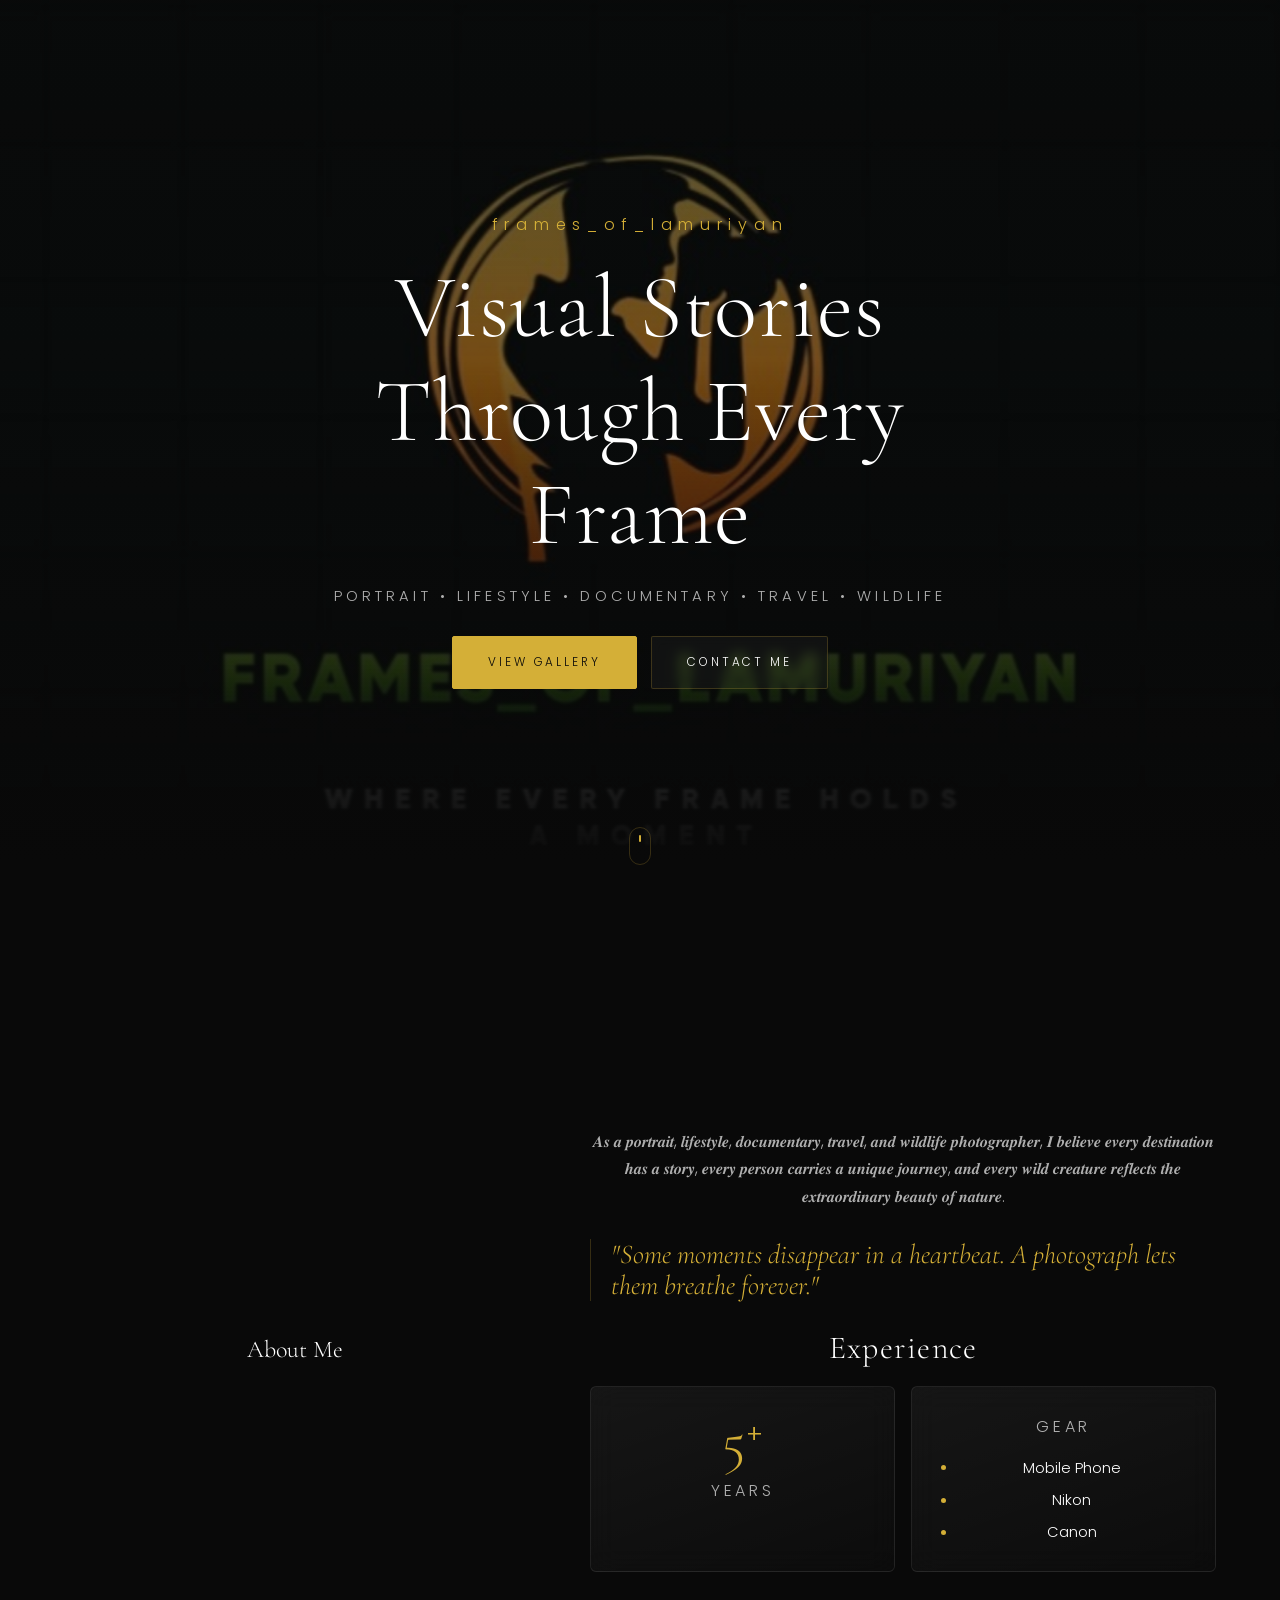
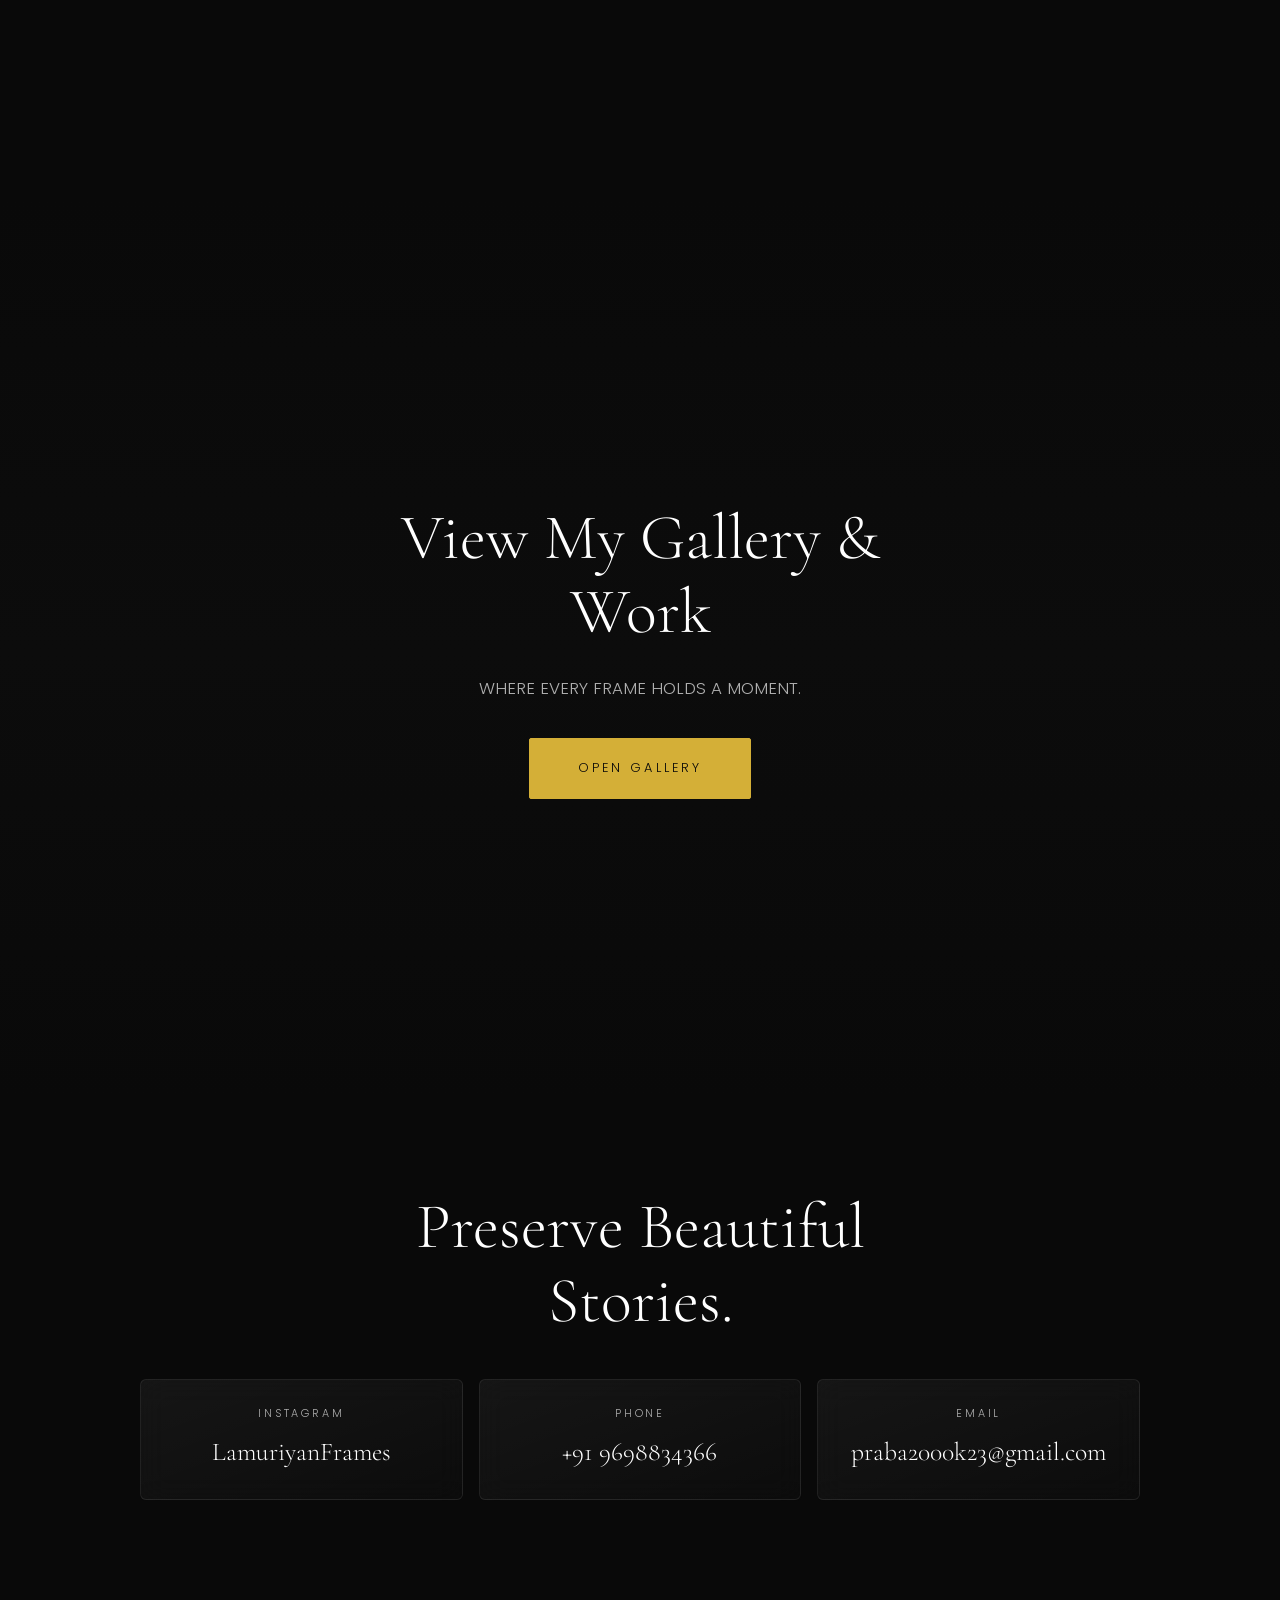
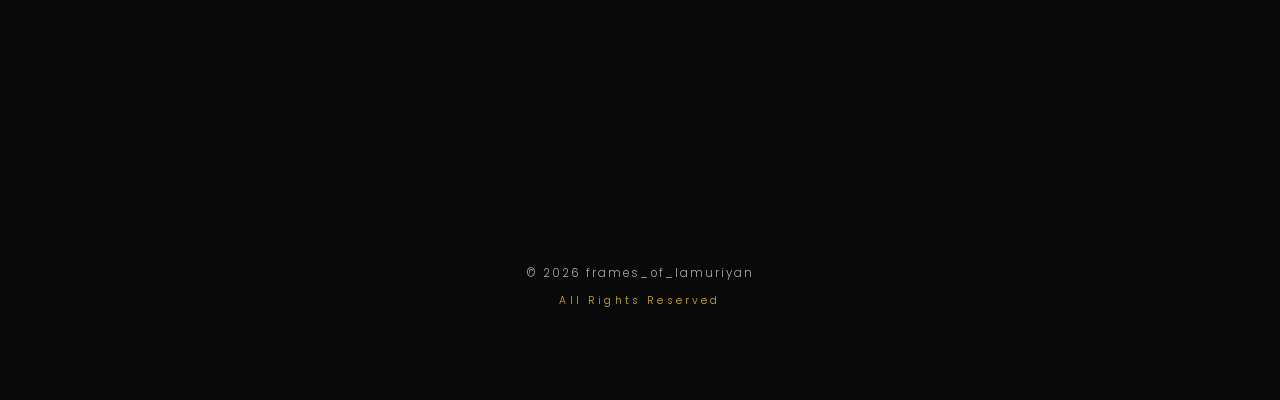
==== index.html @ 3092772b "Add files via upload" ====
<!DOCTYPE html>
<html lang="en">
<head>
<meta charset="utf-8" />
<meta name="viewport" content="width=device-width, initial-scale=1" />
<title>Visual Stories 📷</title>
<meta name="description" content="frames_of_lamuriyan — portrait, lifestyle, documentary, travel and wildlife photography. Where every frame holds a moment." />
<meta property="og:title" content="Wildlife · Visual Stories" />
<meta property="og:description" content="Visual stories through every frame by frames_of_lamuriyan." />
<meta property="og:type" content="website" />
<meta name="twitter:card" content="summary_large_image" />
<link rel="preconnect" href="https://fonts.googleapis.com" />
<link rel="preconnect" href="https://fonts.gstatic.com" crossorigin />
<link href="https://fonts.googleapis.com/css2?family=Cormorant+Garamond:wght@300;400;500;600&family=Poppins:wght@200;300;400;500&display=swap" rel="stylesheet" />
<link rel="stylesheet" href="style.css" />
</head>
<body>
<!-- mouse glow + particles layers -->
<div class="glow" id="glow" aria-hidden="true"></div>
<canvas class="particles" id="particles" aria-hidden="true"></canvas>

<!-- ============ 1. HERO ============ -->
<header class="hero section" id="hero">
  <div class="hero-bg" id="heroBg"><img src="logo.jpeg" alt="Cinematic wildlife photograph" width="1920" height="1080" /></div>
  <div class="hero-inner reveal">
  <!--  <div class="logo" aria-label="Logo placeholder"><span>FL</span></div>-->
    <p class="brand">frames_of_lamuriyan</p>
    <h1>Visual Stories Through Every Frame</h1>
    <p class="subtitle">Portrait • Lifestyle • Documentary • Travel • Wildlife</p>
    <div class="btn-row">
      <a class="btn btn-gold" href="#gallery">View Gallery</a>
      <a class="btn btn-ghost" href="#contact">Contact Me</a>
    </div>
  </div>
  <a class="scroll-ind" href="#about" aria-label="Scroll down"><span></span></a>
</header>

<!-- ============ 2. ABOUT + EXPERIENCE ============ -->
<section class="section about" id="about">
   <div class="wrap about-grid">
    <div class="portrait reveal">
   <!--   <img src="portrait.jpg" alt="Portrait of the photographer" loading="lazy" width="900" height="1200" />-->
      <h2>About Me</h2>
    </div>
    <div class="about-text reveal">
      <p>𝑨𝒔 𝒂 𝒑𝒐𝒓𝒕𝒓𝒂𝒊𝒕, 𝒍𝒊𝒇𝒆𝒔𝒕𝒚𝒍𝒆, 𝒅𝒐𝒄𝒖𝒎𝒆𝒏𝒕𝒂𝒓𝒚, 𝒕𝒓𝒂𝒗𝒆𝒍, 𝒂𝒏𝒅 𝒘𝒊𝒍𝒅𝒍𝒊𝒇𝒆 𝒑𝒉𝒐𝒕𝒐𝒈𝒓𝒂𝒑𝒉𝒆𝒓, 𝑰 𝒃𝒆𝒍𝒊𝒆𝒗𝒆 𝒆𝒗𝒆𝒓𝒚 𝒅𝒆𝒔𝒕𝒊𝒏𝒂𝒕𝒊𝒐𝒏 𝒉𝒂𝒔 𝒂 𝒔𝒕𝒐𝒓𝒚, 𝒆𝒗𝒆𝒓𝒚 𝒑𝒆𝒓𝒔𝒐𝒏 𝒄𝒂𝒓𝒓𝒊𝒆𝒔 𝒂 𝒖𝒏𝒊𝒒𝒖𝒆 𝒋𝒐𝒖𝒓𝒏𝒆𝒚, 𝒂𝒏𝒅 𝒆𝒗𝒆𝒓𝒚 𝒘𝒊𝒍𝒅 𝒄𝒓𝒆𝒂𝒕𝒖𝒓𝒆 𝒓𝒆𝒇𝒍𝒆𝒄𝒕𝒔 𝒕𝒉𝒆 𝒆𝒙𝒕𝒓𝒂𝒐𝒓𝒅𝒊𝒏𝒂𝒓𝒚 𝒃𝒆𝒂𝒖𝒕𝒚 𝒐𝒇 𝒏𝒂𝒕𝒖𝒓𝒆.</p>
    <!--  <p>Whether I'm standing in the silence of a forest, walking unfamiliar streets, documenting real-life moments, or creating timeless portraits, my goal remains the same—to preserve stories that deserve to be remembered.</p>
      <p>Light, composition, patience, and perfect timing create visual narratives. Every photograph is more than an image; it is a connection between a moment in time and the people who experience it.</p>
      <p>A photograph doesn't stop time—it captures moments that last forever.</p>
      <p>The world is filled with extraordinary stories waiting to be discovered. My camera is simply the bridge that allows me to share those stories with the world.</p>-->
      <blockquote>"Some moments disappear in a heartbeat. A photograph lets them breathe forever."</blockquote>

      <div class="exp">
        <h3>Experience</h3>
        <div class="cards">
          <div class="card glass">
            <span class="stat" data-count="5">0</span><span class="plus">+</span>
            <p class="card-label">Years</p>
          </div>
          <div class="card glass">
            <p class="card-label gear-title">Gear</p>
            <ul class="gear"><li>Mobile Phone</li><li>Nikon</li><li>Canon</li></ul>
          </div>
        </div>
      </div>
    </div>
  </div>
</section>

<!-- ============ 3. GALLERY CTA ============ -->
<section class="section gallery-sec" id="gallery">
  <div class="wrap gallery-cta reveal">
    <h2>View My Gallery & Work</h2>
    <p>WHERE EVERY FRAME HOLDS A MOMENT.</p>
    <a class="btn btn-gold big" href="https://drive.google.com/drive/folders/1eGKNe_bUvXXPVyDKQwUpni-mNdTOpe_s?usp=sharing" target="_blank" rel="noopener" id="galleryBtn">Open Gallery</a>
  <!--  <span class="hint">Replace the link above with your Google Drive folder URL.</span>-->
  </div>
</section>

<!-- ============ 4. CONTACT ============ -->
<section class="section contact" id="contact">
  <div class="wrap contact-wrap reveal">
    <h2>Preserve Beautiful Stories.</h2>
   <!--  <p class="name">JOE</p>-->
    <div class="contact-cards">
      <a class="c-card glass" href="https://instagram.com/frames_of_lamuriyan/" target="_blank" rel="noopener">
        <span class="c-label">Instagram</span><span class="c-value">LamuriyanFrames</span>
      </a>
      <a class="c-card glass" href="tel:+919698834366">
        <span class="c-label">Phone</span><span class="c-value">+91 9698834366</span>
      </a>
      <a class="c-card glass" href="mailto:your@email.com">
        <span class="c-label">Email</span><span class="c-value">praba2000k23@gmail.com</span>
      </a>
    </div>
  </div>
  <footer class="footer">
    <p>© 2026 frames_of_lamuriyan</p>
    <p class="tagline">All Rights Reserved</p>
  </footer>
</section>


<script src="script.js" defer></script>
</body>
</html>
---- style.css ----
/* =========================================================
   frames_of_lamuriyan — luxury dark photography portfolio
   Mobile-first, pure CSS. Tokens -> Base -> Sections -> Media
   ========================================================= */

:root {
  --bg: #090909;
  --card: #151515;
  --accent: #D4AF37;
  --text: #FFFFFF;
  --muted: #AFAFAF;
  --glass: rgba(255, 255, 255, .04);
  --stroke: rgba(212, 175, 55, .22);
  --pad: clamp(1.25rem, 5vw, 6rem);
}

*,
*::before,
*::after {
  box-sizing: border-box;
  margin: 0;
  padding: 0
}

html {
  scroll-behavior: smooth;
  -webkit-text-size-adjust: 100%
}

body {
  background: var(--bg);
  color: var(--text);
  font-family: "Poppins", system-ui, sans-serif;
  font-weight: 300;
  line-height: 1.7;
  overflow-x: hidden;
}

img {
  display: block;
  max-width: 100%;
  height: auto
}

h1,
h2,
h3,
blockquote {
  font-family: "Cormorant Garamond", Georgia, serif;
  font-weight: 300;
  line-height: 1.15
}

a {
  color: inherit;
  text-decoration: none
}

::selection {
  background: var(--accent);
  color: #090909
}

.wrap {
  width: min(1400px, 100%);
  margin-inline: auto;
  padding-inline: var(--pad)
}

.section {
  position: relative;
  min-height: 100svh;
  display: flex;
  flex-direction: column;
  justify-content: center;
  padding-block: clamp(4rem, 10vh, 8rem)
}

/* ---------- ambience: mouse glow + particles ---------- */
.glow {
  position: fixed;
  inset: 0;
  pointer-events: none;
  z-index: 2;
  background: radial-gradient(340px circle at var(--mx, 50%) var(--my, 50%), rgba(212, 175, 55, .10), transparent 65%);
  transition: background .12s linear
}

.particles {
  position: fixed;
  inset: 0;
  pointer-events: none;
  z-index: 1;
  opacity: .55
}

/* ---------- reveal ---------- */
.reveal {
  opacity: 0;
  transform: translateY(38px);
  transition: opacity 1s ease, transform 1s cubic-bezier(.16, 1, .3, 1)
}

.reveal.in {
  opacity: 1;
  transform: none
}

@media (prefers-reduced-motion:reduce) {
  .reveal {
    opacity: 1;
    transform: none;
    transition: none
  }
}

/* ================= HERO ================= */
.hero {
  align-items: center;
  text-align: center;
  overflow: hidden;
  z-index: 3
}

.hero-bg {
  position: absolute;
  inset: -8% 0;
  z-index: -1
}

.hero-bg img {
  width: 100%;
  height: 100%;
  object-fit: cover;
  filter: saturate(.85) contrast(1.05);
  will-change: transform
}

.hero::after {
  content: "";
  position: absolute;
  inset: 0;
  z-index: -1;
  background: linear-gradient(180deg, rgba(9, 9, 9, .72), rgba(9, 9, 9, .55) 40%, var(--bg) 96%)
}

.hero-inner {
  display: flex;
  flex-direction: column;
  align-items: center;
  gap: clamp(.9rem, 2vh, 1.6rem);
  padding-inline: var(--pad)
}

.logo {
  width: clamp(74px, 14vw, 104px);
  aspect-ratio: 1;
  border: 1px solid var(--stroke);
  border-radius: 50%;
  display: grid;
  place-items: center;
  background: var(--glass);
  backdrop-filter: blur(8px)
}

.logo span {
  font-family: "Cormorant Garamond", serif;
  font-size: clamp(1.4rem, 3.4vw, 2rem);
  letter-spacing: .14em;
  color: var(--accent)
}

.brand {
  font-size: clamp(.78rem, 2.6vw, 1rem);
  letter-spacing: .42em;
  text-transform: lowercase;
  color: var(--accent)
}

.hero h1 {
  font-size: clamp(2.3rem, 8.4vw, 5.6rem);
  letter-spacing: .01em;
  max-width: 16ch
}

.subtitle {
  color: var(--muted);
  font-size: clamp(.68rem, 2.4vw, .92rem);
  letter-spacing: .28em;
  text-transform: uppercase
}

.btn-row {
  display: flex;
  flex-wrap: wrap;
  gap: .9rem;
  justify-content: center;
  width: 100%;
  margin-top: .6rem
}

.btn {
  display: inline-flex;
  align-items: center;
  justify-content: center;
  padding: .95rem 2.2rem;
  border: 1px solid var(--stroke);
  border-radius: 2px;
  font-size: .74rem;
  letter-spacing: .24em;
  text-transform: uppercase;
  transition: .45s cubic-bezier(.16, 1, .3, 1)
}

.btn-gold {
  background: var(--accent);
  color: #090909;
  border-color: var(--accent)
}

.btn-gold:hover {
  background: transparent;
  color: var(--accent)
}

.btn-ghost {
  background: var(--glass);
  color: var(--text);
  backdrop-filter: blur(6px)
}

.btn-ghost:hover {
  border-color: var(--accent);
  color: var(--accent)
}

.btn.big {
  padding: 1.15rem 3rem;
  font-size: .8rem
}

.scroll-ind {
  position: absolute;
  bottom: 2.2rem;
  left: 50%;
  translate: -50% 0;
  width: 22px;
  height: 38px;
  border: 1px solid var(--stroke);
  border-radius: 14px;
  display: grid;
  place-items: start center;
  padding-top: 7px
}

.scroll-ind span {
  width: 2px;
  height: 7px;
  background: var(--accent);
  border-radius: 2px;
  animation: sc 1.8s infinite
}

@keyframes sc {
  0% {
    opacity: 0;
    transform: translateY(0)
  }

  40% {
    opacity: 1
  }

  100% {
    opacity: 0;
    transform: translateY(14px)
  }
}

/* ================= ABOUT + EXPERIENCE ================= */
.about-grid {
  display: grid;
  gap: clamp(2rem, 5vw, 4.5rem);
  align-items: center;
  justify-items: center
}

.about-text {
  max-width: min(900px, 100%);
  text-align: center
}

.about-text h2 {
  font-size: clamp(2rem, 6vw, 3.4rem);
  margin-bottom: 1.4rem
}

.about-text h2::after {
  content: "";
  display: block;
  width: 60px;
  height: 1px;
  background: var(--accent);
  margin: 1rem auto 0
}

.about-text p {
  color: var(--muted);
  font-size: clamp(.88rem, 1.6vw, 1rem);
  margin-bottom: 1rem;
  max-width: 65ch;
  margin-inline: auto
}

blockquote {
  color: var(--accent);
  font-size: clamp(1.15rem, 2.6vw, 1.7rem);
  font-style: italic;
  border-left: 1px solid var(--stroke);
  padding-left: 1.2rem;
  margin: 1.8rem auto;
  max-width: 65ch;
  text-align: left
}

.exp h3 {
  font-size: clamp(1.3rem, 3vw, 2rem);
  letter-spacing: .04em;
  margin-bottom: 1.2rem
}

.cards {
  display: grid;
  grid-template-columns: 1fr;
  gap: 1rem;
  max-width: 700px;
  margin-inline: auto
}

.glass {
  background: linear-gradient(160deg, rgba(255, 255, 255, .055), rgba(255, 255, 255, .015));
  border: 1px solid rgba(255, 255, 255, .08);
  backdrop-filter: blur(14px);
  border-radius: 6px
}

.card {
  padding: 1.6rem 1.8rem;
  transition: .5s
}

.card:hover {
  border-color: var(--stroke);
  transform: translateY(-4px)
}

.stat {
  font-family: "Cormorant Garamond", serif;
  font-size: clamp(2.6rem, 7vw, 3.6rem);
  color: var(--accent);
  line-height: 1
}

.plus {
  color: var(--accent);
  font-size: 1.6rem;
  vertical-align: top
}

.card-label {
  color: var(--muted);
  letter-spacing: .24em;
  text-transform: uppercase;
  font-size: .72rem;
  margin-top: .4rem
}

.gear-title {
  margin: 0 0 .9rem
}

.gear {
  list-style: none;
  display: flex;
  flex-direction: column;
  gap: .45rem
}

.gear li {
  color: var(--text);
  font-size: .92rem;
  position: relative;
  padding-left: 1rem
}

.gear li::before {
  content: "";
  position: absolute;
  left: 0;
  top: .65em;
  width: 5px;
  height: 5px;
  background: var(--accent);
  border-radius: 50%
}

/* ================= GALLERY CTA ================= */
.gallery-sec {
  background: linear-gradient(180deg, var(--bg), #0c0c0c, var(--bg))
}

.gallery-cta {
  display: flex;
  flex-direction: column;
  align-items: center;
  justify-content: center;
  gap: 1.6rem;
  text-align: center;
  min-height: 60vh
}

.gallery-cta h2 {
  font-size: clamp(2rem, 6.4vw, 4rem);
  max-width: 18ch
}

.gallery-cta p {
  color: var(--muted);
  font-size: clamp(.9rem, 1.8vw, 1.05rem);
  max-width: 55ch;
  margin-bottom: .6rem
}

.gallery-cta .hint {
  display: block;
  color: var(--muted);
  font-size: .65rem;
  letter-spacing: .18em;
  text-transform: uppercase;
  opacity: .6;
  margin-top: .2rem
}

/* ================= CONTACT ================= */
.contact-wrap {
  text-align: center;
  display: flex;
  flex-direction: column;
  align-items: center;
  gap: 1.2rem
}

.contact h2 {
  font-size: clamp(2rem, 6.4vw, 4rem);
  max-width: 18ch
}

.name {
  color: var(--accent);
  letter-spacing: .3em;
  text-transform: uppercase;
  font-size: .8rem
}

.contact-cards {
  display: grid;
  grid-template-columns: 1fr;
  gap: 1rem;
  width: 100%;
  margin-top: 1.4rem
}

.c-card {
  padding: 1.6rem;
  display: flex;
  flex-direction: column;
  gap: .4rem;
  transition: .5s
}

.c-card:hover {
  border-color: var(--stroke);
  transform: translateY(-5px)
}

.c-label {
  color: var(--muted);
  font-size: .68rem;
  letter-spacing: .26em;
  text-transform: uppercase
}

.c-value {
  font-family: "Cormorant Garamond", serif;
  font-size: clamp(1.15rem, 3.4vw, 1.6rem);
  color: var(--text)
}

.footer {
  margin-top: auto;
  padding: clamp(2.5rem, 6vh, 4rem) var(--pad) 0;
  text-align: center;
  color: var(--muted);
  font-size: .72rem;
  letter-spacing: .18em
}

.footer .tagline {
  color: var(--accent);
  letter-spacing: .3em;
  margin-top: .5rem;
  font-size: .66rem
}


/* ================= RESPONSIVE ================= */
@media (min-width:600px) {
  .cards {
    grid-template-columns: repeat(2, 1fr)
  }

  .contact-cards {
    grid-template-columns: repeat(3, 1fr)
  }
}

@media (min-width:1024px) {
  .about-grid {
    grid-template-columns: minmax(0, .85fr) minmax(0, 1.15fr)
  }

  .contact-cards {
    width: min(1000px, 100%)
  }
}

@media (max-width:599px) {
  .btn {
    width: 100%
  }

  .btn-row {
    flex-direction: column
  }

  .section {
    min-height: auto;
    padding-block: clamp(3.5rem, 12vh, 6rem)
  }

  .hero {
    min-height: 100svh
  }
}
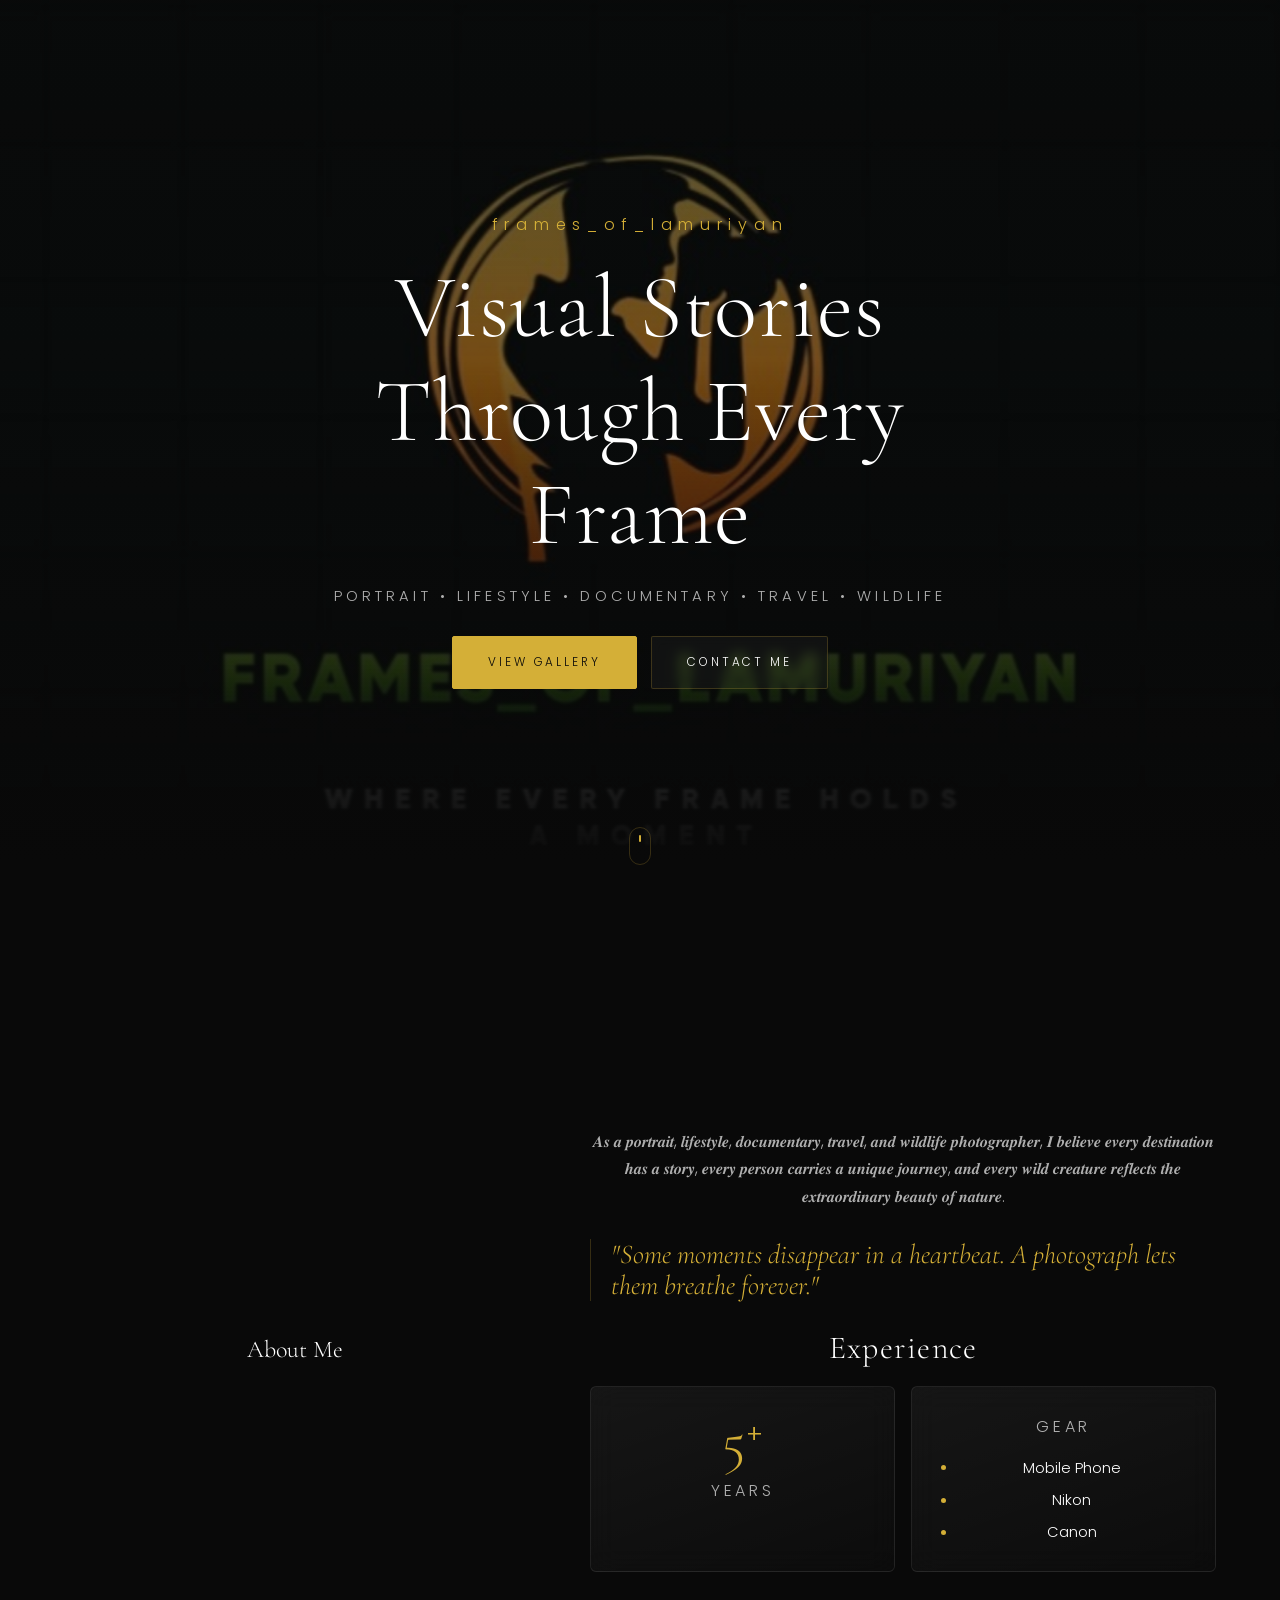
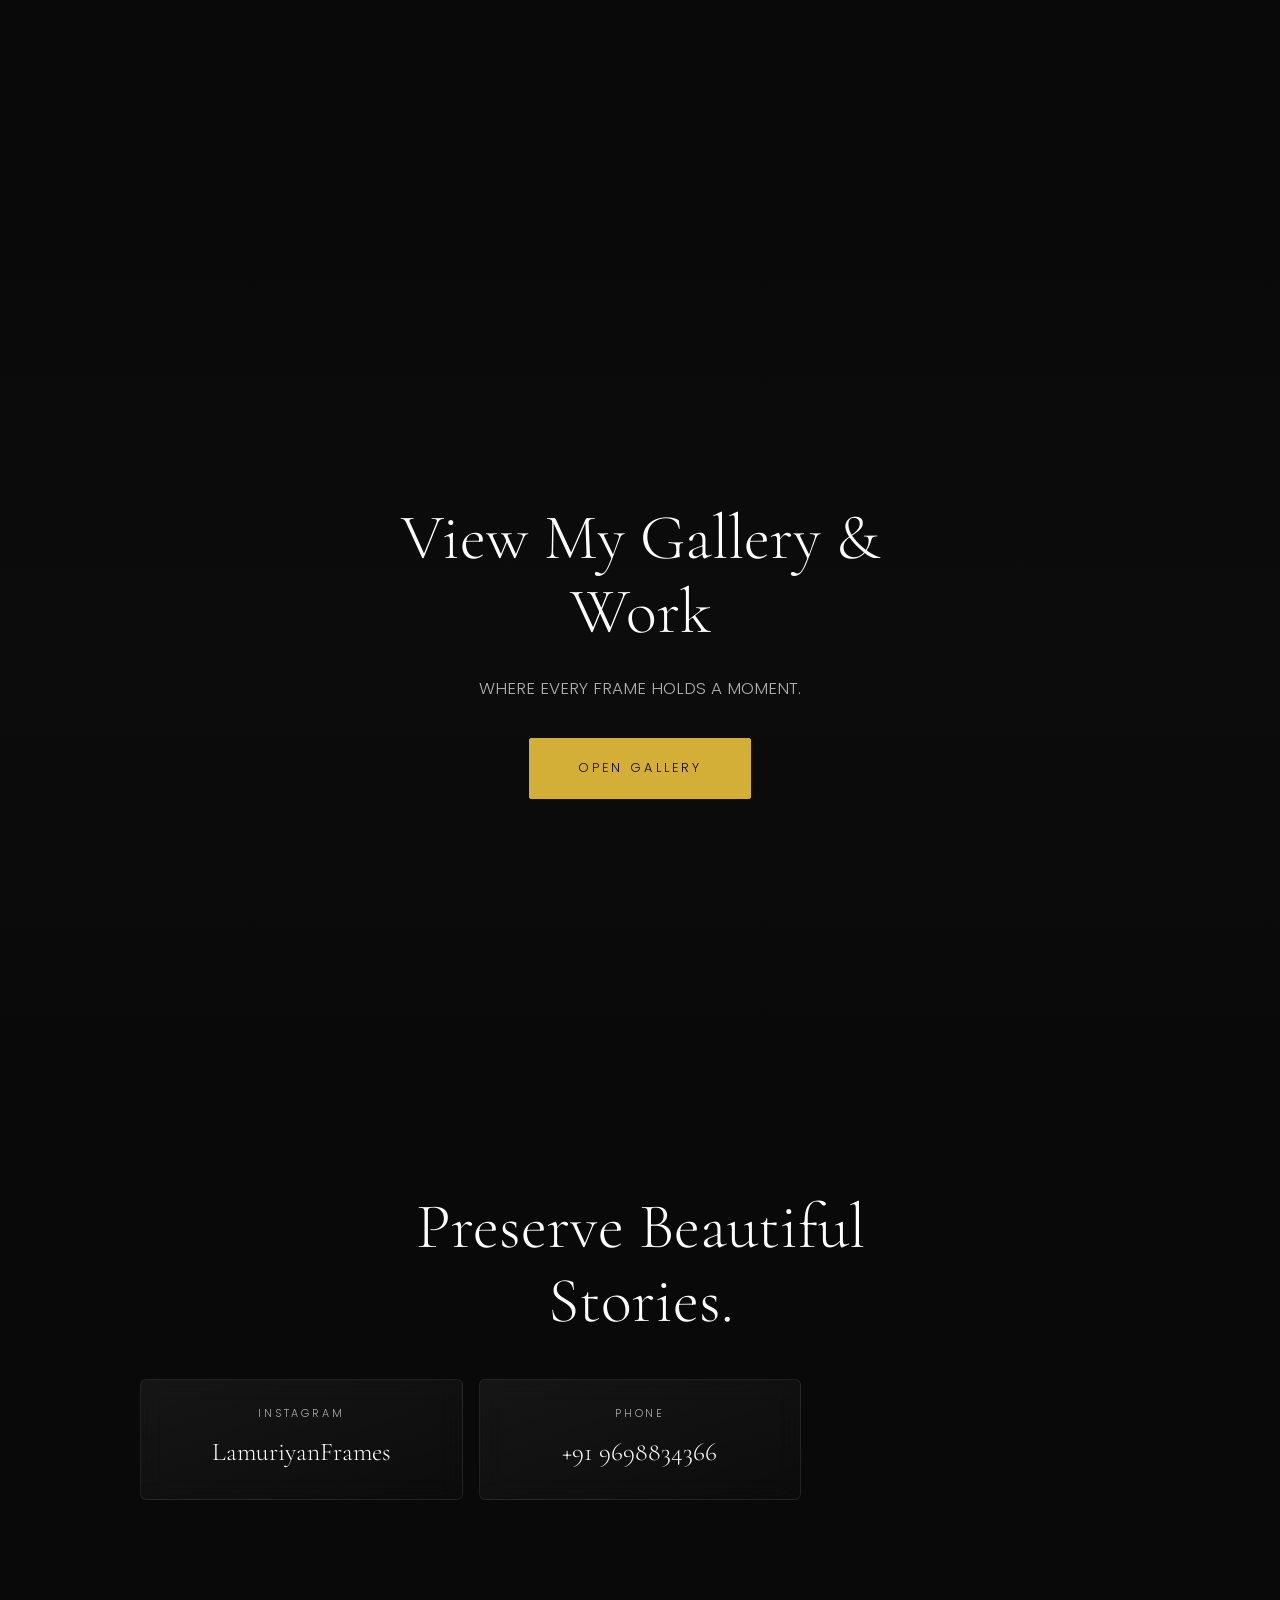
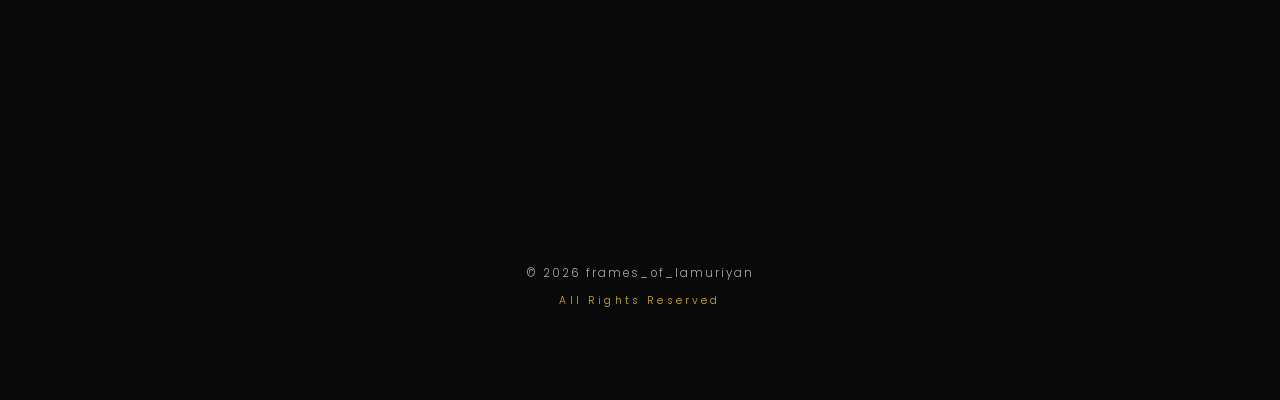
==== commit 95914e98: "Mail-edited-and-hidded-mail mail-edited-and-hidded-mail" ====
--- a/index.html
+++ b/index.html
@@ -89,9 +89,9 @@
       <a class="c-card glass" href="tel:+919698834366">
         <span class="c-label">Phone</span><span class="c-value">+91 9698834366</span>
       </a>
-      <a class="c-card glass" href="mailto:your@email.com">
+    <!--   <a class="c-card glass" href="mailto:praba2000k23@gmail.com@email.com">
         <span class="c-label">Email</span><span class="c-value">praba2000k23@gmail.com</span>
-      </a>
+      </a>-->
     </div>
   </div>
   <footer class="footer">
@@ -103,4 +103,4 @@
 
 <script src="script.js" defer></script>
 </body>
-</html>+</html>
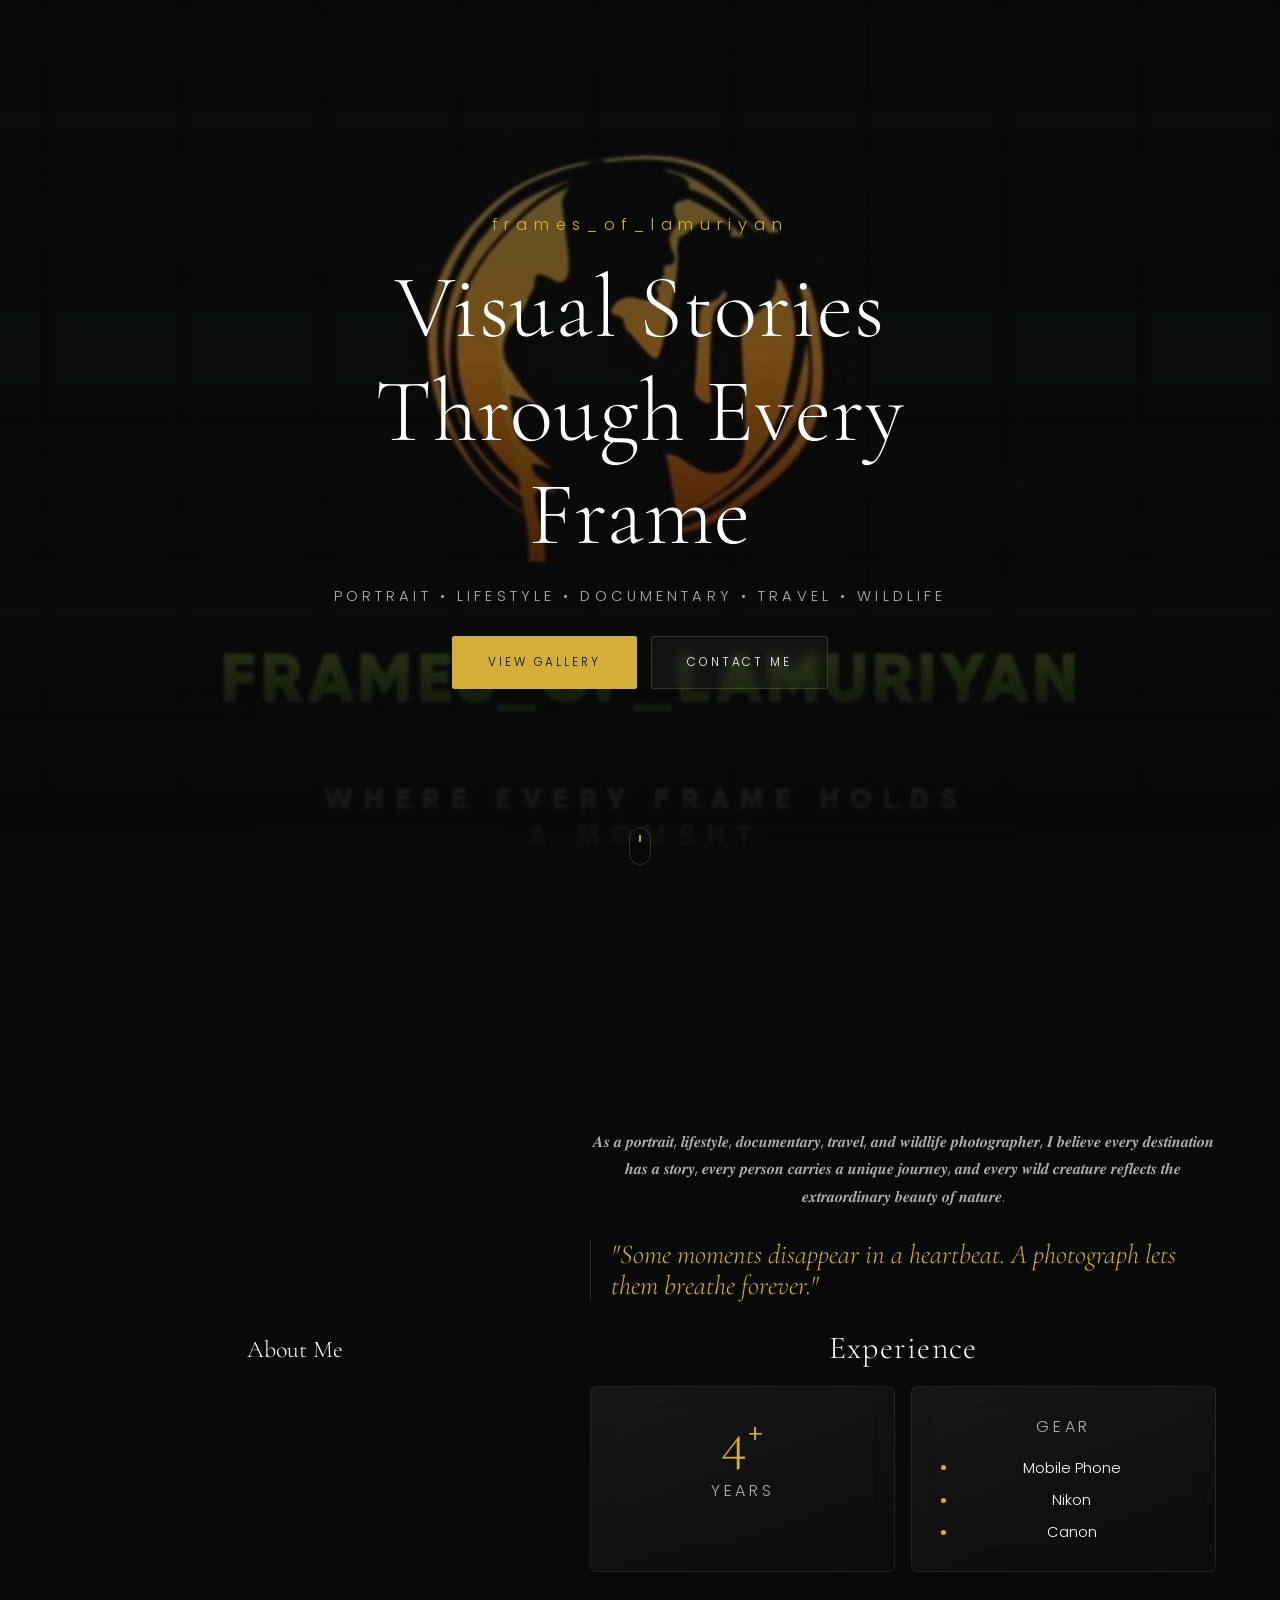
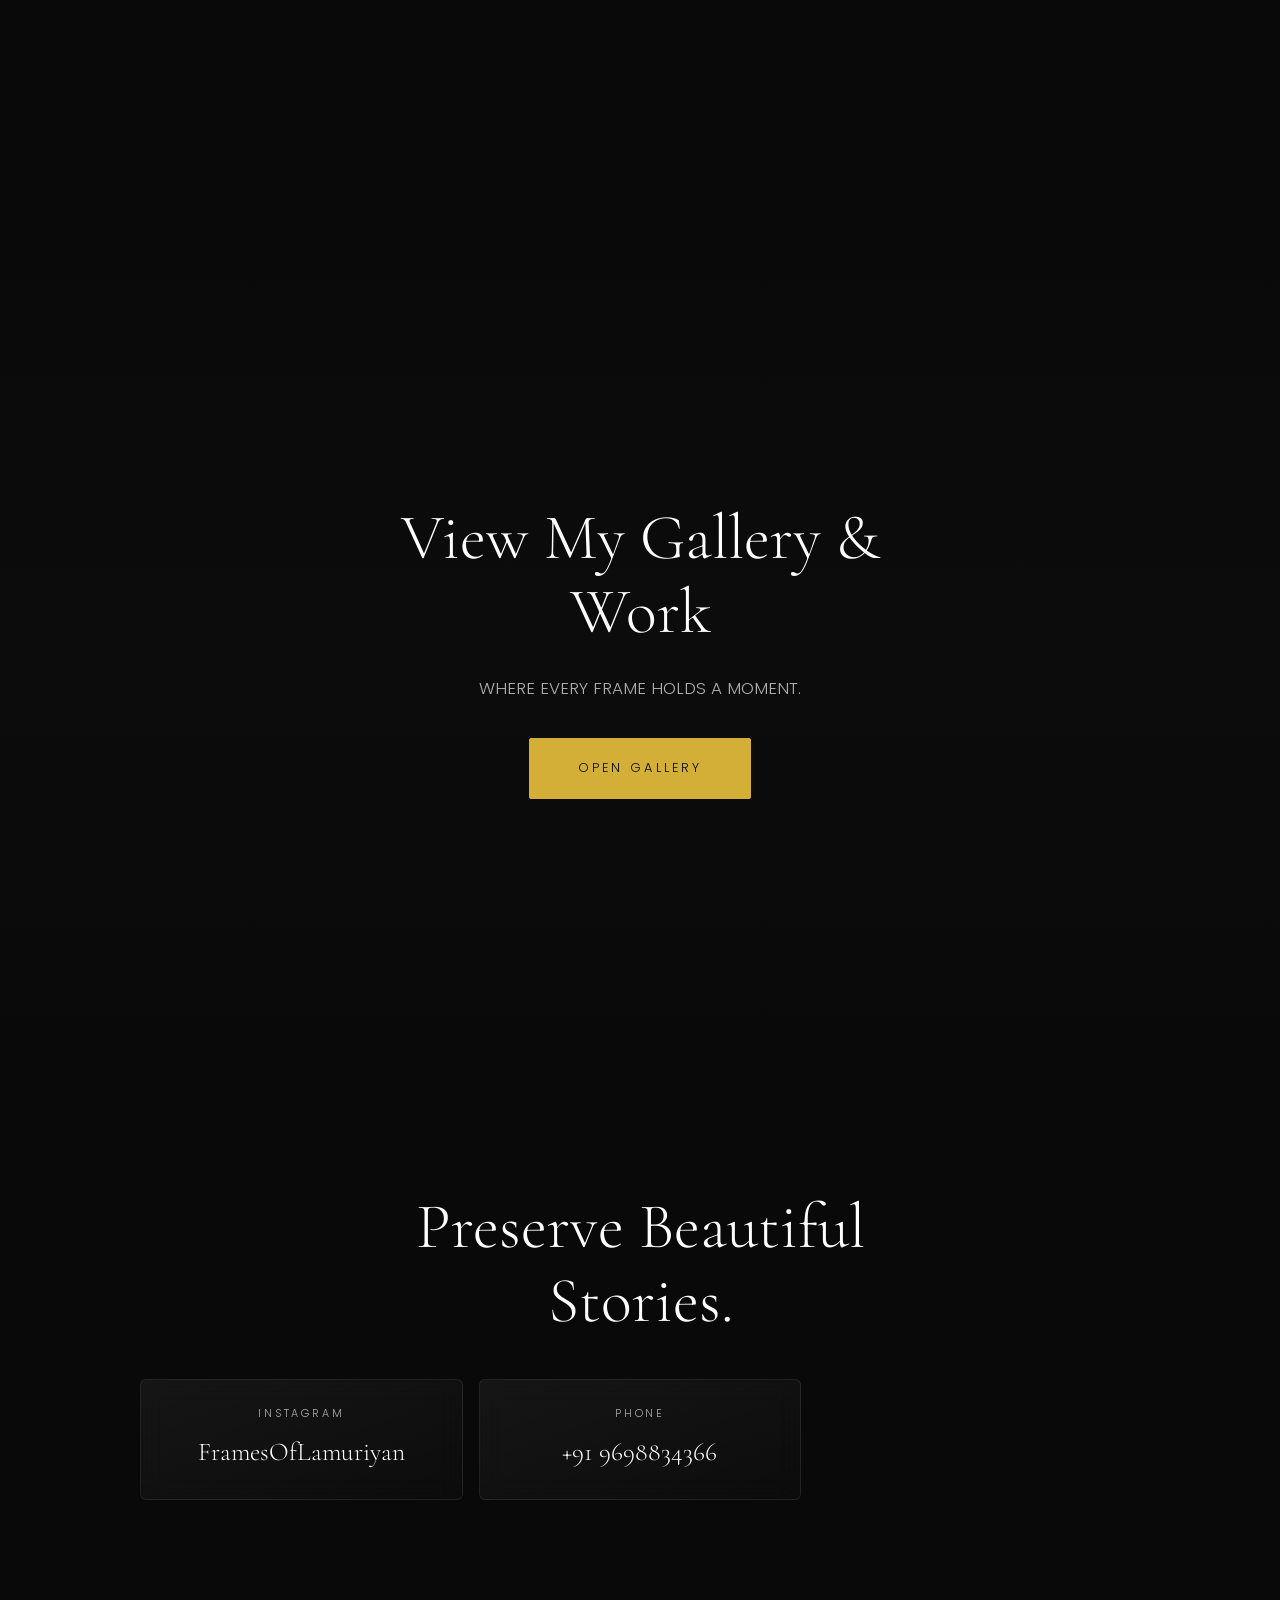
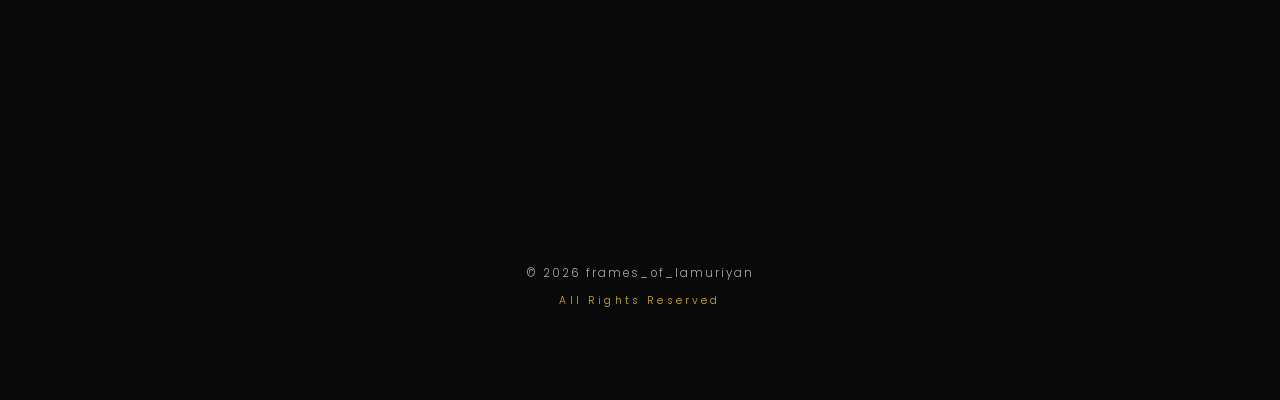
==== commit b18d4d53: "Instagarm edited- instagram-name" ====
--- a/index.html
+++ b/index.html
@@ -84,7 +84,7 @@
    <!--  <p class="name">JOE</p>-->
     <div class="contact-cards">
       <a class="c-card glass" href="https://instagram.com/frames_of_lamuriyan/" target="_blank" rel="noopener">
-        <span class="c-label">Instagram</span><span class="c-value">LamuriyanFrames</span>
+        <span class="c-label">Instagram</span><span class="c-value">FramesOfLamuriyan</span>
       </a>
       <a class="c-card glass" href="tel:+919698834366">
         <span class="c-label">Phone</span><span class="c-value">+91 9698834366</span>
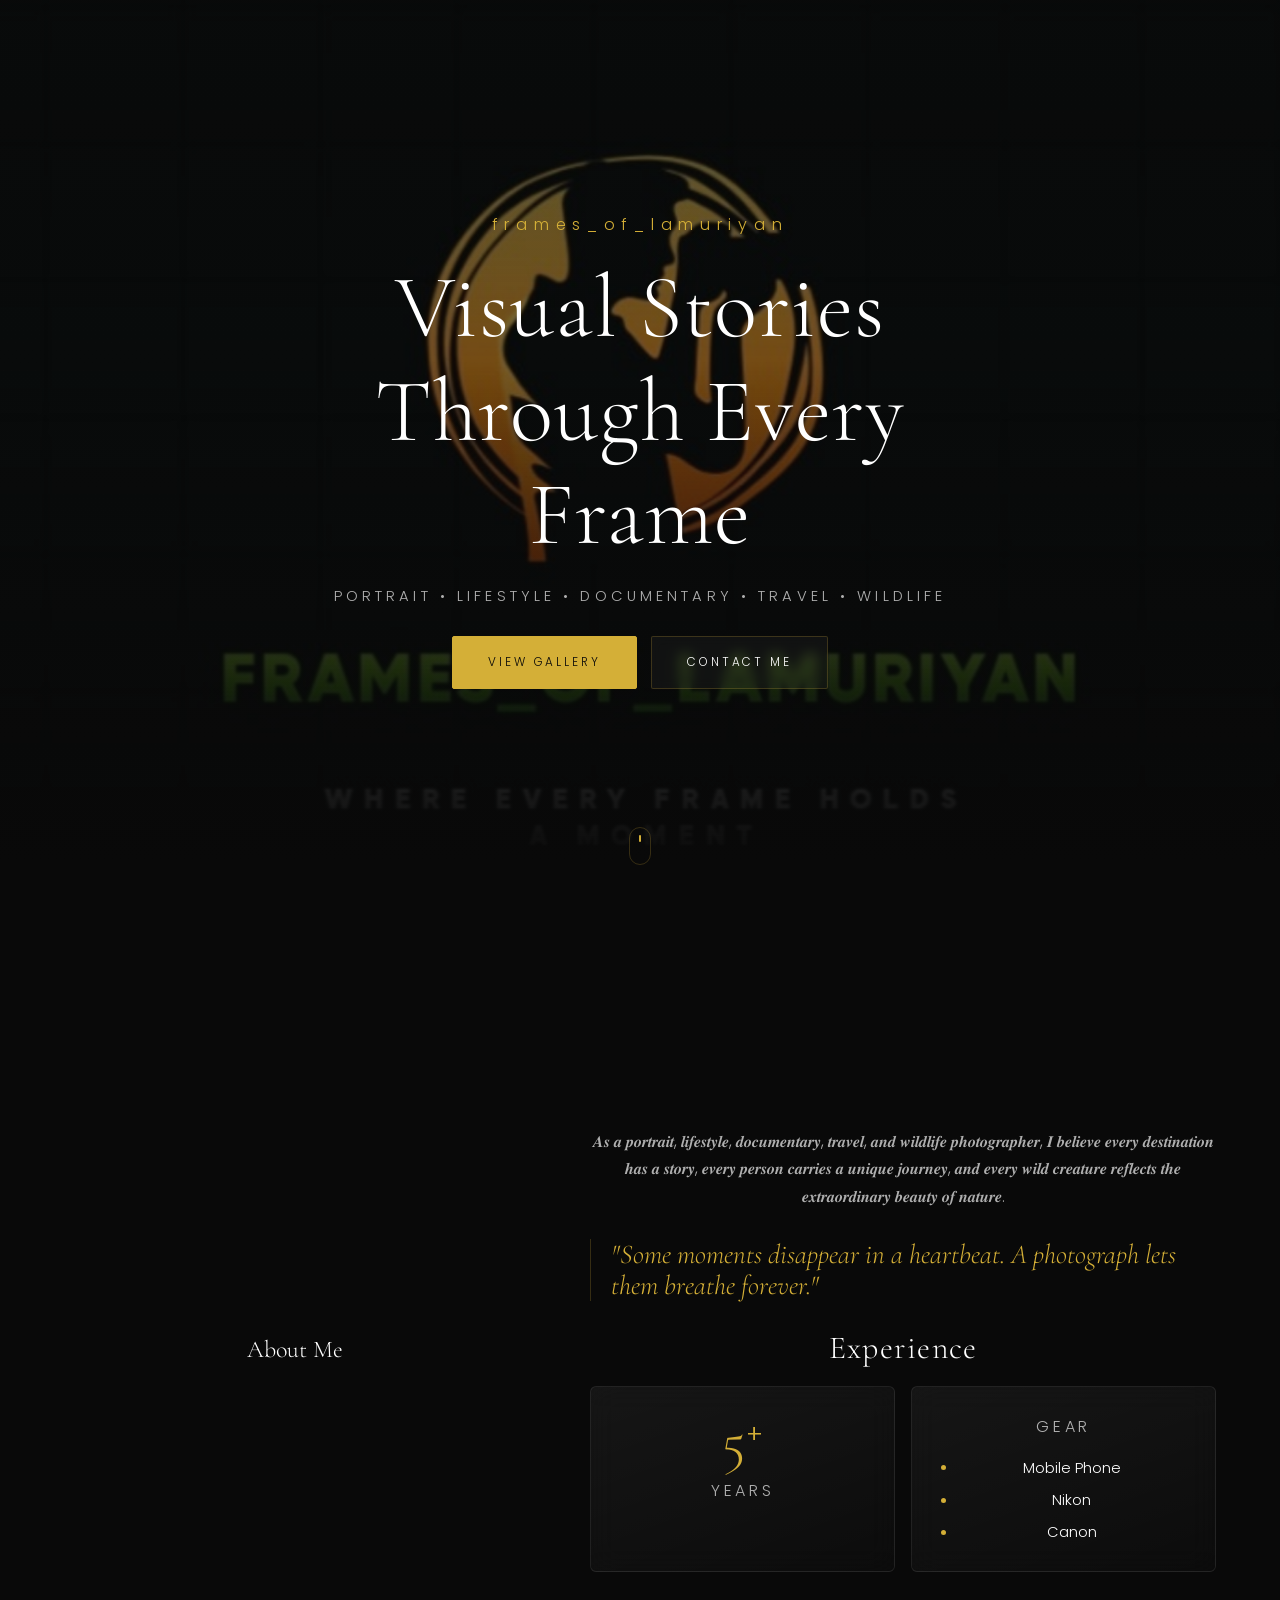
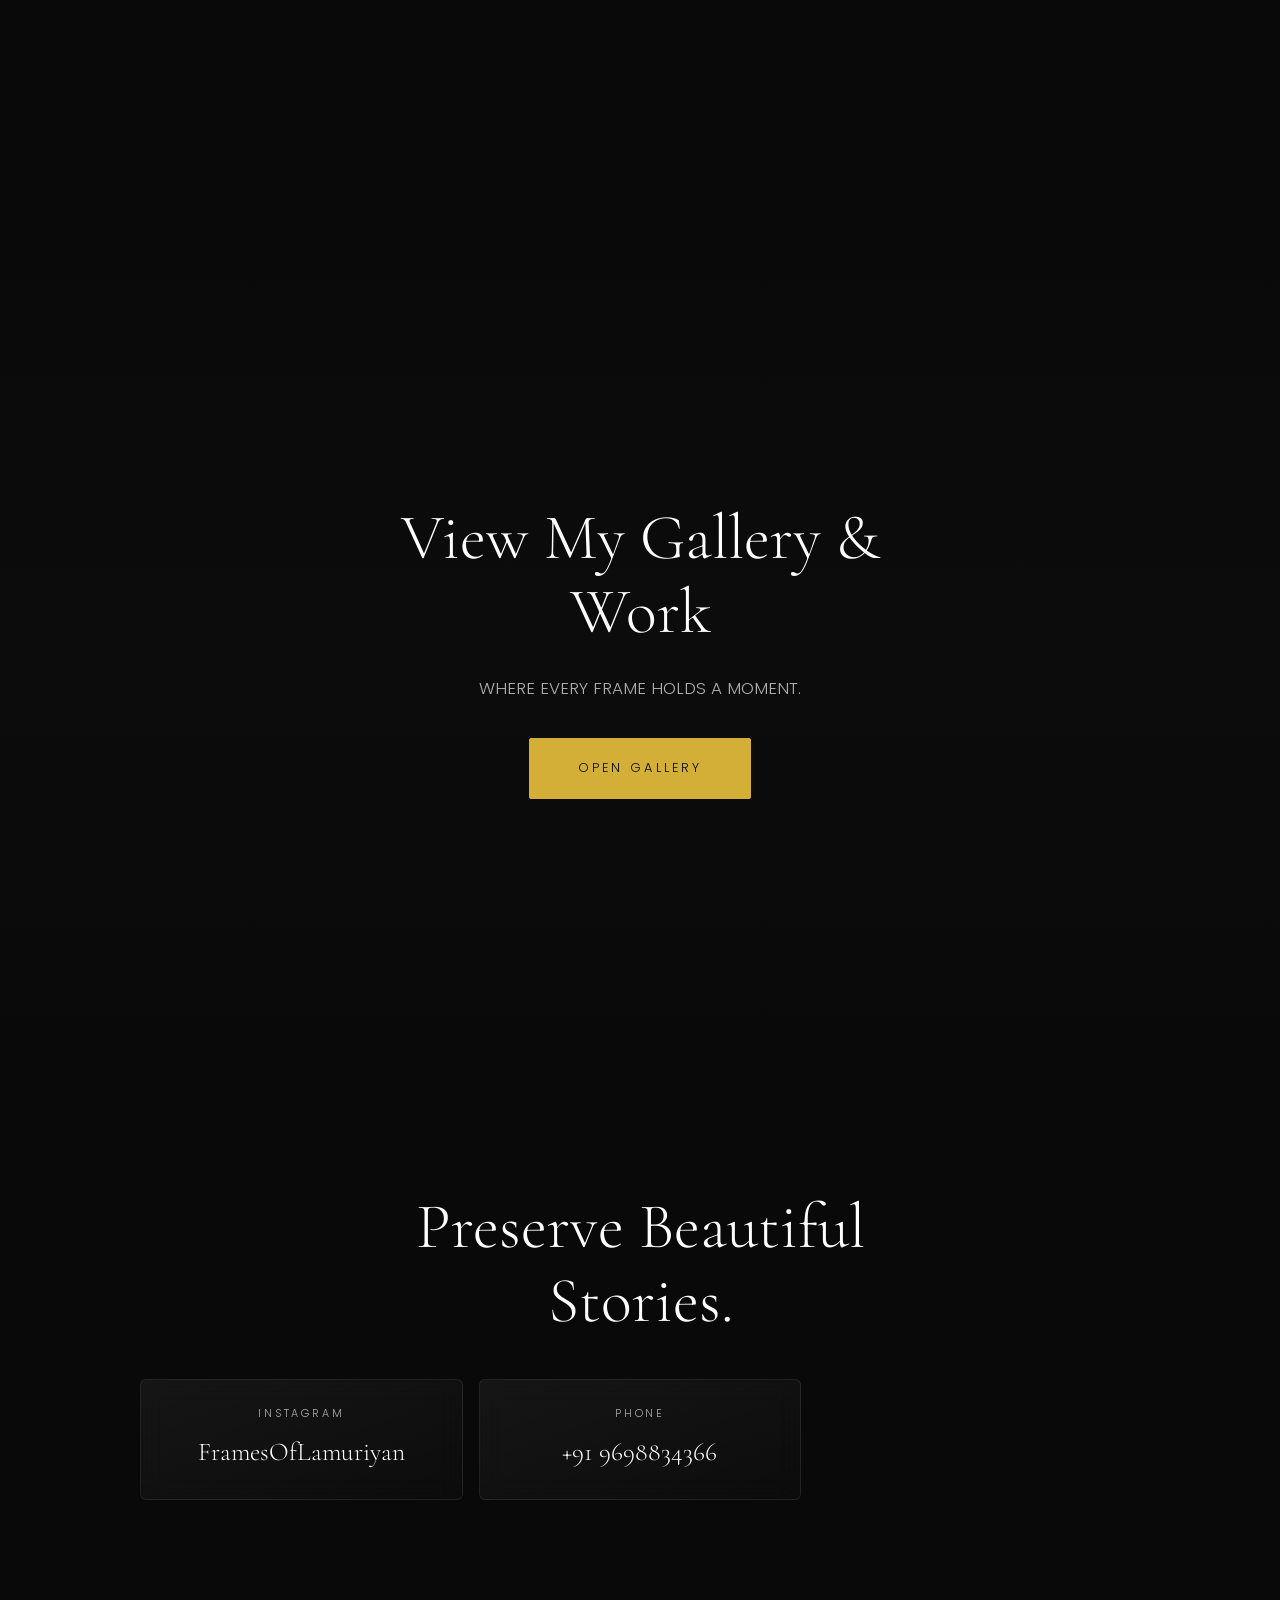
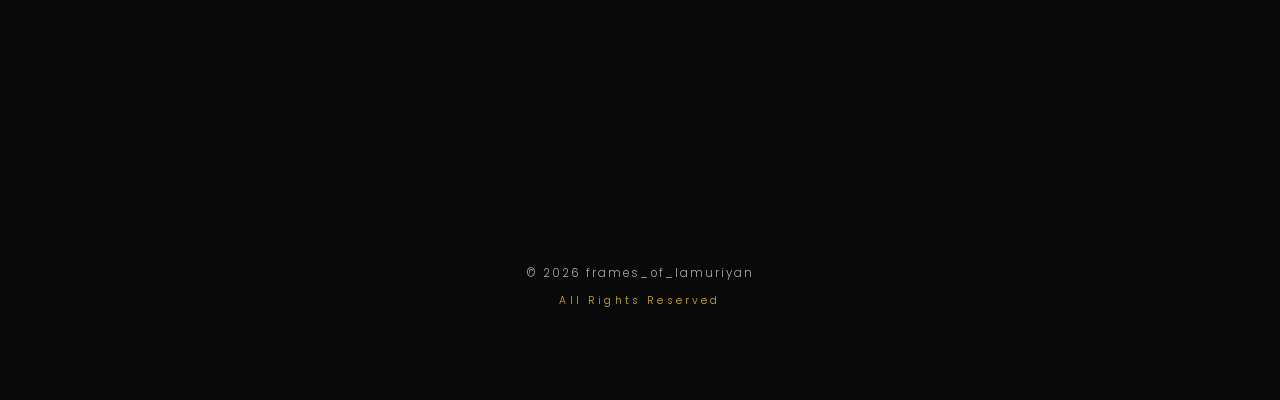
==== commit 21dc4c41: "Restore and update index.html structure Restored and updated the HTML structure for the Visual Stori" ====
--- a/index.html
+++ b/index.html
@@ -1,106 +1,120 @@
 <!DOCTYPE html>
 <html lang="en">
+
 <head>
-<meta charset="utf-8" />
-<meta name="viewport" content="width=device-width, initial-scale=1" />
-<title>Visual Stories 📷</title>
-<meta name="description" content="frames_of_lamuriyan — portrait, lifestyle, documentary, travel and wildlife photography. Where every frame holds a moment." />
-<meta property="og:title" content="Wildlife · Visual Stories" />
-<meta property="og:description" content="Visual stories through every frame by frames_of_lamuriyan." />
-<meta property="og:type" content="website" />
-<meta name="twitter:card" content="summary_large_image" />
-<link rel="preconnect" href="https://fonts.googleapis.com" />
-<link rel="preconnect" href="https://fonts.gstatic.com" crossorigin />
-<link href="https://fonts.googleapis.com/css2?family=Cormorant+Garamond:wght@300;400;500;600&family=Poppins:wght@200;300;400;500&display=swap" rel="stylesheet" />
-<link rel="stylesheet" href="style.css" />
+  <meta charset="utf-8" />
+  <meta name="viewport" content="width=device-width, initial-scale=1" />
+  <title>Visual Stories 📷</title>
+  <meta name="description"
+    content="frames_of_lamuriyan — portrait, lifestyle, documentary, travel and wildlife photography. Where every frame holds a moment." />
+  <meta property="og:title" content="Wildlife · Visual Stories" />
+  <meta property="og:description" content="Visual stories through every frame by frames_of_lamuriyan." />
+  <meta property="og:type" content="website" />
+  <meta name="twitter:card" content="summary_large_image" />
+  <link rel="preconnect" href="https://fonts.googleapis.com" />
+  <link rel="preconnect" href="https://fonts.gstatic.com" crossorigin />
+  <link
+    href="https://fonts.googleapis.com/css2?family=Cormorant+Garamond:wght@300;400;500;600&family=Poppins:wght@200;300;400;500&display=swap"
+    rel="stylesheet" />
+  <link rel="stylesheet" href="style.css" />
 </head>
+
 <body>
-<!-- mouse glow + particles layers -->
-<div class="glow" id="glow" aria-hidden="true"></div>
-<canvas class="particles" id="particles" aria-hidden="true"></canvas>
+  <!-- mouse glow + particles layers -->
+  <div class="glow" id="glow" aria-hidden="true"></div>
+  <canvas class="particles" id="particles" aria-hidden="true"></canvas>
 
-<!-- ============ 1. HERO ============ -->
-<header class="hero section" id="hero">
-  <div class="hero-bg" id="heroBg"><img src="logo.jpeg" alt="Cinematic wildlife photograph" width="1920" height="1080" /></div>
-  <div class="hero-inner reveal">
-  <!--  <div class="logo" aria-label="Logo placeholder"><span>FL</span></div>-->
-    <p class="brand">frames_of_lamuriyan</p>
-    <h1>Visual Stories Through Every Frame</h1>
-    <p class="subtitle">Portrait • Lifestyle • Documentary • Travel • Wildlife</p>
-    <div class="btn-row">
-      <a class="btn btn-gold" href="#gallery">View Gallery</a>
-      <a class="btn btn-ghost" href="#contact">Contact Me</a>
+  <!-- ============ 1. HERO ============ -->
+  <header class="hero section" id="hero">
+    <div class="hero-bg" id="heroBg"><img src="logo.jpeg" alt="Cinematic wildlife photograph" width="1920"
+        height="1080" /></div>
+    <div class="hero-inner reveal">
+      <!--  <div class="logo" aria-label="Logo placeholder"><span>FL</span></div>-->
+      <p class="brand">frames_of_lamuriyan</p>
+      <h1>Visual Stories Through Every Frame</h1>
+      <p class="subtitle">Portrait • Lifestyle • Documentary • Travel • Wildlife</p>
+      <div class="btn-row">
+        <a class="btn btn-gold" href="#gallery">View Gallery</a>
+        <a class="btn btn-ghost" href="#contact">Contact Me</a>
+      </div>
     </div>
-  </div>
-  <a class="scroll-ind" href="#about" aria-label="Scroll down"><span></span></a>
-</header>
+    <a class="scroll-ind" href="#about" aria-label="Scroll down"><span></span></a>
+  </header>
 
-<!-- ============ 2. ABOUT + EXPERIENCE ============ -->
-<section class="section about" id="about">
-   <div class="wrap about-grid">
-    <div class="portrait reveal">
-   <!--   <img src="portrait.jpg" alt="Portrait of the photographer" loading="lazy" width="900" height="1200" />-->
-      <h2>About Me</h2>
-    </div>
-    <div class="about-text reveal">
-      <p>𝑨𝒔 𝒂 𝒑𝒐𝒓𝒕𝒓𝒂𝒊𝒕, 𝒍𝒊𝒇𝒆𝒔𝒕𝒚𝒍𝒆, 𝒅𝒐𝒄𝒖𝒎𝒆𝒏𝒕𝒂𝒓𝒚, 𝒕𝒓𝒂𝒗𝒆𝒍, 𝒂𝒏𝒅 𝒘𝒊𝒍𝒅𝒍𝒊𝒇𝒆 𝒑𝒉𝒐𝒕𝒐𝒈𝒓𝒂𝒑𝒉𝒆𝒓, 𝑰 𝒃𝒆𝒍𝒊𝒆𝒗𝒆 𝒆𝒗𝒆𝒓𝒚 𝒅𝒆𝒔𝒕𝒊𝒏𝒂𝒕𝒊𝒐𝒏 𝒉𝒂𝒔 𝒂 𝒔𝒕𝒐𝒓𝒚, 𝒆𝒗𝒆𝒓𝒚 𝒑𝒆𝒓𝒔𝒐𝒏 𝒄𝒂𝒓𝒓𝒊𝒆𝒔 𝒂 𝒖𝒏𝒊𝒒𝒖𝒆 𝒋𝒐𝒖𝒓𝒏𝒆𝒚, 𝒂𝒏𝒅 𝒆𝒗𝒆𝒓𝒚 𝒘𝒊𝒍𝒅 𝒄𝒓𝒆𝒂𝒕𝒖𝒓𝒆 𝒓𝒆𝒇𝒍𝒆𝒄𝒕𝒔 𝒕𝒉𝒆 𝒆𝒙𝒕𝒓𝒂𝒐𝒓𝒅𝒊𝒏𝒂𝒓𝒚 𝒃𝒆𝒂𝒖𝒕𝒚 𝒐𝒇 𝒏𝒂𝒕𝒖𝒓𝒆.</p>
-    <!--  <p>Whether I'm standing in the silence of a forest, walking unfamiliar streets, documenting real-life moments, or creating timeless portraits, my goal remains the same—to preserve stories that deserve to be remembered.</p>
+  <!-- ============ 2. ABOUT + EXPERIENCE ============ -->
+  <section class="section about" id="about">
+    <div class="wrap about-grid">
+      <div class="portrait reveal">
+        <!--   <img src="portrait.jpg" alt="Portrait of the photographer" loading="lazy" width="900" height="1200" />-->
+        <h2>About Me</h2>
+      </div>
+      <div class="about-text reveal">
+        <p>𝑨𝒔 𝒂 𝒑𝒐𝒓𝒕𝒓𝒂𝒊𝒕, 𝒍𝒊𝒇𝒆𝒔𝒕𝒚𝒍𝒆, 𝒅𝒐𝒄𝒖𝒎𝒆𝒏𝒕𝒂𝒓𝒚, 𝒕𝒓𝒂𝒗𝒆𝒍, 𝒂𝒏𝒅 𝒘𝒊𝒍𝒅𝒍𝒊𝒇𝒆
+          𝒑𝒉𝒐𝒕𝒐𝒈𝒓𝒂𝒑𝒉𝒆𝒓, 𝑰 𝒃𝒆𝒍𝒊𝒆𝒗𝒆 𝒆𝒗𝒆𝒓𝒚 𝒅𝒆𝒔𝒕𝒊𝒏𝒂𝒕𝒊𝒐𝒏 𝒉𝒂𝒔 𝒂 𝒔𝒕𝒐𝒓𝒚, 𝒆𝒗𝒆𝒓𝒚
+          𝒑𝒆𝒓𝒔𝒐𝒏 𝒄𝒂𝒓𝒓𝒊𝒆𝒔 𝒂 𝒖𝒏𝒊𝒒𝒖𝒆 𝒋𝒐𝒖𝒓𝒏𝒆𝒚, 𝒂𝒏𝒅 𝒆𝒗𝒆𝒓𝒚 𝒘𝒊𝒍𝒅 𝒄𝒓𝒆𝒂𝒕𝒖𝒓𝒆
+          𝒓𝒆𝒇𝒍𝒆𝒄𝒕𝒔 𝒕𝒉𝒆 𝒆𝒙𝒕𝒓𝒂𝒐𝒓𝒅𝒊𝒏𝒂𝒓𝒚 𝒃𝒆𝒂𝒖𝒕𝒚 𝒐𝒇 𝒏𝒂𝒕𝒖𝒓𝒆.</p>
+        <!--  <p>Whether I'm standing in the silence of a forest, walking unfamiliar streets, documenting real-life moments, or creating timeless portraits, my goal remains the same—to preserve stories that deserve to be remembered.</p>
       <p>Light, composition, patience, and perfect timing create visual narratives. Every photograph is more than an image; it is a connection between a moment in time and the people who experience it.</p>
       <p>A photograph doesn't stop time—it captures moments that last forever.</p>
       <p>The world is filled with extraordinary stories waiting to be discovered. My camera is simply the bridge that allows me to share those stories with the world.</p>-->
-      <blockquote>"Some moments disappear in a heartbeat. A photograph lets them breathe forever."</blockquote>
+        <blockquote>"Some moments disappear in a heartbeat. A photograph lets them breathe forever."</blockquote>
 
-      <div class="exp">
-        <h3>Experience</h3>
-        <div class="cards">
-          <div class="card glass">
-            <span class="stat" data-count="5">0</span><span class="plus">+</span>
-            <p class="card-label">Years</p>
-          </div>
-          <div class="card glass">
-            <p class="card-label gear-title">Gear</p>
-            <ul class="gear"><li>Mobile Phone</li><li>Nikon</li><li>Canon</li></ul>
+        <div class="exp">
+          <h3>Experience</h3>
+          <div class="cards">
+            <div class="card glass">
+              <span class="stat" data-count="5">0</span><span class="plus">+</span>
+              <p class="card-label">Years</p>
+            </div>
+            <div class="card glass">
+              <p class="card-label gear-title">Gear</p>
+              <ul class="gear">
+                <li>Mobile Phone</li>
+                <li>Nikon</li>
+                <li>Canon</li>
+              </ul>
+            </div>
           </div>
         </div>
       </div>
     </div>
-  </div>
-</section>
+  </section>
 
-<!-- ============ 3. GALLERY CTA ============ -->
-<section class="section gallery-sec" id="gallery">
-  <div class="wrap gallery-cta reveal">
-    <h2>View My Gallery & Work</h2>
-    <p>WHERE EVERY FRAME HOLDS A MOMENT.</p>
-    <a class="btn btn-gold big" href="https://drive.google.com/drive/folders/1eGKNe_bUvXXPVyDKQwUpni-mNdTOpe_s?usp=sharing" target="_blank" rel="noopener" id="galleryBtn">Open Gallery</a>
-  <!--  <span class="hint">Replace the link above with your Google Drive folder URL.</span>-->
-  </div>
-</section>
+  <!-- ============ 3. GALLERY CTA ============ -->
+  <section class="section gallery-sec" id="gallery">
+    <div class="wrap gallery-cta reveal">
+      <h2>View My Gallery & Work</h2>
+      <p>WHERE EVERY FRAME HOLDS A MOMENT.</p>
+      <a class="btn btn-gold big" href="gallery.html" target="_blank" rel="noopener" id="galleryBtn">Open Gallery</a>
 
-<!-- ============ 4. CONTACT ============ -->
-<section class="section contact" id="contact">
-  <div class="wrap contact-wrap reveal">
-    <h2>Preserve Beautiful Stories.</h2>
-   <!--  <p class="name">JOE</p>-->
-    <div class="contact-cards">
-      <a class="c-card glass" href="https://instagram.com/frames_of_lamuriyan/" target="_blank" rel="noopener">
-        <span class="c-label">Instagram</span><span class="c-value">FramesOfLamuriyan</span>
-      </a>
-      <a class="c-card glass" href="tel:+919698834366">
-        <span class="c-label">Phone</span><span class="c-value">+91 9698834366</span>
-      </a>
-    <!--   <a class="c-card glass" href="mailto:praba2000k23@gmail.com@email.com">
+    </div>
+  </section>
+
+  <!-- ============ 4. CONTACT ============ -->
+  <section class="section contact" id="contact">
+    <div class="wrap contact-wrap reveal">
+      <h2>Preserve Beautiful Stories.</h2>
+      <!--  <p class="name">JOE</p>-->
+      <div class="contact-cards">
+        <a class="c-card glass" href="https://instagram.com/frames_of_lamuriyan/" target="_blank" rel="noopener">
+          <span class="c-label">Instagram</span><span class="c-value">FramesOfLamuriyan</span>
+        </a>
+        <a class="c-card glass" href="tel:+919698834366">
+          <span class="c-label">Phone</span><span class="c-value">+91 9698834366</span>
+        </a>
+        <!--   <a class="c-card glass" href="mailto:praba2000k23@gmail.com@email.com">
         <span class="c-label">Email</span><span class="c-value">praba2000k23@gmail.com</span>
       </a>-->
+      </div>
     </div>
-  </div>
-  <footer class="footer">
-    <p>© 2026 frames_of_lamuriyan</p>
-    <p class="tagline">All Rights Reserved</p>
-  </footer>
-</section>
+    <footer class="footer">
+      <p>© 2026 frames_of_lamuriyan</p>
+      <p class="tagline">All Rights Reserved</p>
+    </footer>
+  </section>
 
 
-<script src="script.js" defer></script>
+  <script src="script.js" defer></script>
 </body>
+
 </html>
--- a/style.css
+++ b/style.css
@@ -551,4 +551,4 @@
   .hero {
     min-height: 100svh
   }
-}+}
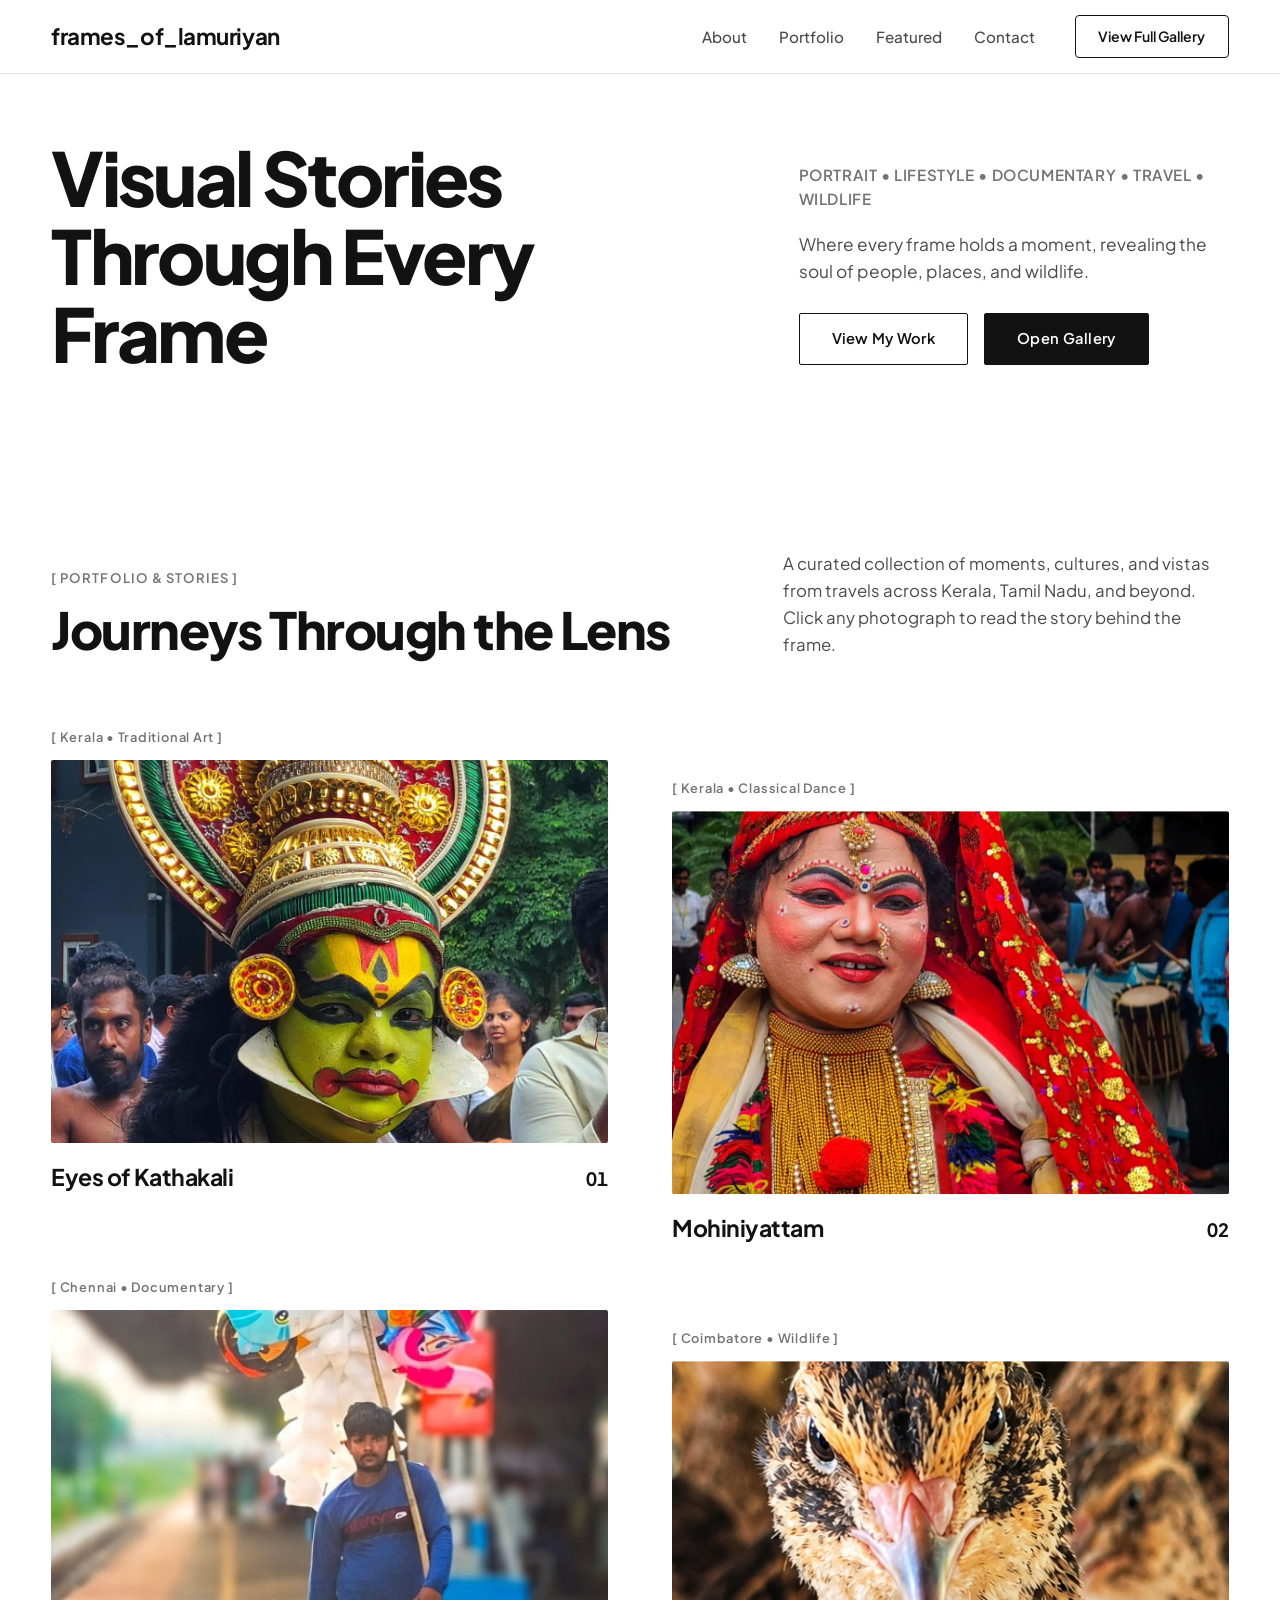
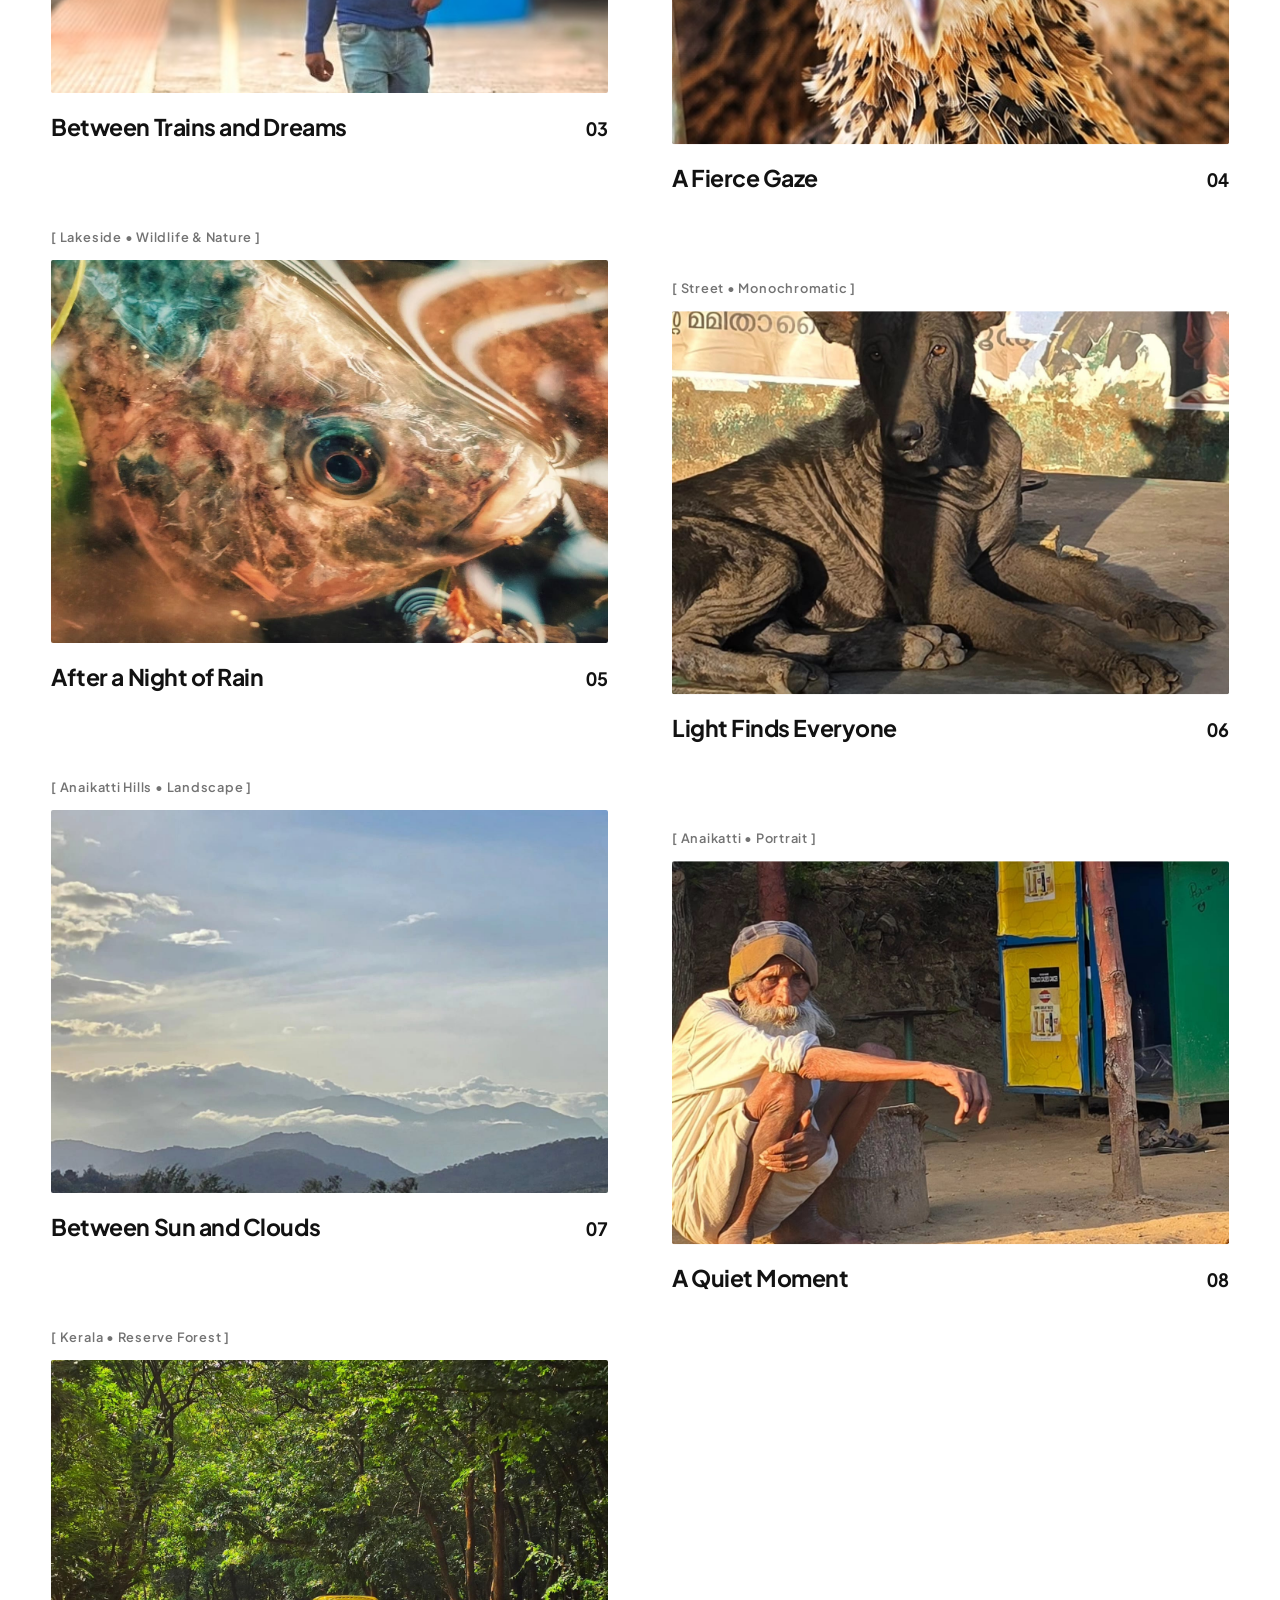
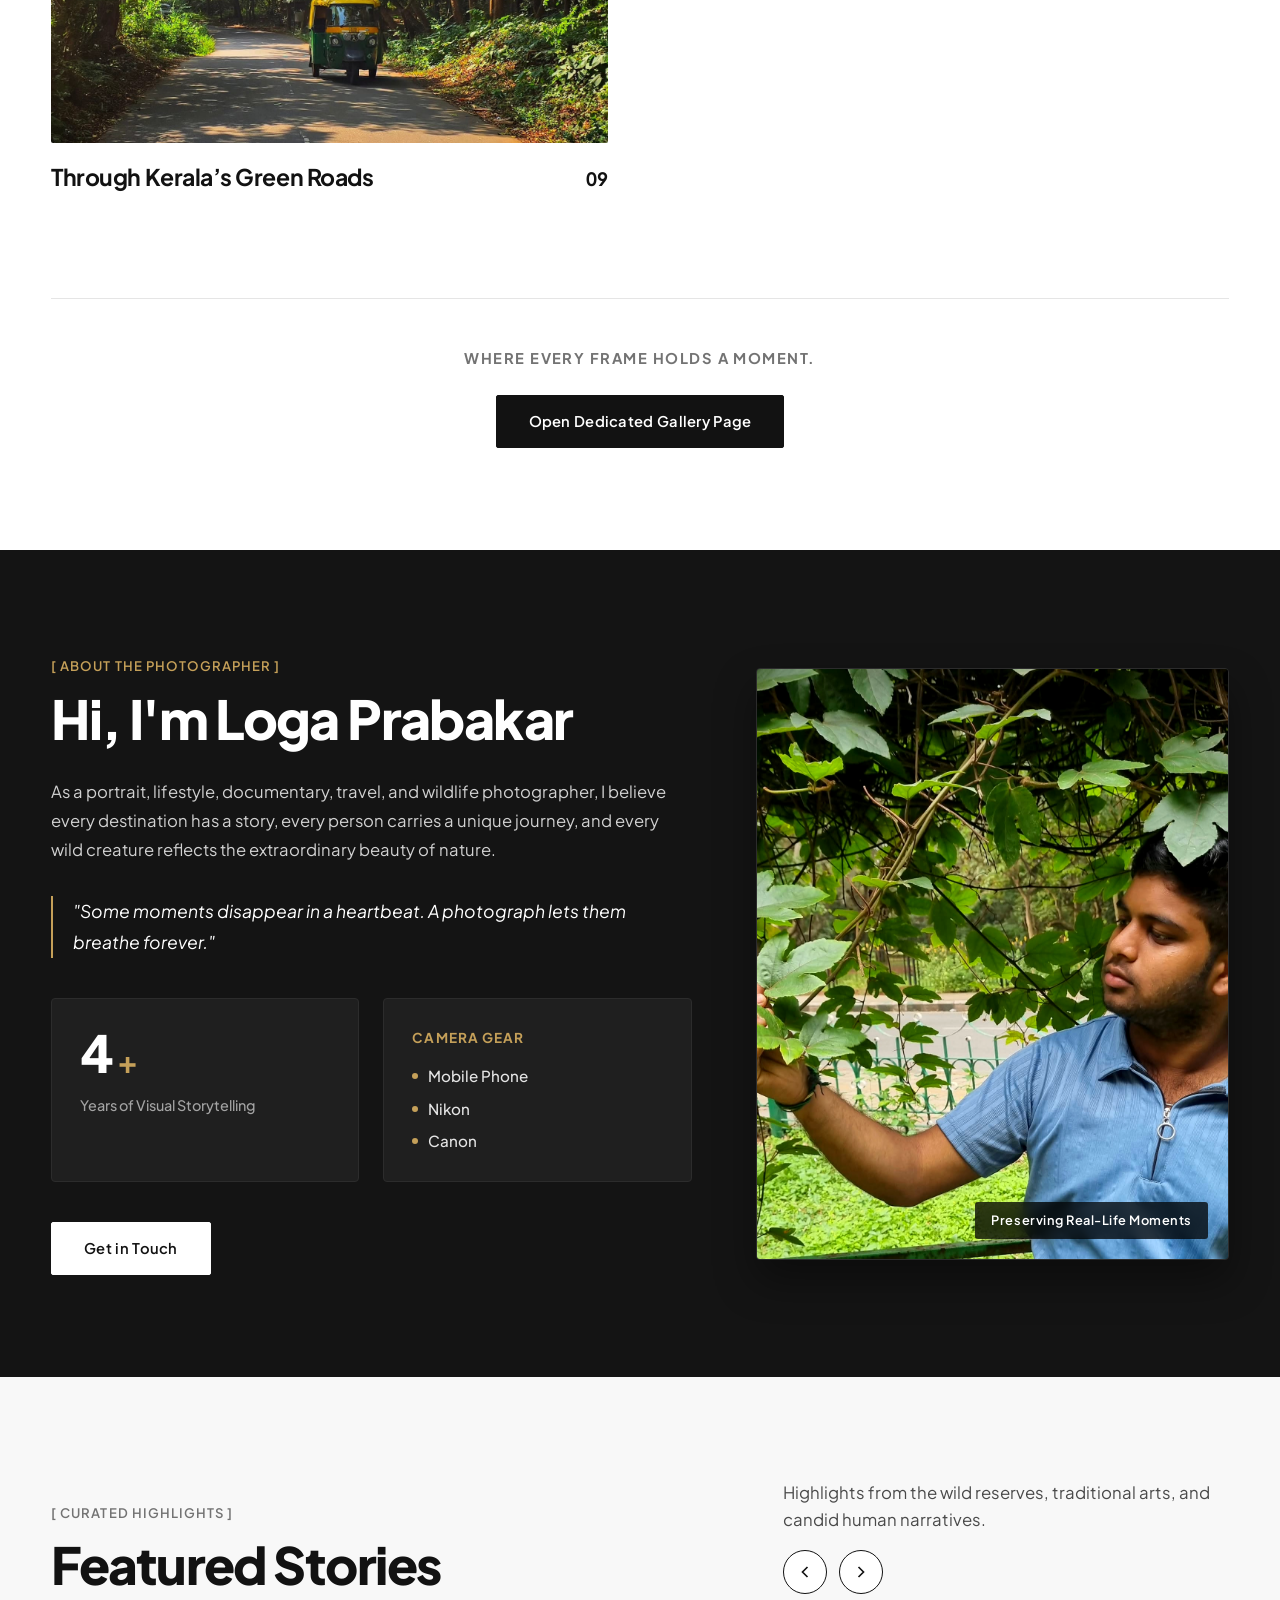
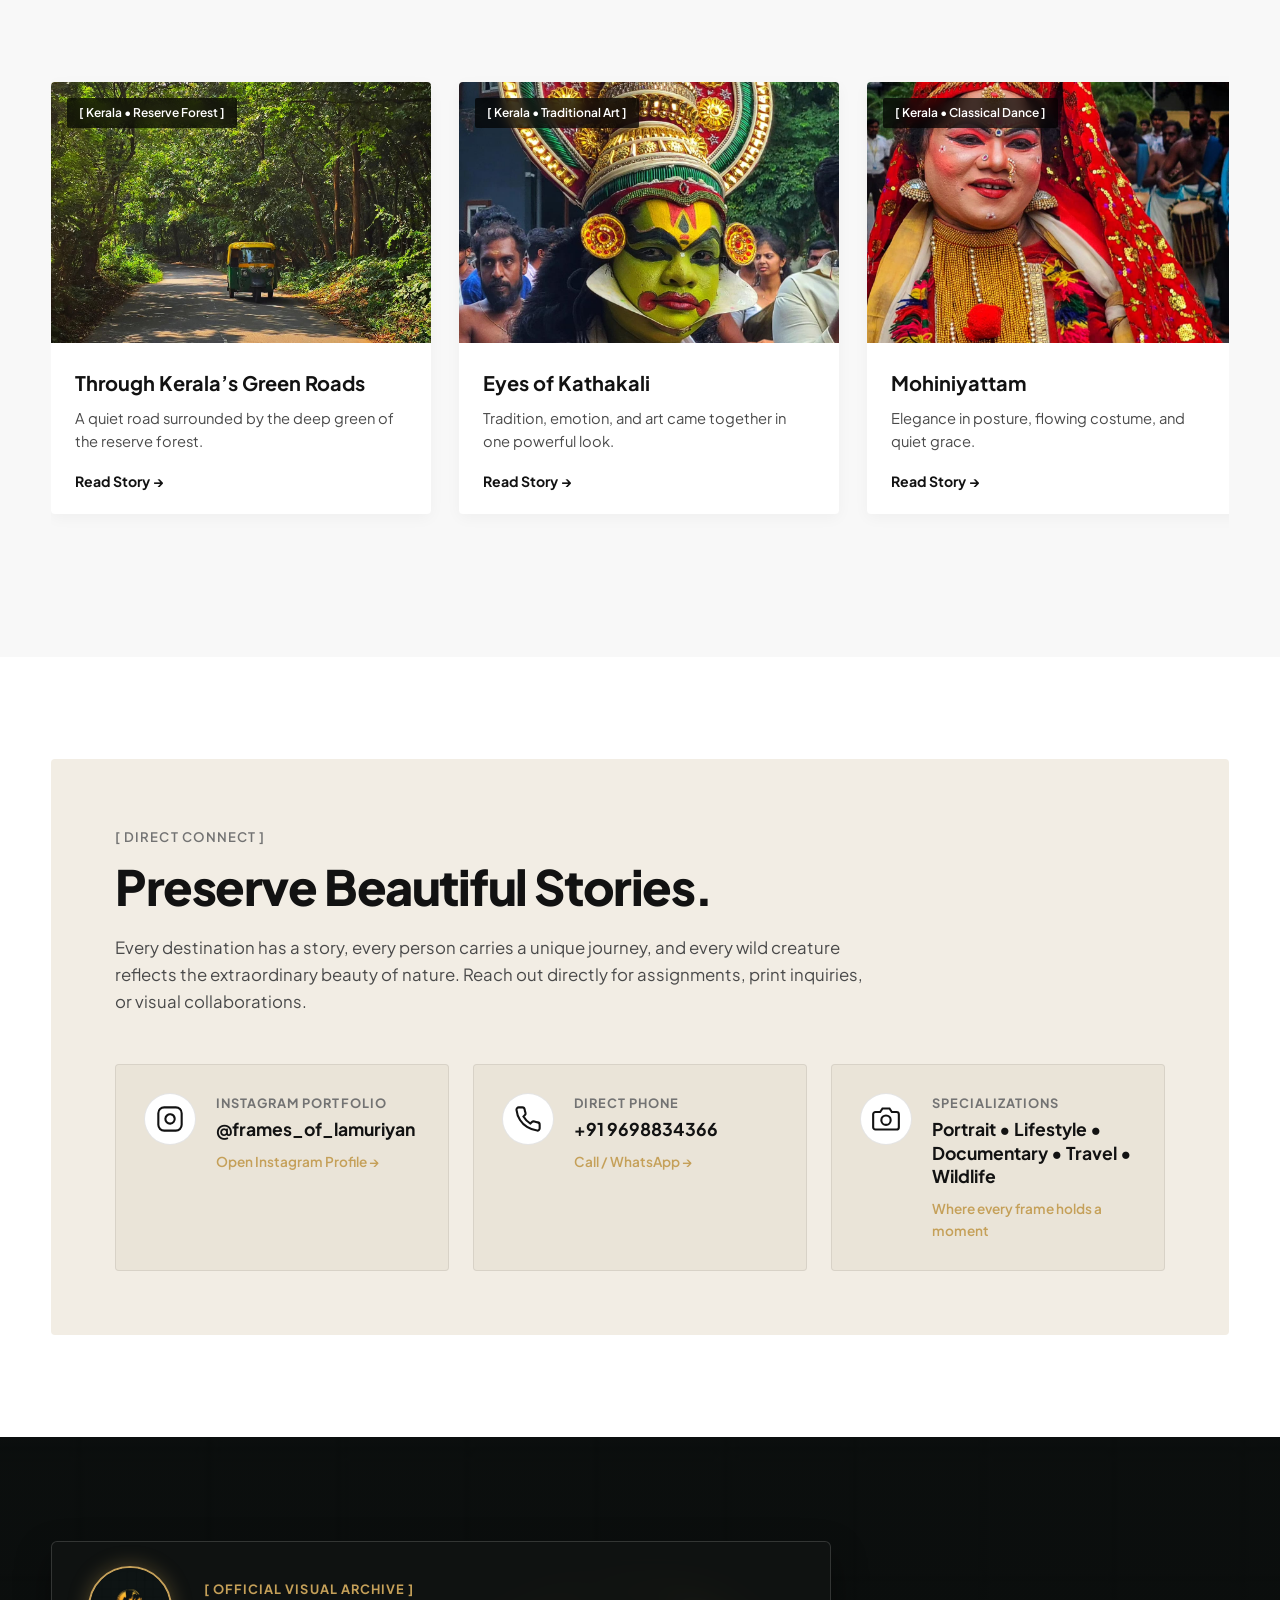
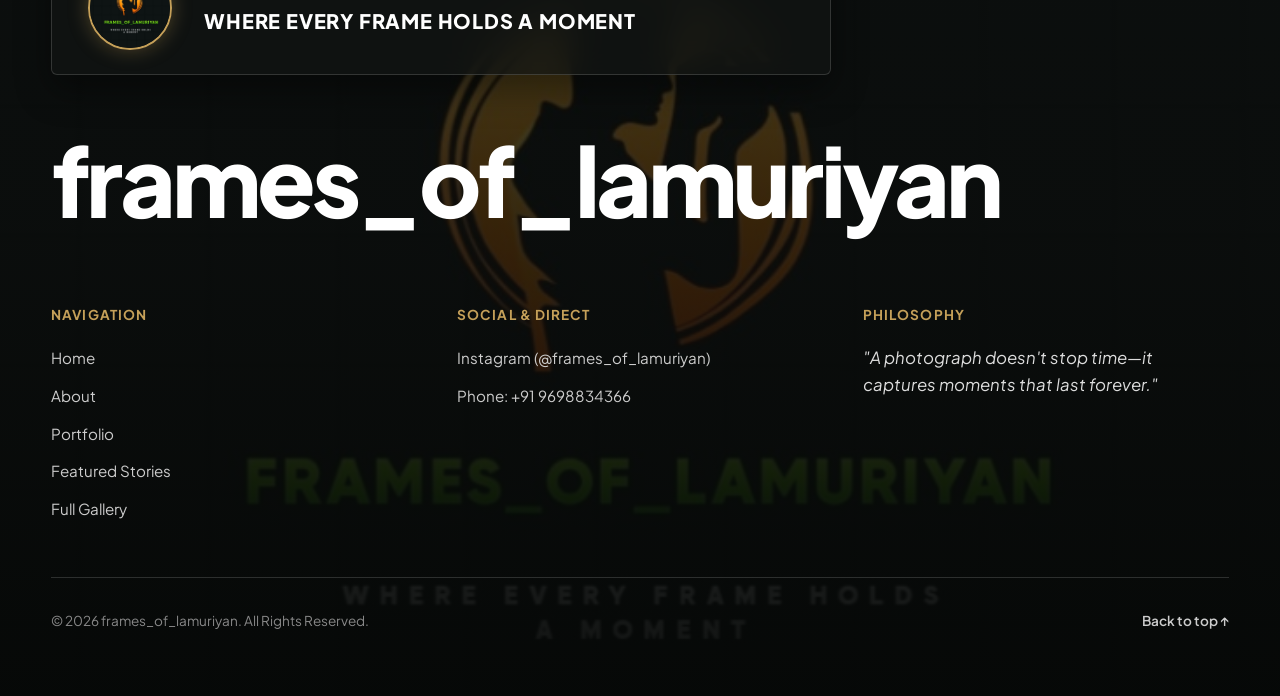
==== commit 88439689: "new version Vo.o new version code with high ui and theme" ====
--- a/index.html
+++ b/index.html
@@ -1,120 +1,652 @@
-<!DOCTYPE html>
-<html lang="en">
-
-<head>
-  <meta charset="utf-8" />
-  <meta name="viewport" content="width=device-width, initial-scale=1" />
-  <title>Visual Stories 📷</title>
-  <meta name="description"
-    content="frames_of_lamuriyan — portrait, lifestyle, documentary, travel and wildlife photography. Where every frame holds a moment." />
-  <meta property="og:title" content="Wildlife · Visual Stories" />
-  <meta property="og:description" content="Visual stories through every frame by frames_of_lamuriyan." />
-  <meta property="og:type" content="website" />
-  <meta name="twitter:card" content="summary_large_image" />
-  <link rel="preconnect" href="https://fonts.googleapis.com" />
-  <link rel="preconnect" href="https://fonts.gstatic.com" crossorigin />
-  <link
-    href="https://fonts.googleapis.com/css2?family=Cormorant+Garamond:wght@300;400;500;600&family=Poppins:wght@200;300;400;500&display=swap"
-    rel="stylesheet" />
-  <link rel="stylesheet" href="style.css" />
-</head>
-
-<body>
-  <!-- mouse glow + particles layers -->
-  <div class="glow" id="glow" aria-hidden="true"></div>
-  <canvas class="particles" id="particles" aria-hidden="true"></canvas>
-
-  <!-- ============ 1. HERO ============ -->
-  <header class="hero section" id="hero">
-    <div class="hero-bg" id="heroBg"><img src="logo.jpeg" alt="Cinematic wildlife photograph" width="1920"
-        height="1080" /></div>
-    <div class="hero-inner reveal">
-      <!--  <div class="logo" aria-label="Logo placeholder"><span>FL</span></div>-->
-      <p class="brand">frames_of_lamuriyan</p>
-      <h1>Visual Stories Through Every Frame</h1>
-      <p class="subtitle">Portrait • Lifestyle • Documentary • Travel • Wildlife</p>
-      <div class="btn-row">
-        <a class="btn btn-gold" href="#gallery">View Gallery</a>
-        <a class="btn btn-ghost" href="#contact">Contact Me</a>
-      </div>
-    </div>
-    <a class="scroll-ind" href="#about" aria-label="Scroll down"><span></span></a>
-  </header>
-
-  <!-- ============ 2. ABOUT + EXPERIENCE ============ -->
-  <section class="section about" id="about">
-    <div class="wrap about-grid">
-      <div class="portrait reveal">
-        <!--   <img src="portrait.jpg" alt="Portrait of the photographer" loading="lazy" width="900" height="1200" />-->
-        <h2>About Me</h2>
-      </div>
-      <div class="about-text reveal">
-        <p>𝑨𝒔 𝒂 𝒑𝒐𝒓𝒕𝒓𝒂𝒊𝒕, 𝒍𝒊𝒇𝒆𝒔𝒕𝒚𝒍𝒆, 𝒅𝒐𝒄𝒖𝒎𝒆𝒏𝒕𝒂𝒓𝒚, 𝒕𝒓𝒂𝒗𝒆𝒍, 𝒂𝒏𝒅 𝒘𝒊𝒍𝒅𝒍𝒊𝒇𝒆
-          𝒑𝒉𝒐𝒕𝒐𝒈𝒓𝒂𝒑𝒉𝒆𝒓, 𝑰 𝒃𝒆𝒍𝒊𝒆𝒗𝒆 𝒆𝒗𝒆𝒓𝒚 𝒅𝒆𝒔𝒕𝒊𝒏𝒂𝒕𝒊𝒐𝒏 𝒉𝒂𝒔 𝒂 𝒔𝒕𝒐𝒓𝒚, 𝒆𝒗𝒆𝒓𝒚
-          𝒑𝒆𝒓𝒔𝒐𝒏 𝒄𝒂𝒓𝒓𝒊𝒆𝒔 𝒂 𝒖𝒏𝒊𝒒𝒖𝒆 𝒋𝒐𝒖𝒓𝒏𝒆𝒚, 𝒂𝒏𝒅 𝒆𝒗𝒆𝒓𝒚 𝒘𝒊𝒍𝒅 𝒄𝒓𝒆𝒂𝒕𝒖𝒓𝒆
-          𝒓𝒆𝒇𝒍𝒆𝒄𝒕𝒔 𝒕𝒉𝒆 𝒆𝒙𝒕𝒓𝒂𝒐𝒓𝒅𝒊𝒏𝒂𝒓𝒚 𝒃𝒆𝒂𝒖𝒕𝒚 𝒐𝒇 𝒏𝒂𝒕𝒖𝒓𝒆.</p>
-        <!--  <p>Whether I'm standing in the silence of a forest, walking unfamiliar streets, documenting real-life moments, or creating timeless portraits, my goal remains the same—to preserve stories that deserve to be remembered.</p>
-      <p>Light, composition, patience, and perfect timing create visual narratives. Every photograph is more than an image; it is a connection between a moment in time and the people who experience it.</p>
-      <p>A photograph doesn't stop time—it captures moments that last forever.</p>
-      <p>The world is filled with extraordinary stories waiting to be discovered. My camera is simply the bridge that allows me to share those stories with the world.</p>-->
-        <blockquote>"Some moments disappear in a heartbeat. A photograph lets them breathe forever."</blockquote>
-
-        <div class="exp">
-          <h3>Experience</h3>
-          <div class="cards">
-            <div class="card glass">
-              <span class="stat" data-count="5">0</span><span class="plus">+</span>
-              <p class="card-label">Years</p>
-            </div>
-            <div class="card glass">
-              <p class="card-label gear-title">Gear</p>
-              <ul class="gear">
-                <li>Mobile Phone</li>
-                <li>Nikon</li>
-                <li>Canon</li>
-              </ul>
-            </div>
-          </div>
-        </div>
-      </div>
-    </div>
-  </section>
-
-  <!-- ============ 3. GALLERY CTA ============ -->
-  <section class="section gallery-sec" id="gallery">
-    <div class="wrap gallery-cta reveal">
-      <h2>View My Gallery & Work</h2>
-      <p>WHERE EVERY FRAME HOLDS A MOMENT.</p>
-      <a class="btn btn-gold big" href="gallery.html" target="_blank" rel="noopener" id="galleryBtn">Open Gallery</a>
-
-    </div>
-  </section>
-
-  <!-- ============ 4. CONTACT ============ -->
-  <section class="section contact" id="contact">
-    <div class="wrap contact-wrap reveal">
-      <h2>Preserve Beautiful Stories.</h2>
-      <!--  <p class="name">JOE</p>-->
-      <div class="contact-cards">
-        <a class="c-card glass" href="https://instagram.com/frames_of_lamuriyan/" target="_blank" rel="noopener">
-          <span class="c-label">Instagram</span><span class="c-value">FramesOfLamuriyan</span>
-        </a>
-        <a class="c-card glass" href="tel:+919698834366">
-          <span class="c-label">Phone</span><span class="c-value">+91 9698834366</span>
-        </a>
-        <!--   <a class="c-card glass" href="mailto:praba2000k23@gmail.com@email.com">
-        <span class="c-label">Email</span><span class="c-value">praba2000k23@gmail.com</span>
-      </a>-->
-      </div>
-    </div>
-    <footer class="footer">
-      <p>© 2026 frames_of_lamuriyan</p>
-      <p class="tagline">All Rights Reserved</p>
-    </footer>
-  </section>
-
-
-  <script src="script.js" defer></script>
-</body>
-
-</html>
+<!DOCTYPE html>
+<html lang="en">
+
+<head>
+  <meta charset="utf-8" />
+  <meta name="viewport" content="width=device-width, initial-scale=1.0" />
+  <title>frames_of_lamuriyan — Visual Stories Through Every Frame</title>
+  <meta name="description"
+    content="frames_of_lamuriyan — portrait, lifestyle, documentary, travel and wildlife photography. Where every frame holds a moment." />
+  <meta property="og:title" content="frames_of_lamuriyan — Visual Stories" />
+  <meta property="og:description" content="Visual stories through every frame by frames_of_lamuriyan." />
+  <meta property="og:type" content="website" />
+  <meta name="twitter:card" content="summary_large_image" />
+
+  <!-- Basic Security & Content Protection Headers -->
+  <meta http-equiv="X-Content-Type-Options" content="nosniff" />
+  <meta http-equiv="X-Frame-Options" content="SAMEORIGIN" />
+  <meta name="referrer" content="strict-origin-when-cross-origin" />
+  <meta http-equiv="Permissions-Policy" content="camera=(), microphone=(), geolocation=()" />
+  <meta name="robots" content="index, follow, max-image-preview:large" />
+
+  <!-- Google Fonts: Plus Jakarta Sans for the modern, crisp Wix-style aesthetic -->
+  <link rel="preconnect" href="https://fonts.googleapis.com" />
+  <link rel="preconnect" href="https://fonts.gstatic.com" crossorigin />
+  <link
+    href="https://fonts.googleapis.com/css2?family=Plus+Jakarta+Sans:ital,wght@0,300;0,400;0,500;0,600;0,700;0,800;1,400;1,600&display=swap"
+    rel="stylesheet" />
+
+  <link rel="stylesheet" href="style.css" />
+</head>
+
+<body>
+  <!-- ============ SITE HEADER & NAVIGATION ============ -->
+  <header class="site-header" id="siteHeader">
+    <div class="header-inner">
+      <a href="#hero" class="brand-logo" aria-label="frames_of_lamuriyan home">
+        <span class="brand-text">frames_of_lamuriyan</span>
+      </a>
+
+      <!-- Desktop Navigation -->
+      <nav class="desktop-nav" aria-label="Main Navigation">
+        <ul class="nav-links">
+          <li><a href="#about" class="nav-link">About</a></li>
+          <li><a href="#portfolio" class="nav-link">Portfolio</a></li>
+          <li><a href="#featured" class="nav-link">Featured</a></li>
+          <li><a href="#contact" class="nav-link">Contact</a></li>
+        </ul>
+        <a href="gallery.html" class="nav-cta-btn">View Full Gallery</a>
+      </nav>
+
+      <!-- Mobile Hamburger Button -->
+      <button class="mobile-menu-btn" id="mobileMenuBtn" aria-label="Toggle menu" aria-expanded="false"
+        aria-controls="mobileDrawer">
+        <span class="hamburger-bar"></span>
+        <span class="hamburger-bar"></span>
+        <span class="hamburger-bar"></span>
+      </button>
+    </div>
+  </header>
+
+  <!-- Mobile Drawer Menu Overlay -->
+  <div class="mobile-drawer" id="mobileDrawer" aria-hidden="true">
+    <div class="mobile-drawer-content">
+      <nav class="mobile-nav" aria-label="Mobile Navigation">
+        <ul class="mobile-nav-links">
+          <li><a href="#hero" class="mobile-link">Home</a></li>
+          <li><a href="#about" class="mobile-link">About</a></li>
+          <li><a href="#portfolio" class="mobile-link">Portfolio</a></li>
+          <li><a href="#featured" class="mobile-link">Featured Stories</a></li>
+          <li><a href="#contact" class="mobile-link">Contact</a></li>
+          <li><a href="gallery.html" class="mobile-link mobile-highlight">Explore Full Gallery →</a></li>
+        </ul>
+      </nav>
+
+      <div class="mobile-drawer-footer">
+        <p class="drawer-contact-title">Get in touch</p>
+        <a href="tel:+919698834366" class="drawer-contact-link">+91 9698834366</a>
+        <a href="https://instagram.com/frames_of_lamuriyan/" target="_blank" rel="noopener"
+          class="drawer-contact-link">@frames_of_lamuriyan</a>
+      </div>
+    </div>
+  </div>
+
+  <main id="mainContent">
+    <!-- ============ 1. HERO SECTION (Wix Template Layout) ============ -->
+    <section class="hero-section" id="hero">
+      <div class="container">
+        <!-- Top Hero Row: Big Headline on Left, Subtitle & CTA on Right -->
+        <div class="hero-header-row">
+          <div class="hero-title-col">
+            <h1 class="hero-headline">
+              Visual Stories Through Every Frame
+            </h1>
+          </div>
+          <div class="hero-desc-col">
+            <p class="hero-genre-tags">
+              Portrait • Lifestyle • Documentary • Travel • Wildlife
+            </p>
+            <p class="hero-bio-tagline">
+              Where every frame holds a moment, revealing the soul of people, places, and wildlife.
+            </p>
+            <div class="hero-action-group">
+              <a href="#portfolio" class="wix-btn wix-btn-outline">View My Work</a>
+              <a href="gallery.html" class="wix-btn wix-btn-solid">Open Gallery</a>
+            </div>
+          </div>
+        </div>
+      </div>
+    </section>
+
+    <!-- ============ 2. EDITORIAL GALLERY SECTION ("Journeys Through the Lens") ============ -->
+    <section class="section portfolio-section" id="portfolio">
+      <div class="container">
+        <!-- Section Header matching Wix template -->
+        <div class="section-header-split">
+          <div class="section-header-left">
+            <span class="section-tag">[ Portfolio & Stories ]</span>
+            <h2 class="section-title">Journeys Through the Lens</h2>
+          </div>
+          <div class="section-header-right">
+            <p class="section-desc">
+              A curated collection of moments, cultures, and vistas from travels across Kerala, Tamil Nadu, and beyond.
+              Click any photograph to read the story behind the frame.
+            </p>
+          </div>
+        </div>
+
+        <!-- Wix Asymmetric Editorial Gallery Grid (All 9 Photos) -->
+        <div class="editorial-grid" id="editorialGrid">
+          <!-- Item 01: Kathakali -->
+          <article class="editorial-card col-left" data-category="culture" data-id="1">
+            <div class="card-meta">
+              <span class="meta-tag">[ Kerala • Traditional Art ]</span>
+            </div>
+            <div class="card-media">
+              <img src="photohraphs/Kathakali.jpeg" alt="Eyes of Kathakali" loading="lazy" />
+              <div class="card-hover-overlay">
+                <span class="overlay-btn">Read Story</span>
+              </div>
+            </div>
+            <div class="card-caption">
+              <h3 class="card-title">Eyes of Kathakali</h3>
+              <span class="card-index">01</span>
+            </div>
+          </article>
+
+          <!-- Item 02: Mohiniyattam -->
+          <article class="editorial-card col-right" data-category="culture" data-id="2">
+            <div class="card-meta">
+              <span class="meta-tag">[ Kerala • Classical Dance ]</span>
+            </div>
+            <div class="card-media">
+              <img src="photohraphs/Mohiniyattam.jpeg" alt="Mohiniyattam" loading="lazy" />
+              <div class="card-hover-overlay">
+                <span class="overlay-btn">Read Story</span>
+              </div>
+            </div>
+            <div class="card-caption">
+              <h3 class="card-title">Mohiniyattam</h3>
+              <span class="card-index">02</span>
+            </div>
+          </article>
+
+          <!-- Item 03: Stranger Chennai -->
+          <article class="editorial-card col-left" data-category="documentary" data-id="4">
+            <div class="card-meta">
+              <span class="meta-tag">[ Chennai • Documentary ]</span>
+            </div>
+            <div class="card-media">
+              <img src="photohraphs/Stranger_Chennai.jpeg" alt="Between Trains and Dreams" loading="lazy" />
+              <div class="card-hover-overlay">
+                <span class="overlay-btn">Read Story</span>
+              </div>
+            </div>
+            <div class="card-caption">
+              <h3 class="card-title">Between Trains and Dreams</h3>
+              <span class="card-index">03</span>
+            </div>
+          </article>
+
+          <!-- Item 04: Bird Eye Coimbatore -->
+          <article class="editorial-card col-right" data-category="wildlife" data-id="3">
+            <div class="card-meta">
+              <span class="meta-tag">[ Coimbatore • Wildlife ]</span>
+            </div>
+            <div class="card-media">
+              <img src="photohraphs/bird_eye_Cbe.jpeg" alt="A Fierce Gaze" loading="lazy" />
+              <div class="card-hover-overlay">
+                <span class="overlay-btn">Read Story</span>
+              </div>
+            </div>
+            <div class="card-caption">
+              <h3 class="card-title">A Fierce Gaze</h3>
+              <span class="card-index">04</span>
+            </div>
+          </article>
+
+          <!-- Item 05: Fish Wild -->
+          <article class="editorial-card col-left" data-category="wildlife" data-id="5">
+            <div class="card-meta">
+              <span class="meta-tag">[ Lakeside • Wildlife & Nature ]</span>
+            </div>
+            <div class="card-media">
+              <img src="photohraphs/Fish_wild.jpeg" alt="After a Night of Rain" loading="lazy" />
+              <div class="card-hover-overlay">
+                <span class="overlay-btn">Read Story</span>
+              </div>
+            </div>
+            <div class="card-caption">
+              <h3 class="card-title">After a Night of Rain</h3>
+              <span class="card-index">05</span>
+            </div>
+          </article>
+
+          <!-- Item 06: Dog Street -->
+          <article class="editorial-card col-right" data-category="documentary" data-id="6">
+            <div class="card-meta">
+              <span class="meta-tag">[ Street • Monochromatic ]</span>
+            </div>
+            <div class="card-media">
+              <img src="photohraphs/Dog_Street.jpeg" alt="Light Finds Everyone" loading="lazy" />
+              <div class="card-hover-overlay">
+                <span class="overlay-btn">Read Story</span>
+              </div>
+            </div>
+            <div class="card-caption">
+              <h3 class="card-title">Light Finds Everyone</h3>
+              <span class="card-index">06</span>
+            </div>
+          </article>
+
+          <!-- Item 07: Anaikatti Hill -->
+          <article class="editorial-card col-left" data-category="landscape" data-id="7">
+            <div class="card-meta">
+              <span class="meta-tag">[ Anaikatti Hills • Landscape ]</span>
+            </div>
+            <div class="card-media">
+              <img src="photohraphs/Anaikatti_Hill.jpeg" alt="Between Sun and Clouds" loading="lazy" />
+              <div class="card-hover-overlay">
+                <span class="overlay-btn">Read Story</span>
+              </div>
+            </div>
+            <div class="card-caption">
+              <h3 class="card-title">Between Sun and Clouds</h3>
+              <span class="card-index">07</span>
+            </div>
+          </article>
+
+          <!-- Item 08: Stranger Anaikatti -->
+          <article class="editorial-card col-right" data-category="documentary" data-id="9">
+            <div class="card-meta">
+              <span class="meta-tag">[ Anaikatti • Portrait ]</span>
+            </div>
+            <div class="card-media">
+              <img src="photohraphs/Stranger_Anaikatti.jpeg" alt="A Quiet Moment" loading="lazy" />
+              <div class="card-hover-overlay">
+                <span class="overlay-btn">Read Story</span>
+              </div>
+            </div>
+            <div class="card-caption">
+              <h3 class="card-title">A Quiet Moment</h3>
+              <span class="card-index">08</span>
+            </div>
+          </article>
+
+          <!-- Item 09: Kerala Village Forest -->
+          <article class="editorial-card col-left" data-category="landscape" data-id="8">
+            <div class="card-meta">
+              <span class="meta-tag">[ Kerala • Reserve Forest ]</span>
+            </div>
+            <div class="card-media">
+              <img src="photohraphs/Kerala_village_forest.jpeg" alt="Through Kerala’s Green Roads" loading="lazy" />
+              <div class="card-hover-overlay">
+                <span class="overlay-btn">Read Story</span>
+              </div>
+            </div>
+            <div class="card-caption">
+              <h3 class="card-title">Through Kerala’s Green Roads</h3>
+              <span class="card-index">09</span>
+            </div>
+          </article>
+        </div>
+
+        <div class="gallery-cta-strip">
+          <p class="cta-tagline">WHERE EVERY FRAME HOLDS A MOMENT.</p>
+          <a href="gallery.html" class="wix-btn wix-btn-solid">Open Dedicated Gallery Page</a>
+        </div>
+      </div>
+    </section>
+
+    <!-- ============ 3. ABOUT SECTION (Dark Contrast Block matching Wix Template) ============ -->
+    <section class="section about-section dark-block" id="about">
+      <div class="container">
+        <div class="about-grid-wix">
+          <!-- Left: Bio & Philosophy -->
+          <div class="about-content-col">
+            <span class="about-tag">[ About the Photographer ]</span>
+            <h2 class="about-heading">Hi, I'm Loga Prabakar</h2>
+
+            <div class="about-bio-text">
+              <p>
+                As a portrait, lifestyle, documentary, travel, and wildlife photographer, I believe every destination
+                has a story, every person carries a unique journey, and every wild creature reflects the extraordinary
+                beauty of nature.
+              </p>
+              <blockquote class="about-quote">
+                "Some moments disappear in a heartbeat. A photograph lets them breathe forever."
+              </blockquote>
+            </div>
+
+            <!-- Experience and Gear Stats Cards -->
+            <div class="about-stats-grid">
+              <div class="stat-card">
+                <div class="stat-number-wrap">
+                  <span class="stat-number" data-count="5">5</span><span class="stat-plus">+</span>
+                </div>
+                <p class="stat-label">Years of Visual Storytelling</p>
+              </div>
+
+              <div class="stat-card">
+                <p class="stat-card-title">Camera Gear</p>
+                <ul class="gear-list">
+                  <li><span class="gear-dot"></span> Mobile Phone</li>
+                  <li><span class="gear-dot"></span> Nikon</li>
+                  <li><span class="gear-dot"></span> Canon</li>
+                </ul>
+              </div>
+            </div>
+
+            <div class="about-action">
+              <a href="#contact" class="wix-btn wix-btn-white">Get in Touch</a>
+            </div>
+          </div>
+
+          <!-- Right: Photographer Feature Frame -->
+          <div class="about-visual-col">
+            <div class="about-frame">
+              <img src="photohraphs\me_profile.jpeg" alt="Landscape journey by frames_of_lamuriyan"
+                class="about-portrait-img" loading="lazy" />
+              <div class="about-frame-badge">
+                <span>Preserving Real-Life Moments</span>
+              </div>
+            </div>
+          </div>
+        </div>
+      </div>
+    </section>
+
+    <!-- ============ 4. FEATURED STORIES CAROUSEL (Wix Template "Featured Project") ============ -->
+    <section class="section featured-section" id="featured">
+      <div class="container">
+        <div class="section-header-split">
+          <div class="section-header-left">
+            <span class="section-tag">[ Curated Highlights ]</span>
+            <h2 class="section-title">Featured Stories</h2>
+          </div>
+          <div class="section-header-right">
+            <p class="section-desc">
+              Highlights from the wild reserves, traditional arts, and candid human narratives.
+            </p>
+            <div class="carousel-nav-arrows">
+              <button class="carousel-arrow" id="carouselPrev" aria-label="Previous slide">
+                <svg width="20" height="20" viewBox="0 0 24 24" fill="none" stroke="currentColor" stroke-width="2">
+                  <path d="M15 18l-6-6 6-6" />
+                </svg>
+              </button>
+              <button class="carousel-arrow" id="carouselNext" aria-label="Next slide">
+                <svg width="20" height="20" viewBox="0 0 24 24" fill="none" stroke="currentColor" stroke-width="2">
+                  <path d="M9 18l6-6-6-6" />
+                </svg>
+              </button>
+            </div>
+          </div>
+        </div>
+
+        <!-- Horizontal Scroll Carousel -->
+        <div class="featured-carousel-track" id="featuredCarousel">
+
+          <!-- =============================================================
+               📸 HOW TO ADD / EDIT FEATURED PHOTO QUOTES:
+               - <h3>: Your Photo Title (e.g., Eyes of Kathakali)
+               - <p>:  Your Photo Quote / Tagline (e.g., Tradition, emotion...)
+               - data-id: The number matching the photo id in script.js
+               ============================================================= -->
+
+          <!-- Slide 1 -->
+          <div class="featured-slide" data-id="8">
+            <div class="slide-card">
+              <div class="slide-image-wrap">
+                <img src="photohraphs/Kerala_village_forest.jpeg" alt="Through Kerala’s Green Roads" loading="lazy" />
+                <span class="slide-tag">[ Kerala • Reserve Forest ]</span>
+              </div>
+              <div class="slide-info">
+                <!-- 1. PHOTO TITLE -->
+                <h3>Through Kerala’s Green Roads</h3>
+                <!-- 2. PHOTO QUOTE / TAGLINE -->
+                <p>A quiet road surrounded by the deep green of the reserve forest.</p>
+                <!-- 3. READ STORY BUTTON -->
+                <button class="slide-read-btn" data-id="8">Read Story →</button>
+              </div>
+            </div>
+          </div>
+
+          <!-- Slide 2 -->
+          <div class="featured-slide" data-id="1">
+            <div class="slide-card">
+              <div class="slide-image-wrap">
+                <img src="photohraphs/Kathakali.jpeg" alt="Eyes of Kathakali" loading="lazy" />
+                <span class="slide-tag">[ Kerala • Traditional Art ]</span>
+              </div>
+              <div class="slide-info">
+                <!-- 1. PHOTO TITLE -->
+                <h3>Eyes of Kathakali</h3>
+                <!-- 2. PHOTO QUOTE / TAGLINE -->
+                <p>Tradition, emotion, and art came together in one powerful look.</p>
+                <!-- 3. READ STORY BUTTON -->
+                <button class="slide-read-btn" data-id="1">Read Story →</button>
+              </div>
+            </div>
+          </div>
+
+          <!-- Slide 3 -->
+          <div class="featured-slide" data-id="2">
+            <div class="slide-card">
+              <div class="slide-image-wrap">
+                <img src="photohraphs/Mohiniyattam.jpeg" alt="Mohiniyattam" loading="lazy" />
+                <span class="slide-tag">[ Kerala • Classical Dance ]</span>
+              </div>
+              <div class="slide-info">
+                <!-- 1. PHOTO TITLE -->
+                <h3>Mohiniyattam</h3>
+                <!-- 2. PHOTO QUOTE / TAGLINE -->
+                <p>Elegance in posture, flowing costume, and quiet grace.</p>
+                <!-- 3. READ STORY BUTTON -->
+                <button class="slide-read-btn" data-id="2">Read Story →</button>
+              </div>
+            </div>
+          </div>
+
+          <!-- Slide 4 -->
+          <div class="featured-slide" data-id="4">
+            <div class="slide-card">
+              <div class="slide-image-wrap">
+                <img src="photohraphs/Stranger_Chennai.jpeg" alt="Between Trains and Dreams" loading="lazy" />
+                <span class="slide-tag">[ Chennai Central • Life ]</span>
+              </div>
+              <div class="slide-info">
+                <h3>Between Trains and Dreams</h3>
+                <p>Unseen lives, quiet struggles, and dreams moving forward.</p>
+                <button class="slide-read-btn" data-id="4">Read Story →</button>
+              </div>
+            </div>
+          </div>
+
+          <!-- Slide 5 -->
+          <div class="featured-slide" data-id="7">
+            <div class="slide-card">
+              <div class="slide-image-wrap">
+                <img src="photohraphs/Anaikatti_Hill.jpeg" alt="Between Sun and Clouds" loading="lazy" />
+                <span class="slide-tag">[ Anaikatti • Hills ]</span>
+              </div>
+              <div class="slide-info">
+                <h3>Between Sun and Clouds</h3>
+                <p>Soft evening light and clouds bringing dramatic calm to the hills.</p>
+                <button class="slide-read-btn" data-id="7">Read Story →</button>
+              </div>
+            </div>
+          </div>
+        </div>
+      </div>
+    </section>
+
+    <!-- ============ 5. CONTACT SECTION (Clean Connect Showcase - No Form) ============ -->
+    <section class="section contact-section" id="contact">
+      <div class="container">
+        <div class="contact-card-clean">
+          <div class="contact-card-header">
+            <span class="section-tag">[ Direct Connect ]</span>
+            <h2 class="contact-headline">Preserve Beautiful Stories.</h2>
+            <p class="contact-subtext">
+              Every destination has a story, every person carries a unique journey, and every wild creature reflects the
+              extraordinary beauty of nature. Reach out directly for assignments, print inquiries, or visual
+              collaborations.
+            </p>
+          </div>
+
+          <div class="contact-channels-grid">
+            <!-- Instagram Channel -->
+            <a href="https://instagram.com/frames_of_lamuriyan/" target="_blank" rel="noopener noreferrer"
+              class="contact-channel-card">
+              <div class="channel-icon-wrap">
+                <svg width="28" height="28" viewBox="0 0 24 24" fill="none" stroke="currentColor" stroke-width="1.8">
+                  <rect x="2" y="2" width="20" height="20" rx="5" ry="5"></rect>
+                  <path d="M16 11.37A4 4 0 1 1 12.63 8 4 4 0 0 1 16 11.37z"></path>
+                  <line x1="17.5" y1="6.5" x2="17.51" y2="6.5"></line>
+                </svg>
+              </div>
+              <div class="channel-details">
+                <span class="channel-label">Instagram Portfolio</span>
+                <span class="channel-value">@frames_of_lamuriyan</span>
+                <span class="channel-action">Open Instagram Profile →</span>
+              </div>
+            </a>
+
+            <!-- Phone Channel -->
+            <a href="tel:+919698834366" class="contact-channel-card">
+              <div class="channel-icon-wrap">
+                <svg width="28" height="28" viewBox="0 0 24 24" fill="none" stroke="currentColor" stroke-width="1.8">
+                  <path
+                    d="M22 16.92v3a2 2 0 0 1-2.18 2 19.79 19.79 0 0 1-8.63-3.07 19.5 19.5 0 0 1-6-6 19.79 19.79 0 0 1-3.07-8.67A2 2 0 0 1 4.11 2h3a2 2 0 0 1 2 1.72 12.84 12.84 0 0 0 .7 2.81 2 2 0 0 1-.45 2.11L8.09 9.91a16 16 0 0 0 6 6l1.27-1.27a2 2 0 0 1 2.11-.45 12.84 12.84 0 0 0 2.81.7A2 2 0 0 1 22 16.92z">
+                  </path>
+                </svg>
+              </div>
+              <div class="channel-details">
+                <span class="channel-label">Direct Phone</span>
+                <span class="channel-value">+91 9698834366</span>
+                <span class="channel-action">Call / WhatsApp →</span>
+              </div>
+            </a>
+
+            <!-- Specialties Channel -->
+            <div class="contact-channel-card info-only">
+              <div class="channel-icon-wrap">
+                <svg width="28" height="28" viewBox="0 0 24 24" fill="none" stroke="currentColor" stroke-width="1.8">
+                  <path d="M23 19a2 2 0 0 1-2 2H3a2 2 0 0 1-2-2V8a2 2 0 0 1 2-2h4l2-3h6l2 3h4a2 2 0 0 1 2 2z"></path>
+                  <circle cx="12" cy="13" r="4"></circle>
+                </svg>
+              </div>
+              <div class="channel-details">
+                <span class="channel-label">Specializations</span>
+                <span class="channel-value">Portrait • Lifestyle • Documentary • Travel • Wildlife</span>
+                <span class="channel-action">Where every frame holds a moment</span>
+              </div>
+            </div>
+          </div>
+        </div>
+      </div>
+    </section>
+  </main>
+
+  <!-- ============ 6. MASSIVE FOOTER (Matching Wix Template with logo.jpeg Cover) ============ -->
+  <footer class="site-footer">
+    <div class="footer-hero-overlay">
+      <div class="container footer-content-wrap">
+        <!-- Laptop UI Cover Showcase Badge -->
+        <div class="footer-cover-showcase">
+          <div class="footer-cover-logo-wrap">
+            <img src="logo.jpeg" alt="frames_of_lamuriyan brand logo" class="footer-cover-image" />
+          </div>
+          <div class="footer-cover-text">
+            <span class="footer-cover-tag">[ Official Visual Archive ]</span>
+            <h3 class="footer-cover-motto">WHERE EVERY FRAME HOLDS A MOMENT</h3>
+          </div>
+        </div>
+
+        <!-- Giant Typography Banner -->
+        <div class="footer-giant-title">
+          <span>frames_of_lamuriyan</span>
+        </div>
+
+        <!-- Footer Bottom Links & Info -->
+        <div class="footer-links-grid">
+          <div class="footer-col">
+            <h4 class="footer-col-title">Navigation</h4>
+            <ul class="footer-nav-list">
+              <li><a href="#hero">Home</a></li>
+              <li><a href="#about">About</a></li>
+              <li><a href="#portfolio">Portfolio</a></li>
+              <li><a href="#featured">Featured Stories</a></li>
+              <li><a href="gallery.html">Full Gallery</a></li>
+            </ul>
+          </div>
+
+          <div class="footer-col">
+            <h4 class="footer-col-title">Social & Direct</h4>
+            <ul class="footer-nav-list">
+              <li>
+                <a href="https://instagram.com/frames_of_lamuriyan/" target="_blank" rel="noopener noreferrer">Instagram
+                  (@frames_of_lamuriyan)</a>
+              </li>
+              <li><a href="tel:+919698834366">Phone: +91 9698834366</a></li>
+            </ul>
+          </div>
+
+          <div class="footer-col">
+            <h4 class="footer-col-title">Philosophy</h4>
+            <p class="footer-quote-text">
+              "A photograph doesn't stop time—it captures moments that last forever."
+            </p>
+          </div>
+        </div>
+
+        <div class="footer-bottom-bar">
+          <p class="copyright-text">© 2026 frames_of_lamuriyan. All Rights Reserved.</p>
+          <a href="#hero" class="back-to-top-link" aria-label="Scroll back to top">Back to top ↑</a>
+        </div>
+      </div>
+    </div>
+  </footer>
+
+  <!-- ============ INTERACTIVE STORY MODAL (Flip Card Experience) ============ -->
+  <div class="story-modal" id="storyModal" aria-hidden="true" role="dialog" aria-modal="true"
+    aria-labelledby="modalStoryTitle">
+    <div class="modal-backdrop" id="modalBackdrop"></div>
+
+    <div class="modal-dialog">
+      <button class="modal-close-btn" id="modalCloseBtn" aria-label="Close dialog">&times;</button>
+
+      <div class="modal-card-flipper" id="modalCardFlipper">
+        <div class="flipper-inner" id="flipperInner">
+          <!-- FRONT: High-Res Image View -->
+          <div class="flipper-face flipper-front">
+            <div class="modal-image-container">
+              <img src="" id="modalImage" alt="Selected frame" />
+              <div class="modal-front-meta">
+                <span class="modal-bracket" id="modalBracket">[ Story Frame ]</span>
+                <h3 class="modal-front-title" id="modalFrontTitle">Story Title</h3>
+              </div>
+            </div>
+          </div>
+
+          <!-- BACK: Deep Story Text View -->
+          <div class="flipper-face flipper-back">
+            <div class="modal-story-container">
+              <span class="modal-bracket" id="modalBackBracket">[ Story Background ]</span>
+              <h2 class="modal-story-title" id="modalStoryTitle">Story Title</h2>
+              <div class="modal-story-body">
+                <p id="modalStoryText">Story details...</p>
+              </div>
+              <div class="modal-story-quote">
+                <blockquote>"Every destination has a story, every person carries a unique journey."</blockquote>
+              </div>
+            </div>
+          </div>
+        </div>
+      </div>
+
+      <!-- Modal Bottom Controls -->
+      <div class="modal-controls-row">
+        <button class="wix-btn wix-btn-flip" id="modalFlipBtn">Read Story</button>
+        <div class="modal-nav-btns">
+          <button class="modal-arrow-btn" id="modalPrevBtn" aria-label="Previous image">←</button>
+          <button class="modal-arrow-btn" id="modalNextBtn" aria-label="Next image">→</button>
+        </div>
+      </div>
+    </div>
+  </div>
+
+  <script src="script.js"></script>
+</body>
+
+</html>
--- a/style.css
+++ b/style.css
@@ -1,554 +1,1713 @@
-/* =========================================================
-   frames_of_lamuriyan — luxury dark photography portfolio
-   Mobile-first, pure CSS. Tokens -> Base -> Sections -> Media
-   ========================================================= */
-
-:root {
-  --bg: #090909;
-  --card: #151515;
-  --accent: #D4AF37;
-  --text: #FFFFFF;
-  --muted: #AFAFAF;
-  --glass: rgba(255, 255, 255, .04);
-  --stroke: rgba(212, 175, 55, .22);
-  --pad: clamp(1.25rem, 5vw, 6rem);
-}
-
-*,
-*::before,
-*::after {
-  box-sizing: border-box;
-  margin: 0;
-  padding: 0
-}
-
-html {
-  scroll-behavior: smooth;
-  -webkit-text-size-adjust: 100%
-}
-
-body {
-  background: var(--bg);
-  color: var(--text);
-  font-family: "Poppins", system-ui, sans-serif;
-  font-weight: 300;
-  line-height: 1.7;
-  overflow-x: hidden;
-}
-
-img {
-  display: block;
-  max-width: 100%;
-  height: auto
-}
-
-h1,
-h2,
-h3,
-blockquote {
-  font-family: "Cormorant Garamond", Georgia, serif;
-  font-weight: 300;
-  line-height: 1.15
-}
-
-a {
-  color: inherit;
-  text-decoration: none
-}
-
-::selection {
-  background: var(--accent);
-  color: #090909
-}
-
-.wrap {
-  width: min(1400px, 100%);
-  margin-inline: auto;
-  padding-inline: var(--pad)
-}
-
-.section {
-  position: relative;
-  min-height: 100svh;
-  display: flex;
-  flex-direction: column;
-  justify-content: center;
-  padding-block: clamp(4rem, 10vh, 8rem)
-}
-
-/* ---------- ambience: mouse glow + particles ---------- */
-.glow {
-  position: fixed;
-  inset: 0;
-  pointer-events: none;
-  z-index: 2;
-  background: radial-gradient(340px circle at var(--mx, 50%) var(--my, 50%), rgba(212, 175, 55, .10), transparent 65%);
-  transition: background .12s linear
-}
-
-.particles {
-  position: fixed;
-  inset: 0;
-  pointer-events: none;
-  z-index: 1;
-  opacity: .55
-}
-
-/* ---------- reveal ---------- */
-.reveal {
-  opacity: 0;
-  transform: translateY(38px);
-  transition: opacity 1s ease, transform 1s cubic-bezier(.16, 1, .3, 1)
-}
-
-.reveal.in {
-  opacity: 1;
-  transform: none
-}
-
-@media (prefers-reduced-motion:reduce) {
-  .reveal {
-    opacity: 1;
-    transform: none;
-    transition: none
-  }
-}
-
-/* ================= HERO ================= */
-.hero {
-  align-items: center;
-  text-align: center;
-  overflow: hidden;
-  z-index: 3
-}
-
-.hero-bg {
-  position: absolute;
-  inset: -8% 0;
-  z-index: -1
-}
-
-.hero-bg img {
-  width: 100%;
-  height: 100%;
-  object-fit: cover;
-  filter: saturate(.85) contrast(1.05);
-  will-change: transform
-}
-
-.hero::after {
-  content: "";
-  position: absolute;
-  inset: 0;
-  z-index: -1;
-  background: linear-gradient(180deg, rgba(9, 9, 9, .72), rgba(9, 9, 9, .55) 40%, var(--bg) 96%)
-}
-
-.hero-inner {
-  display: flex;
-  flex-direction: column;
-  align-items: center;
-  gap: clamp(.9rem, 2vh, 1.6rem);
-  padding-inline: var(--pad)
-}
-
-.logo {
-  width: clamp(74px, 14vw, 104px);
-  aspect-ratio: 1;
-  border: 1px solid var(--stroke);
-  border-radius: 50%;
-  display: grid;
-  place-items: center;
-  background: var(--glass);
-  backdrop-filter: blur(8px)
-}
-
-.logo span {
-  font-family: "Cormorant Garamond", serif;
-  font-size: clamp(1.4rem, 3.4vw, 2rem);
-  letter-spacing: .14em;
-  color: var(--accent)
-}
-
-.brand {
-  font-size: clamp(.78rem, 2.6vw, 1rem);
-  letter-spacing: .42em;
-  text-transform: lowercase;
-  color: var(--accent)
-}
-
-.hero h1 {
-  font-size: clamp(2.3rem, 8.4vw, 5.6rem);
-  letter-spacing: .01em;
-  max-width: 16ch
-}
-
-.subtitle {
-  color: var(--muted);
-  font-size: clamp(.68rem, 2.4vw, .92rem);
-  letter-spacing: .28em;
-  text-transform: uppercase
-}
-
-.btn-row {
-  display: flex;
-  flex-wrap: wrap;
-  gap: .9rem;
-  justify-content: center;
-  width: 100%;
-  margin-top: .6rem
-}
-
-.btn {
-  display: inline-flex;
-  align-items: center;
-  justify-content: center;
-  padding: .95rem 2.2rem;
-  border: 1px solid var(--stroke);
-  border-radius: 2px;
-  font-size: .74rem;
-  letter-spacing: .24em;
-  text-transform: uppercase;
-  transition: .45s cubic-bezier(.16, 1, .3, 1)
-}
-
-.btn-gold {
-  background: var(--accent);
-  color: #090909;
-  border-color: var(--accent)
-}
-
-.btn-gold:hover {
-  background: transparent;
-  color: var(--accent)
-}
-
-.btn-ghost {
-  background: var(--glass);
-  color: var(--text);
-  backdrop-filter: blur(6px)
-}
-
-.btn-ghost:hover {
-  border-color: var(--accent);
-  color: var(--accent)
-}
-
-.btn.big {
-  padding: 1.15rem 3rem;
-  font-size: .8rem
-}
-
-.scroll-ind {
-  position: absolute;
-  bottom: 2.2rem;
-  left: 50%;
-  translate: -50% 0;
-  width: 22px;
-  height: 38px;
-  border: 1px solid var(--stroke);
-  border-radius: 14px;
-  display: grid;
-  place-items: start center;
-  padding-top: 7px
-}
-
-.scroll-ind span {
-  width: 2px;
-  height: 7px;
-  background: var(--accent);
-  border-radius: 2px;
-  animation: sc 1.8s infinite
-}
-
-@keyframes sc {
-  0% {
-    opacity: 0;
-    transform: translateY(0)
-  }
-
-  40% {
-    opacity: 1
-  }
-
-  100% {
-    opacity: 0;
-    transform: translateY(14px)
-  }
-}
-
-/* ================= ABOUT + EXPERIENCE ================= */
-.about-grid {
-  display: grid;
-  gap: clamp(2rem, 5vw, 4.5rem);
-  align-items: center;
-  justify-items: center
-}
-
-.about-text {
-  max-width: min(900px, 100%);
-  text-align: center
-}
-
-.about-text h2 {
-  font-size: clamp(2rem, 6vw, 3.4rem);
-  margin-bottom: 1.4rem
-}
-
-.about-text h2::after {
-  content: "";
-  display: block;
-  width: 60px;
-  height: 1px;
-  background: var(--accent);
-  margin: 1rem auto 0
-}
-
-.about-text p {
-  color: var(--muted);
-  font-size: clamp(.88rem, 1.6vw, 1rem);
-  margin-bottom: 1rem;
-  max-width: 65ch;
-  margin-inline: auto
-}
-
-blockquote {
-  color: var(--accent);
-  font-size: clamp(1.15rem, 2.6vw, 1.7rem);
-  font-style: italic;
-  border-left: 1px solid var(--stroke);
-  padding-left: 1.2rem;
-  margin: 1.8rem auto;
-  max-width: 65ch;
-  text-align: left
-}
-
-.exp h3 {
-  font-size: clamp(1.3rem, 3vw, 2rem);
-  letter-spacing: .04em;
-  margin-bottom: 1.2rem
-}
-
-.cards {
-  display: grid;
-  grid-template-columns: 1fr;
-  gap: 1rem;
-  max-width: 700px;
-  margin-inline: auto
-}
-
-.glass {
-  background: linear-gradient(160deg, rgba(255, 255, 255, .055), rgba(255, 255, 255, .015));
-  border: 1px solid rgba(255, 255, 255, .08);
-  backdrop-filter: blur(14px);
-  border-radius: 6px
-}
-
-.card {
-  padding: 1.6rem 1.8rem;
-  transition: .5s
-}
-
-.card:hover {
-  border-color: var(--stroke);
-  transform: translateY(-4px)
-}
-
-.stat {
-  font-family: "Cormorant Garamond", serif;
-  font-size: clamp(2.6rem, 7vw, 3.6rem);
-  color: var(--accent);
-  line-height: 1
-}
-
-.plus {
-  color: var(--accent);
-  font-size: 1.6rem;
-  vertical-align: top
-}
-
-.card-label {
-  color: var(--muted);
-  letter-spacing: .24em;
-  text-transform: uppercase;
-  font-size: .72rem;
-  margin-top: .4rem
-}
-
-.gear-title {
-  margin: 0 0 .9rem
-}
-
-.gear {
-  list-style: none;
-  display: flex;
-  flex-direction: column;
-  gap: .45rem
-}
-
-.gear li {
-  color: var(--text);
-  font-size: .92rem;
-  position: relative;
-  padding-left: 1rem
-}
-
-.gear li::before {
-  content: "";
-  position: absolute;
-  left: 0;
-  top: .65em;
-  width: 5px;
-  height: 5px;
-  background: var(--accent);
-  border-radius: 50%
-}
-
-/* ================= GALLERY CTA ================= */
-.gallery-sec {
-  background: linear-gradient(180deg, var(--bg), #0c0c0c, var(--bg))
-}
-
-.gallery-cta {
-  display: flex;
-  flex-direction: column;
-  align-items: center;
-  justify-content: center;
-  gap: 1.6rem;
-  text-align: center;
-  min-height: 60vh
-}
-
-.gallery-cta h2 {
-  font-size: clamp(2rem, 6.4vw, 4rem);
-  max-width: 18ch
-}
-
-.gallery-cta p {
-  color: var(--muted);
-  font-size: clamp(.9rem, 1.8vw, 1.05rem);
-  max-width: 55ch;
-  margin-bottom: .6rem
-}
-
-.gallery-cta .hint {
-  display: block;
-  color: var(--muted);
-  font-size: .65rem;
-  letter-spacing: .18em;
-  text-transform: uppercase;
-  opacity: .6;
-  margin-top: .2rem
-}
-
-/* ================= CONTACT ================= */
-.contact-wrap {
-  text-align: center;
-  display: flex;
-  flex-direction: column;
-  align-items: center;
-  gap: 1.2rem
-}
-
-.contact h2 {
-  font-size: clamp(2rem, 6.4vw, 4rem);
-  max-width: 18ch
-}
-
-.name {
-  color: var(--accent);
-  letter-spacing: .3em;
-  text-transform: uppercase;
-  font-size: .8rem
-}
-
-.contact-cards {
-  display: grid;
-  grid-template-columns: 1fr;
-  gap: 1rem;
-  width: 100%;
-  margin-top: 1.4rem
-}
-
-.c-card {
-  padding: 1.6rem;
-  display: flex;
-  flex-direction: column;
-  gap: .4rem;
-  transition: .5s
-}
-
-.c-card:hover {
-  border-color: var(--stroke);
-  transform: translateY(-5px)
-}
-
-.c-label {
-  color: var(--muted);
-  font-size: .68rem;
-  letter-spacing: .26em;
-  text-transform: uppercase
-}
-
-.c-value {
-  font-family: "Cormorant Garamond", serif;
-  font-size: clamp(1.15rem, 3.4vw, 1.6rem);
-  color: var(--text)
-}
-
-.footer {
-  margin-top: auto;
-  padding: clamp(2.5rem, 6vh, 4rem) var(--pad) 0;
-  text-align: center;
-  color: var(--muted);
-  font-size: .72rem;
-  letter-spacing: .18em
-}
-
-.footer .tagline {
-  color: var(--accent);
-  letter-spacing: .3em;
-  margin-top: .5rem;
-  font-size: .66rem
-}
-
-
-/* ================= RESPONSIVE ================= */
-@media (min-width:600px) {
-  .cards {
-    grid-template-columns: repeat(2, 1fr)
-  }
-
-  .contact-cards {
-    grid-template-columns: repeat(3, 1fr)
-  }
-}
-
-@media (min-width:1024px) {
-  .about-grid {
-    grid-template-columns: minmax(0, .85fr) minmax(0, 1.15fr)
-  }
-
-  .contact-cards {
-    width: min(1000px, 100%)
-  }
-}
-
-@media (max-width:599px) {
-  .btn {
-    width: 100%
-  }
-
-  .btn-row {
-    flex-direction: column
-  }
-
-  .section {
-    min-height: auto;
-    padding-block: clamp(3.5rem, 12vh, 6rem)
-  }
-
-  .hero {
-    min-height: 100svh
-  }
-}
+/* ==========================================================================
+   frames_of_lamuriyan — Wix Travel Photographer Inspired Editorial UI
+   Responsive across Mobile (<768px), Tablet (768px-1024px), Laptop/Desktop (>1024px)
+   ========================================================================== */
+
+/* ---------- CSS RESET & VARIABLES ---------- */
+:root {
+  --font-main: "Plus Jakarta Sans", system-ui, -apple-system, BlinkMacSystemFont, "Segoe UI", Roboto, Helvetica, Arial, sans-serif;
+  
+  /* Color Palette matching Wix Template */
+  --bg-primary: #ffffff;
+  --bg-secondary: #f8f8f8;
+  --bg-dark: #141414;
+  --bg-dark-card: #1f1f1f;
+  --bg-warm-card: #f2ede4;
+  --bg-warm-card-inner: #eae4d8;
+  
+  --text-primary: #121212;
+  --text-secondary: #4a4a4a;
+  --text-muted: #737373;
+  --text-light: #f5f5f5;
+  --text-light-muted: #a3a3a3;
+  
+  --border-light: #e5e5e5;
+  --border-dark: #2c2c2c;
+  --border-focus: #111111;
+  
+  --accent-gold: #c5a059;
+  --transition-fast: 0.2s cubic-bezier(0.16, 1, 0.3, 1);
+  --transition-smooth: 0.35s cubic-bezier(0.16, 1, 0.3, 1);
+  --transition-slow: 0.6s cubic-bezier(0.16, 1, 0.3, 1);
+
+  --container-max: 1380px;
+  --header-height: 74px;
+}
+
+*,
+*::before,
+*::after {
+  box-sizing: border-box;
+  margin: 0;
+  padding: 0;
+}
+
+html {
+  scroll-behavior: smooth;
+  -webkit-text-size-adjust: 100%;
+}
+
+body {
+  font-family: var(--font-main);
+  background-color: var(--bg-primary);
+  color: var(--text-primary);
+  line-height: 1.6;
+  font-weight: 400;
+  overflow-x: hidden;
+  -webkit-font-smoothing: antialiased;
+  -moz-osx-font-smoothing: grayscale;
+}
+
+img {
+  display: block;
+  max-width: 100%;
+  height: auto;
+}
+
+a {
+  color: inherit;
+  text-decoration: none;
+  transition: color var(--transition-fast), opacity var(--transition-fast);
+}
+
+button {
+  font-family: inherit;
+  cursor: pointer;
+  border: none;
+  background: none;
+}
+
+input,
+textarea {
+  font-family: inherit;
+  font-size: 1rem;
+}
+
+::selection {
+  background: var(--text-primary);
+  color: #ffffff;
+}
+
+/* ---------- UTILITY CONTAINER ---------- */
+.container {
+  width: 100%;
+  max-width: var(--container-max);
+  margin-left: auto;
+  margin-right: auto;
+  padding-left: clamp(1.25rem, 4vw, 3.5rem);
+  padding-right: clamp(1.25rem, 4vw, 3.5rem);
+}
+
+.section {
+  padding-top: clamp(4rem, 8vw, 7.5rem);
+  padding-bottom: clamp(4rem, 8vw, 7.5rem);
+}
+
+/* ==========================================================================
+   1. SITE HEADER & NAVIGATION
+   ========================================================================== */
+.site-header {
+  position: sticky;
+  top: 0;
+  left: 0;
+  width: 100%;
+  height: var(--header-height);
+  background: rgba(255, 255, 255, 0.96);
+  backdrop-filter: blur(12px);
+  -webkit-backdrop-filter: blur(12px);
+  border-bottom: 1px solid var(--border-light);
+  z-index: 1000;
+  transition: background-color var(--transition-fast), border-color var(--transition-fast);
+}
+
+.header-inner {
+  max-width: var(--container-max);
+  height: 100%;
+  margin: 0 auto;
+  padding: 0 clamp(1.25rem, 4vw, 3.5rem);
+  display: flex;
+  align-items: center;
+  justify-content: space-between;
+}
+
+.brand-logo {
+  display: flex;
+  align-items: center;
+  gap: 0.5rem;
+}
+
+.brand-text {
+  font-size: clamp(1.15rem, 2vw, 1.4rem);
+  font-weight: 700;
+  letter-spacing: -0.02em;
+  color: var(--text-primary);
+}
+
+/* Desktop Navigation */
+.desktop-nav {
+  display: flex;
+  align-items: center;
+  gap: 2.5rem;
+}
+
+.nav-links {
+  display: flex;
+  align-items: center;
+  list-style: none;
+  gap: 2rem;
+}
+
+.nav-link {
+  font-size: 0.95rem;
+  font-weight: 500;
+  color: var(--text-secondary);
+  position: relative;
+  padding: 0.25rem 0;
+}
+
+.nav-link::after {
+  content: "";
+  position: absolute;
+  bottom: 0;
+  left: 0;
+  width: 0%;
+  height: 1.5px;
+  background-color: var(--text-primary);
+  transition: width var(--transition-smooth);
+}
+
+.nav-link:hover,
+.nav-link.active {
+  color: var(--text-primary);
+}
+
+.nav-link:hover::after,
+.nav-link.active::after {
+  width: 100%;
+}
+
+.nav-cta-btn {
+  display: inline-flex;
+  align-items: center;
+  padding: 0.6rem 1.4rem;
+  font-size: 0.88rem;
+  font-weight: 600;
+  border: 1px solid var(--text-primary);
+  border-radius: 4px;
+  background-color: transparent;
+  color: var(--text-primary);
+  transition: all var(--transition-fast);
+}
+
+.nav-cta-btn:hover {
+  background-color: var(--text-primary);
+  color: #ffffff;
+}
+
+/* Mobile Hamburger Button */
+.mobile-menu-btn {
+  display: none;
+  flex-direction: column;
+  justify-content: center;
+  align-items: center;
+  gap: 5px;
+  width: 44px;
+  height: 44px;
+  padding: 8px;
+  z-index: 1010;
+}
+
+.hamburger-bar {
+  display: block;
+  width: 24px;
+  height: 2px;
+  background-color: var(--text-primary);
+  transition: transform var(--transition-smooth), opacity var(--transition-smooth);
+}
+
+.mobile-menu-btn.is-active .hamburger-bar:nth-child(1) {
+  transform: translateY(7px) rotate(45deg);
+}
+
+.mobile-menu-btn.is-active .hamburger-bar:nth-child(2) {
+  opacity: 0;
+}
+
+.mobile-menu-btn.is-active .hamburger-bar:nth-child(3) {
+  transform: translateY(-7px) rotate(-45deg);
+}
+
+/* Mobile Drawer */
+.mobile-drawer {
+  position: fixed;
+  inset: 0;
+  background: rgba(255, 255, 255, 0.98);
+  backdrop-filter: blur(20px);
+  z-index: 999;
+  display: flex;
+  flex-direction: column;
+  justify-content: center;
+  padding: 5rem 2rem 3rem;
+  opacity: 0;
+  pointer-events: none;
+  transform: translateY(-12px);
+  transition: opacity var(--transition-smooth), transform var(--transition-smooth);
+}
+
+.mobile-drawer.is-open {
+  opacity: 1;
+  pointer-events: auto;
+  transform: translateY(0);
+}
+
+.mobile-nav-links {
+  list-style: none;
+  display: flex;
+  flex-direction: column;
+  gap: 1.4rem;
+}
+
+.mobile-link {
+  font-size: 1.6rem;
+  font-weight: 700;
+  color: var(--text-primary);
+  letter-spacing: -0.02em;
+}
+
+.mobile-link.mobile-highlight {
+  font-size: 1.25rem;
+  font-weight: 600;
+  color: var(--accent-gold);
+  margin-top: 1rem;
+}
+
+.mobile-drawer-footer {
+  margin-top: auto;
+  padding-top: 2rem;
+  border-top: 1px solid var(--border-light);
+  display: flex;
+  flex-direction: column;
+  gap: 0.5rem;
+}
+
+.drawer-contact-title {
+  font-size: 0.82rem;
+  text-transform: uppercase;
+  letter-spacing: 0.08em;
+  color: var(--text-muted);
+  font-weight: 600;
+}
+
+.drawer-contact-link {
+  font-size: 1rem;
+  font-weight: 500;
+  color: var(--text-secondary);
+}
+
+/* ==========================================================================
+   2. HERO SECTION (Wix Template Layout)
+   ========================================================================== */
+.hero-section {
+  padding-top: clamp(2.5rem, 5vw, 4.5rem);
+  padding-bottom: clamp(3rem, 6vw, 5rem);
+}
+
+.hero-header-row {
+  display: grid;
+  grid-template-columns: 1fr;
+  gap: 2rem;
+  align-items: end;
+  margin-bottom: 0;
+}
+
+@media (min-width: 900px) {
+  .hero-header-row {
+    grid-template-columns: 1.35fr 0.85fr;
+    gap: clamp(2rem, 5vw, 5rem);
+  }
+}
+
+.hero-headline {
+  font-size: clamp(2.4rem, 5.8vw, 5.2rem);
+  font-weight: 800;
+  line-height: 1.05;
+  letter-spacing: -0.035em;
+  color: var(--text-primary);
+}
+
+.hero-desc-col {
+  display: flex;
+  flex-direction: column;
+  gap: 1.25rem;
+  padding-bottom: 0.4rem;
+}
+
+.hero-genre-tags {
+  font-size: clamp(0.85rem, 1.2vw, 0.95rem);
+  font-weight: 600;
+  letter-spacing: 0.04em;
+  text-transform: uppercase;
+  color: var(--text-muted);
+}
+
+.hero-bio-tagline {
+  font-size: clamp(1rem, 1.35vw, 1.15rem);
+  color: var(--text-secondary);
+  line-height: 1.55;
+  max-width: 480px;
+}
+
+.hero-action-group {
+  display: flex;
+  align-items: center;
+  flex-wrap: wrap;
+  gap: 1rem;
+  margin-top: 0.5rem;
+}
+
+/* Wix Styled Buttons */
+.wix-btn {
+  display: inline-flex;
+  align-items: center;
+  justify-content: center;
+  padding: 0.85rem 2rem;
+  font-size: 0.92rem;
+  font-weight: 600;
+  letter-spacing: 0.02em;
+  border-radius: 2px;
+  transition: all var(--transition-fast);
+  text-align: center;
+}
+
+.wix-btn-outline {
+  border: 1px solid var(--text-primary);
+  background-color: transparent;
+  color: var(--text-primary);
+}
+
+.wix-btn-outline:hover {
+  background-color: var(--text-primary);
+  color: #ffffff;
+}
+
+.wix-btn-solid {
+  background-color: var(--text-primary);
+  color: #ffffff;
+  border: 1px solid var(--text-primary);
+}
+
+.wix-btn-solid:hover {
+  background-color: #333333;
+  border-color: #333333;
+}
+
+.wix-btn-white {
+  background-color: #ffffff;
+  color: var(--text-primary);
+  border: 1px solid #ffffff;
+}
+
+.wix-btn-white:hover {
+  background-color: transparent;
+  color: #ffffff;
+}
+
+/* Panoramic Hero Image matching Wix Template */
+.hero-banner-wrapper {
+  position: relative;
+  width: 100%;
+}
+
+.hero-image-card {
+  position: relative;
+  width: 100%;
+  height: clamp(340px, 58vh, 680px);
+  overflow: hidden;
+  background-color: #1a1a1a;
+  border-radius: 4px;
+}
+
+.hero-banner-img {
+  width: 100%;
+  height: 100%;
+  object-fit: cover;
+  object-position: center;
+  filter: saturate(1.05) contrast(1.02);
+  transition: transform var(--transition-slow);
+}
+
+.hero-image-card:hover .hero-banner-img {
+  transform: scale(1.025);
+}
+
+.hero-banner-badge {
+  position: absolute;
+  bottom: 1.5rem;
+  left: 1.5rem;
+  background: rgba(0, 0, 0, 0.65);
+  backdrop-filter: blur(8px);
+  padding: 0.5rem 1rem;
+  border-radius: 3px;
+}
+
+.badge-bracket {
+  color: #ffffff;
+  font-size: 0.8rem;
+  font-weight: 500;
+  letter-spacing: 0.06em;
+  text-transform: uppercase;
+}
+
+/* ==========================================================================
+   3. EDITORIAL GALLERY SECTION ("Journeys Through the Lens")
+   ========================================================================== */
+.portfolio-section {
+  background-color: var(--bg-primary);
+}
+
+.section-header-split {
+  display: grid;
+  grid-template-columns: 1fr;
+  gap: 1.5rem;
+  margin-bottom: clamp(2.5rem, 5vw, 4rem);
+}
+
+@media (min-width: 900px) {
+  .section-header-split {
+    grid-template-columns: 1.2fr 0.8fr;
+    gap: clamp(2rem, 5vw, 4rem);
+    align-items: end;
+  }
+}
+
+.section-tag {
+  display: inline-block;
+  font-size: 0.82rem;
+  font-weight: 600;
+  letter-spacing: 0.08em;
+  text-transform: uppercase;
+  color: var(--text-muted);
+  margin-bottom: 0.75rem;
+}
+
+.section-title {
+  font-size: clamp(2rem, 4vw, 3.2rem);
+  font-weight: 800;
+  letter-spacing: -0.03em;
+  line-height: 1.15;
+  color: var(--text-primary);
+}
+
+.section-desc {
+  font-size: 1.05rem;
+  color: var(--text-secondary);
+  line-height: 1.6;
+}
+
+/* Filter Bar */
+.filter-bar {
+  display: flex;
+  flex-wrap: wrap;
+  gap: 0.6rem;
+  margin-bottom: clamp(2rem, 4vw, 3.5rem);
+  padding-bottom: 1rem;
+  border-bottom: 1px solid var(--border-light);
+}
+
+.filter-pill {
+  padding: 0.5rem 1.2rem;
+  font-size: 0.88rem;
+  font-weight: 600;
+  border-radius: 30px;
+  background-color: var(--bg-secondary);
+  color: var(--text-secondary);
+  border: 1px solid transparent;
+  transition: all var(--transition-fast);
+}
+
+.filter-pill:hover {
+  background-color: #ebebeb;
+  color: var(--text-primary);
+}
+
+.filter-pill.active {
+  background-color: var(--text-primary);
+  color: #ffffff;
+}
+
+/* Asymmetric Editorial Grid matching Wix Layout */
+.editorial-grid {
+  display: grid;
+  grid-template-columns: 1fr;
+  gap: clamp(2.5rem, 5vw, 5rem);
+}
+
+@media (min-width: 768px) {
+  .editorial-grid {
+    grid-template-columns: 1fr 1fr;
+    column-gap: clamp(2.5rem, 5vw, 4.5rem);
+    row-gap: clamp(3rem, 6vw, 5.5rem);
+  }
+
+  /* Asymmetric stagger matching Wix template */
+  .editorial-card.col-right {
+    transform: translateY(clamp(2rem, 4vw, 4rem));
+  }
+}
+
+.editorial-card {
+  display: flex;
+  flex-direction: column;
+  cursor: pointer;
+  transition: opacity var(--transition-smooth), transform var(--transition-smooth);
+}
+
+.editorial-card.is-hidden {
+  display: none;
+}
+
+.card-meta {
+  margin-bottom: 0.75rem;
+}
+
+.meta-tag {
+  font-size: 0.8rem;
+  font-weight: 600;
+  letter-spacing: 0.06em;
+  color: var(--text-muted);
+}
+
+.card-media {
+  position: relative;
+  width: 100%;
+  aspect-ratio: 16 / 11;
+  overflow: hidden;
+  background-color: #222;
+  border-radius: 2px;
+}
+
+.card-media img {
+  width: 100%;
+  height: 100%;
+  object-fit: cover;
+  transition: transform var(--transition-slow);
+}
+
+.card-hover-overlay {
+  position: absolute;
+  inset: 0;
+  background: rgba(0, 0, 0, 0.35);
+  display: flex;
+  align-items: center;
+  justify-content: center;
+  opacity: 0;
+  transition: opacity var(--transition-fast);
+}
+
+.overlay-btn {
+  padding: 0.65rem 1.4rem;
+  background-color: #ffffff;
+  color: var(--text-primary);
+  font-size: 0.85rem;
+  font-weight: 700;
+  letter-spacing: 0.04em;
+  text-transform: uppercase;
+  border-radius: 2px;
+  transform: translateY(10px);
+  transition: transform var(--transition-fast);
+}
+
+.editorial-card:hover .card-media img {
+  transform: scale(1.04);
+}
+
+.editorial-card:hover .card-hover-overlay {
+  opacity: 1;
+}
+
+.editorial-card:hover .overlay-btn {
+  transform: translateY(0);
+}
+
+.card-caption {
+  display: flex;
+  align-items: baseline;
+  justify-content: space-between;
+  margin-top: 1rem;
+}
+
+.card-title {
+  font-size: clamp(1.15rem, 1.8vw, 1.45rem);
+  font-weight: 700;
+  letter-spacing: -0.02em;
+  color: var(--text-primary);
+}
+
+.card-index {
+  font-size: 1.15rem;
+  font-weight: 700;
+  color: var(--text-primary);
+  font-variant-numeric: tabular-nums;
+}
+
+.gallery-cta-strip {
+  margin-top: clamp(4rem, 8vw, 7rem);
+  padding-top: 3rem;
+  border-top: 1px solid var(--border-light);
+  display: flex;
+  flex-direction: column;
+  align-items: center;
+  gap: 1.5rem;
+  text-align: center;
+}
+
+.cta-tagline {
+  font-size: 0.92rem;
+  font-weight: 700;
+  letter-spacing: 0.1em;
+  color: var(--text-muted);
+}
+
+/* ==========================================================================
+   4. ABOUT SECTION (Dark Contrast Block matching Wix Template)
+   ========================================================================== */
+.about-section.dark-block {
+  background-color: var(--bg-dark);
+  color: var(--text-light);
+}
+
+.about-grid-wix {
+  display: grid;
+  grid-template-columns: 1fr;
+  gap: clamp(2.5rem, 5vw, 5rem);
+  align-items: center;
+}
+
+@media (min-width: 900px) {
+  .about-grid-wix {
+    grid-template-columns: 1.15fr 0.85fr;
+  }
+}
+
+.about-tag {
+  display: inline-block;
+  font-size: 0.82rem;
+  font-weight: 600;
+  letter-spacing: 0.08em;
+  text-transform: uppercase;
+  color: var(--accent-gold);
+  margin-bottom: 0.75rem;
+}
+
+.about-heading {
+  font-size: clamp(2.2rem, 4.2vw, 3.6rem);
+  font-weight: 800;
+  letter-spacing: -0.03em;
+  line-height: 1.12;
+  color: #ffffff;
+  margin-bottom: 1.75rem;
+}
+
+.about-bio-text {
+  font-size: clamp(1rem, 1.3vw, 1.15rem);
+  color: #d1d1d1;
+  line-height: 1.75;
+  display: flex;
+  flex-direction: column;
+  gap: 1.5rem;
+}
+
+.about-quote {
+  padding-left: 1.25rem;
+  border-left: 2px solid var(--accent-gold);
+  font-style: italic;
+  font-size: 1.1rem;
+  color: #ffffff;
+  margin-top: 0.5rem;
+}
+
+/* Stats and Gear Grid */
+.about-stats-grid {
+  display: grid;
+  grid-template-columns: 1fr;
+  gap: 1.5rem;
+  margin-top: 2.5rem;
+  margin-bottom: 2.5rem;
+}
+
+@media (min-width: 600px) {
+  .about-stats-grid {
+    grid-template-columns: 1fr 1fr;
+  }
+}
+
+.stat-card {
+  background-color: var(--bg-dark-card);
+  border: 1px solid var(--border-dark);
+  padding: 1.75rem;
+  border-radius: 4px;
+}
+
+.stat-number-wrap {
+  display: flex;
+  align-items: baseline;
+  gap: 0.2rem;
+  margin-bottom: 0.5rem;
+}
+
+.stat-number {
+  font-size: clamp(2.5rem, 4vw, 3.5rem);
+  font-weight: 800;
+  line-height: 1;
+  color: #ffffff;
+}
+
+.stat-plus {
+  font-size: 2rem;
+  font-weight: 700;
+  color: var(--accent-gold);
+}
+
+.stat-label {
+  font-size: 0.9rem;
+  font-weight: 500;
+  color: var(--text-light-muted);
+}
+
+.stat-card-title {
+  font-size: 0.85rem;
+  text-transform: uppercase;
+  letter-spacing: 0.08em;
+  font-weight: 700;
+  color: var(--accent-gold);
+  margin-bottom: 1rem;
+}
+
+.gear-list {
+  list-style: none;
+  display: flex;
+  flex-direction: column;
+  gap: 0.5rem;
+}
+
+.gear-list li {
+  display: flex;
+  align-items: center;
+  gap: 0.6rem;
+  font-size: 0.95rem;
+  font-weight: 500;
+  color: #e5e5e5;
+}
+
+.gear-dot {
+  width: 6px;
+  height: 6px;
+  border-radius: 50%;
+  background-color: var(--accent-gold);
+}
+
+/* About Visual Frame */
+.about-frame {
+  position: relative;
+  width: 100%;
+  aspect-ratio: 4 / 5;
+  overflow: hidden;
+  border-radius: 4px;
+  border: 1px solid var(--border-dark);
+  box-shadow: 0 20px 40px rgba(0, 0, 0, 0.4);
+}
+
+.about-portrait-img {
+  width: 100%;
+  height: 100%;
+  object-fit: cover;
+  filter: contrast(1.05) saturate(1.05);
+}
+
+.about-frame-badge {
+  position: absolute;
+  bottom: 1.25rem;
+  right: 1.25rem;
+  background: rgba(0, 0, 0, 0.75);
+  backdrop-filter: blur(8px);
+  padding: 0.5rem 1rem;
+  border-radius: 3px;
+  font-size: 0.8rem;
+  font-weight: 600;
+  color: #ffffff;
+  letter-spacing: 0.04em;
+}
+
+/* ==========================================================================
+   5. FEATURED STORIES CAROUSEL (Wix Template "Featured Project")
+   ========================================================================== */
+.featured-section {
+  background-color: var(--bg-secondary);
+  overflow: hidden;
+}
+
+.carousel-nav-arrows {
+  display: flex;
+  align-items: center;
+  gap: 0.75rem;
+  margin-top: 1rem;
+}
+
+.carousel-arrow {
+  width: 44px;
+  height: 44px;
+  border-radius: 50%;
+  border: 1px solid var(--text-primary);
+  display: flex;
+  align-items: center;
+  justify-content: center;
+  color: var(--text-primary);
+  background-color: #ffffff;
+  transition: all var(--transition-fast);
+}
+
+.carousel-arrow:hover {
+  background-color: var(--text-primary);
+  color: #ffffff;
+}
+
+.featured-carousel-track {
+  display: flex;
+  gap: 1.75rem;
+  overflow-x: auto;
+  scroll-snap-type: x mandatory;
+  scroll-behavior: smooth;
+  padding: 1.5rem 0.25rem 2.5rem;
+  scrollbar-width: none;
+  -ms-overflow-style: none;
+}
+
+.featured-carousel-track::-webkit-scrollbar {
+  display: none;
+}
+
+.featured-slide {
+  flex: 0 0 clamp(280px, 42vw, 380px);
+  scroll-snap-align: start;
+}
+
+.slide-card {
+  background-color: #ffffff;
+  border-radius: 4px;
+  overflow: hidden;
+  box-shadow: 0 4px 15px rgba(0, 0, 0, 0.04);
+  transition: transform var(--transition-fast), box-shadow var(--transition-fast);
+  height: 100%;
+  display: flex;
+  flex-direction: column;
+}
+
+.slide-card:hover {
+  transform: translateY(-4px);
+  box-shadow: 0 12px 25px rgba(0, 0, 0, 0.08);
+}
+
+.slide-image-wrap {
+  position: relative;
+  width: 100%;
+  aspect-ratio: 16 / 11;
+  overflow: hidden;
+}
+
+.slide-image-wrap img {
+  width: 100%;
+  height: 100%;
+  object-fit: cover;
+  transition: transform var(--transition-slow);
+}
+
+.slide-card:hover .slide-image-wrap img {
+  transform: scale(1.05);
+}
+
+.slide-tag {
+  position: absolute;
+  top: 1rem;
+  left: 1rem;
+  background: rgba(0, 0, 0, 0.7);
+  backdrop-filter: blur(6px);
+  color: #ffffff;
+  font-size: 0.75rem;
+  font-weight: 600;
+  padding: 0.35rem 0.75rem;
+  border-radius: 2px;
+}
+
+.slide-info {
+  padding: 1.5rem;
+  display: flex;
+  flex-direction: column;
+  flex-grow: 1;
+}
+
+.slide-info h3 {
+  font-size: 1.25rem;
+  font-weight: 700;
+  color: var(--text-primary);
+  margin-bottom: 0.5rem;
+}
+
+.slide-info p {
+  font-size: 0.92rem;
+  color: var(--text-secondary);
+  line-height: 1.55;
+  margin-bottom: 1.25rem;
+  flex-grow: 1;
+}
+
+.slide-read-btn {
+  font-size: 0.88rem;
+  font-weight: 700;
+  color: var(--text-primary);
+  text-align: left;
+  transition: color var(--transition-fast);
+}
+
+.slide-read-btn:hover {
+  color: var(--accent-gold);
+}
+
+/* ==========================================================================
+   SECTION 5: DIRECT CONNECT (CONTACT SECTION)
+   WEBSITE SECTION HEADING: "Preserve Beautiful Stories."
+   ========================================================================== */
+.contact-section {
+  background-color: var(--bg-primary);
+}
+
+.contact-card-clean {
+  background-color: var(--bg-warm-card);
+  border-radius: 4px;
+  overflow: hidden;
+  padding: clamp(2.5rem, 5vw, 4.5rem);
+}
+
+.contact-card-header {
+  max-width: 760px;
+  margin-bottom: clamp(2rem, 4vw, 3rem);
+}
+
+.contact-headline {
+  font-size: clamp(2.2rem, 3.8vw, 3.2rem);
+  font-weight: 800;
+  letter-spacing: -0.03em;
+  line-height: 1.15;
+  color: var(--text-primary);
+  margin-bottom: 1.25rem;
+}
+
+.contact-subtext {
+  font-size: 1.05rem;
+  color: var(--text-secondary);
+  line-height: 1.6;
+}
+
+.contact-channels-grid {
+  display: grid;
+  grid-template-columns: 1fr;
+  gap: 1.5rem;
+}
+
+@media (min-width: 768px) {
+  .contact-channels-grid {
+    grid-template-columns: repeat(2, 1fr);
+  }
+}
+
+@media (min-width: 1100px) {
+  .contact-channels-grid {
+    grid-template-columns: repeat(3, 1fr);
+  }
+}
+
+.contact-channel-card {
+  display: flex;
+  align-items: flex-start;
+  gap: 1.25rem;
+  padding: 1.75rem;
+  background-color: var(--bg-warm-card-inner);
+  border-radius: 4px;
+  border: 1px solid rgba(0, 0, 0, 0.08);
+  transition: transform var(--transition-fast), box-shadow var(--transition-fast), background-color var(--transition-fast);
+}
+
+.contact-channel-card:not(.info-only):hover {
+  transform: translateY(-3px);
+  background-color: #ffffff;
+  box-shadow: 0 10px 25px rgba(0, 0, 0, 0.06);
+}
+
+.channel-icon-wrap {
+  width: 52px;
+  height: 52px;
+  border-radius: 50%;
+  background-color: #ffffff;
+  border: 1px solid rgba(0, 0, 0, 0.1);
+  display: flex;
+  align-items: center;
+  justify-content: center;
+  flex-shrink: 0;
+  color: var(--text-primary);
+}
+
+.channel-details {
+  display: flex;
+  flex-direction: column;
+  gap: 0.3rem;
+  flex: 1;
+  min-width: 0;
+}
+
+.channel-label {
+  font-size: 0.8rem;
+  font-weight: 700;
+  text-transform: uppercase;
+  letter-spacing: 0.08em;
+  color: var(--text-muted);
+}
+
+.channel-value {
+  font-size: 1.1rem;
+  font-weight: 700;
+  color: var(--text-primary);
+  line-height: 1.35;
+  word-break: break-word;
+}
+
+.channel-action {
+  font-size: 0.85rem;
+  font-weight: 600;
+  color: var(--accent-gold);
+  margin-top: 0.25rem;
+}
+
+/* Specialization Plain Text (Professional editorial format without round boxes) */
+.specialty-plain-text {
+  font-size: 1.05rem;
+  font-weight: 600;
+  color: var(--text-primary);
+  line-height: 1.45;
+  margin-top: 0.25rem;
+  letter-spacing: -0.01em;
+}
+
+/* ==========================================================================
+   SECTION 6: MASSIVE BRAND FOOTER & LOGO COVER
+   WEBSITE SECTION HEADING: "WHERE EVERY FRAME HOLDS A MOMENT"
+   WEBSITE GIANT TITLE: "frames_of_lamuriyan"
+   ========================================================================== */
+.site-footer {
+  position: relative;
+  background-color: #0d0f0e;
+  background-image: linear-gradient(180deg, rgba(10, 12, 11, 0.78) 0%, rgba(10, 12, 11, 0.88) 60%, rgba(8, 9, 8, 0.96) 100%), url('logo.jpeg');
+  background-size: cover;
+  background-position: center center;
+  background-repeat: no-repeat;
+  color: #ffffff;
+  padding-top: clamp(4rem, 8vw, 7rem);
+  padding-bottom: clamp(2rem, 4vw, 3.5rem);
+  overflow: hidden;
+}
+
+/* Dedicated Laptop UI Cover Enhancement for logo.jpeg */
+@media (min-width: 1024px) {
+  .site-footer {
+    background-image: 
+      linear-gradient(180deg, rgba(10, 12, 11, 0.68) 0%, rgba(10, 12, 11, 0.82) 45%, rgba(6, 8, 7, 0.96) 100%),
+      url('logo.jpeg');
+    background-size: cover;
+    background-position: center center;
+    background-attachment: scroll;
+    padding-top: 6.5rem;
+    padding-bottom: 4rem;
+  }
+
+  .footer-cover-showcase {
+    display: flex;
+    align-items: center;
+    gap: 2rem;
+    margin-bottom: 3.5rem;
+    padding: 1.5rem 2.25rem;
+    background: rgba(18, 20, 19, 0.75);
+    backdrop-filter: blur(16px);
+    -webkit-backdrop-filter: blur(16px);
+    border: 1px solid rgba(255, 255, 255, 0.15);
+    border-radius: 6px;
+    box-shadow: 0 15px 35px rgba(0, 0, 0, 0.4);
+    max-width: 780px;
+  }
+
+  .footer-cover-logo-wrap {
+    width: 84px;
+    height: 84px;
+    border-radius: 50%;
+    overflow: hidden;
+    flex-shrink: 0;
+    border: 2px solid var(--accent-gold);
+    box-shadow: 0 0 20px rgba(197, 160, 89, 0.35);
+  }
+
+  .footer-cover-image {
+    width: 100%;
+    height: 100%;
+    object-fit: cover;
+  }
+
+  .footer-cover-text {
+    display: flex;
+    flex-direction: column;
+    gap: 0.35rem;
+  }
+
+  .footer-cover-tag {
+    font-size: 0.8rem;
+    font-weight: 700;
+    letter-spacing: 0.08em;
+    text-transform: uppercase;
+    color: var(--accent-gold);
+  }
+
+  .footer-cover-motto {
+    font-size: 1.25rem;
+    font-weight: 800;
+    letter-spacing: 0.04em;
+    color: #ffffff;
+  }
+}
+
+@media (max-width: 1023px) {
+  .footer-cover-showcase {
+    display: none;
+  }
+}
+
+.footer-giant-title {
+  font-size: clamp(2.4rem, 7.5vw, 6.8rem);
+  font-weight: 800;
+  letter-spacing: -0.04em;
+  line-height: 1;
+  color: #ffffff;
+  margin-bottom: clamp(3rem, 6vw, 5rem);
+  word-break: break-word;
+}
+
+.footer-links-grid {
+  display: grid;
+  grid-template-columns: 1fr;
+  gap: 2.5rem;
+  padding-bottom: 3.5rem;
+  border-bottom: 1px solid rgba(255, 255, 255, 0.15);
+}
+
+@media (min-width: 650px) {
+  .footer-links-grid {
+    grid-template-columns: repeat(2, 1fr);
+  }
+}
+
+@media (min-width: 992px) {
+  .footer-links-grid {
+    grid-template-columns: repeat(3, 1fr);
+  }
+}
+
+.footer-col-title {
+  font-size: 0.85rem;
+  text-transform: uppercase;
+  letter-spacing: 0.08em;
+  font-weight: 700;
+  color: var(--accent-gold);
+  margin-bottom: 1.25rem;
+}
+
+.footer-nav-list {
+  list-style: none;
+  display: flex;
+  flex-direction: column;
+  gap: 0.75rem;
+}
+
+.footer-nav-list a {
+  font-size: 0.95rem;
+  color: #cccccc;
+}
+
+.footer-nav-list a:hover {
+  color: #ffffff;
+}
+
+.footer-quote-text {
+  font-size: 1.05rem;
+  font-style: italic;
+  color: #dddddd;
+  line-height: 1.6;
+}
+
+.footer-bottom-bar {
+  padding-top: 2rem;
+  display: flex;
+  flex-direction: column;
+  gap: 1rem;
+  align-items: flex-start;
+  font-size: 0.85rem;
+  color: #888888;
+}
+
+@media (min-width: 768px) {
+  .footer-bottom-bar {
+    flex-direction: row;
+    justify-content: space-between;
+    align-items: center;
+  }
+}
+
+.back-to-top-link {
+  color: #cccccc;
+  font-weight: 600;
+}
+
+.back-to-top-link:hover {
+  color: #ffffff;
+}
+
+/* ==========================================================================
+   8. INTERACTIVE STORY MODAL (Flip Card Experience)
+   ========================================================================== */
+.story-modal {
+  position: fixed;
+  inset: 0;
+  z-index: 2000;
+  display: flex;
+  align-items: center;
+  justify-content: center;
+  padding: 1.5rem;
+  opacity: 0;
+  pointer-events: none;
+  transition: opacity var(--transition-smooth);
+}
+
+.story-modal.is-open {
+  opacity: 1;
+  pointer-events: auto;
+}
+
+.modal-backdrop {
+  position: absolute;
+  inset: 0;
+  background: rgba(0, 0, 0, 0.85);
+  backdrop-filter: blur(8px);
+}
+
+.modal-dialog {
+  position: relative;
+  width: 100%;
+  max-width: 900px;
+  max-height: 90vh;
+  display: flex;
+  flex-direction: column;
+  align-items: center;
+  z-index: 2;
+}
+
+.modal-close-btn {
+  position: absolute;
+  top: -45px;
+  right: 0;
+  font-size: 2.2rem;
+  color: #ffffff;
+  line-height: 1;
+  padding: 5px;
+  transition: transform var(--transition-fast);
+}
+
+.modal-close-btn:hover {
+  transform: rotate(90deg);
+}
+
+/* 3D Card Flipper */
+.modal-card-flipper {
+  width: 100%;
+  height: clamp(380px, 65vh, 600px);
+  perspective: 1200px;
+}
+
+.flipper-inner {
+  position: relative;
+  width: 100%;
+  height: 100%;
+  transition: transform 0.7s cubic-bezier(0.4, 0, 0.2, 1);
+  transform-style: preserve-3d;
+}
+
+.modal-card-flipper.is-flipped .flipper-inner {
+  transform: rotateY(180deg);
+}
+
+.flipper-face {
+  position: absolute;
+  inset: 0;
+  width: 100%;
+  height: 100%;
+  backface-visibility: hidden;
+  -webkit-backface-visibility: hidden;
+  border-radius: 4px;
+  overflow: hidden;
+  box-shadow: 0 25px 50px rgba(0, 0, 0, 0.5);
+  background-color: #1a1a1a;
+}
+
+/* Front View: Image */
+.flipper-front {
+  display: flex;
+  align-items: center;
+  justify-content: center;
+}
+
+.modal-image-container {
+  position: relative;
+  width: 100%;
+  height: 100%;
+}
+
+.modal-image-container img {
+  width: 100%;
+  height: 100%;
+  object-fit: contain;
+  background-color: #0d0d0d;
+}
+
+.modal-front-meta {
+  position: absolute;
+  bottom: 0;
+  left: 0;
+  right: 0;
+  padding: 2rem 2rem 1.5rem;
+  background: linear-gradient(to top, rgba(0, 0, 0, 0.88), transparent);
+  color: #ffffff;
+}
+
+.modal-bracket {
+  display: block;
+  font-size: 0.8rem;
+  font-weight: 600;
+  letter-spacing: 0.08em;
+  text-transform: uppercase;
+  color: var(--accent-gold);
+  margin-bottom: 0.35rem;
+}
+
+.modal-front-title {
+  font-size: 1.5rem;
+  font-weight: 700;
+}
+
+/* Back View: Story */
+.flipper-back {
+  transform: rotateY(180deg);
+  background-color: #ffffff;
+  color: var(--text-primary);
+  display: flex;
+  flex-direction: column;
+}
+
+.modal-story-container {
+  padding: clamp(2rem, 5vw, 3.5rem);
+  overflow-y: auto;
+  height: 100%;
+  display: flex;
+  flex-direction: column;
+  justify-content: center;
+}
+
+.modal-story-title {
+  font-size: clamp(1.8rem, 3.5vw, 2.6rem);
+  font-weight: 800;
+  letter-spacing: -0.02em;
+  margin-bottom: 1.5rem;
+}
+
+.modal-story-body {
+  font-size: clamp(1rem, 1.4vw, 1.2rem);
+  line-height: 1.8;
+  color: var(--text-secondary);
+  margin-bottom: 2rem;
+}
+
+.modal-story-quote {
+  padding-left: 1.25rem;
+  border-left: 3px solid var(--accent-gold);
+  font-style: italic;
+  font-size: 1.05rem;
+  color: var(--text-primary);
+}
+
+/* Controls */
+.modal-controls-row {
+  display: flex;
+  align-items: center;
+  justify-content: space-between;
+  width: 100%;
+  margin-top: 1.25rem;
+}
+
+.wix-btn-flip {
+  background-color: #ffffff;
+  color: var(--text-primary);
+  font-weight: 700;
+  padding: 0.75rem 1.75rem;
+  border-radius: 2px;
+}
+
+.wix-btn-flip:hover {
+  background-color: #e5e5e5;
+}
+
+.modal-nav-btns {
+  display: flex;
+  gap: 0.5rem;
+}
+
+.modal-arrow-btn {
+  width: 44px;
+  height: 44px;
+  background: rgba(255, 255, 255, 0.2);
+  color: #ffffff;
+  border: 1px solid rgba(255, 255, 255, 0.3);
+  border-radius: 50%;
+  font-size: 1.2rem;
+  display: flex;
+  align-items: center;
+  justify-content: center;
+  transition: all var(--transition-fast);
+}
+
+.modal-arrow-btn:hover {
+  background: #ffffff;
+  color: var(--text-primary);
+}
+
+/* ==========================================================================
+   9. RESPONSIVE BREAKPOINTS (Mobile, Tablet, Desktop)
+   ========================================================================== */
+
+/* Tablet & Mobile (<992px) */
+@media (max-width: 991px) {
+  .desktop-nav {
+    display: none;
+  }
+
+  .mobile-menu-btn {
+    display: flex;
+  }
+}
+
+/* Tablet (768px - 1024px) */
+@media (min-width: 768px) and (max-width: 1024px) {
+  .hero-headline {
+    font-size: clamp(2.8rem, 6vw, 3.8rem);
+  }
+
+  .editorial-grid {
+    gap: 3rem;
+  }
+}
+
+/* Mobile (<768px) */
+@media (max-width: 767px) {
+  :root {
+    --header-height: 64px;
+  }
+
+  .hero-section {
+    padding-top: 1.5rem;
+  }
+
+  .hero-section {
+    padding-top: 2rem;
+    padding-bottom: 2.25rem;
+  }
+
+  .hero-header-row {
+    margin-bottom: 0;
+  }
+
+  .hero-headline {
+    font-size: 2.2rem;
+    line-height: 1.12;
+  }
+
+  .hero-desc-col {
+    gap: 1rem;
+  }
+
+  .section {
+    padding-top: 3rem;
+    padding-bottom: 3rem;
+  }
+
+  .section-title {
+    font-size: 1.85rem;
+  }
+
+  .editorial-card.col-right {
+    transform: none;
+  }
+
+  .card-media {
+    aspect-ratio: 16 / 12;
+  }
+
+  .about-frame {
+    aspect-ratio: 1 / 1;
+  }
+
+  /* Mobile UI for Direct Connect Section */
+  .contact-section {
+    padding-top: 2.5rem;
+    padding-bottom: 2.5rem;
+  }
+
+  .contact-card-clean {
+    padding: 1.65rem 1.15rem;
+    border-radius: 8px;
+  }
+
+  .contact-card-header {
+    margin-bottom: 1.35rem;
+  }
+
+  .contact-headline {
+    font-size: 1.75rem;
+    line-height: 1.2;
+    margin-bottom: 0.75rem;
+  }
+
+  .contact-subtext {
+    font-size: 0.92rem;
+    line-height: 1.5;
+  }
+
+  .contact-channels-grid {
+    grid-template-columns: 1fr;
+    gap: 0.9rem;
+  }
+
+  .contact-channel-card {
+    padding: 1.15rem 1rem;
+    gap: 0.9rem;
+    align-items: center;
+    background-color: #ffffff;
+    border: 1px solid rgba(0, 0, 0, 0.08);
+    border-radius: 6px;
+    box-shadow: 0 2px 8px rgba(0, 0, 0, 0.03);
+  }
+
+  .contact-channel-card.info-only {
+    align-items: flex-start;
+  }
+
+  .channel-icon-wrap {
+    width: 44px;
+    height: 44px;
+    background-color: #f7f5f2;
+    border-color: rgba(0, 0, 0, 0.08);
+  }
+
+  .channel-icon-wrap svg {
+    width: 20px;
+    height: 20px;
+  }
+
+  .channel-details {
+    flex: 1;
+    min-width: 0;
+    gap: 0.2rem;
+  }
+
+  .channel-label {
+    font-size: 0.72rem;
+    letter-spacing: 0.07em;
+  }
+
+  .channel-value {
+    font-size: 1.02rem;
+    line-height: 1.3;
+    word-break: break-word;
+    overflow-wrap: break-word;
+  }
+
+  .channel-action {
+    font-size: 0.8rem;
+    margin-top: 0.15rem;
+  }
+
+  .specialty-pills {
+    gap: 0.35rem;
+    margin-top: 0.35rem;
+  }
+
+  .specialty-pill {
+    font-size: 0.72rem;
+    padding: 0.22rem 0.55rem;
+    background-color: #f5f2ee;
+    border: 1px solid rgba(0, 0, 0, 0.08);
+  }
+
+  .footer-giant-title {
+    font-size: 2.2rem;
+    margin-bottom: 2.5rem;
+  }
+
+  .modal-dialog {
+    max-height: 94vh;
+  }
+
+  .modal-card-flipper {
+    height: 68vh;
+  }
+
+  .modal-close-btn {
+    top: -40px;
+    right: 5px;
+  }
+}
+
+@media (max-width: 480px) {
+  .contact-card-clean {
+    padding: 1.35rem 0.95rem;
+  }
+
+  .contact-headline {
+    font-size: 1.55rem;
+  }
+
+  .contact-channel-card {
+    padding: 0.95rem 0.85rem;
+    gap: 0.75rem;
+  }
+
+  .channel-icon-wrap {
+    width: 40px;
+    height: 40px;
+  }
+
+  .channel-icon-wrap svg {
+    width: 18px;
+    height: 18px;
+  }
+
+  .channel-value {
+    font-size: 0.95rem;
+  }
+
+  .specialty-pill {
+    font-size: 0.7rem;
+    padding: 0.18rem 0.5rem;
+  }
+}
+
